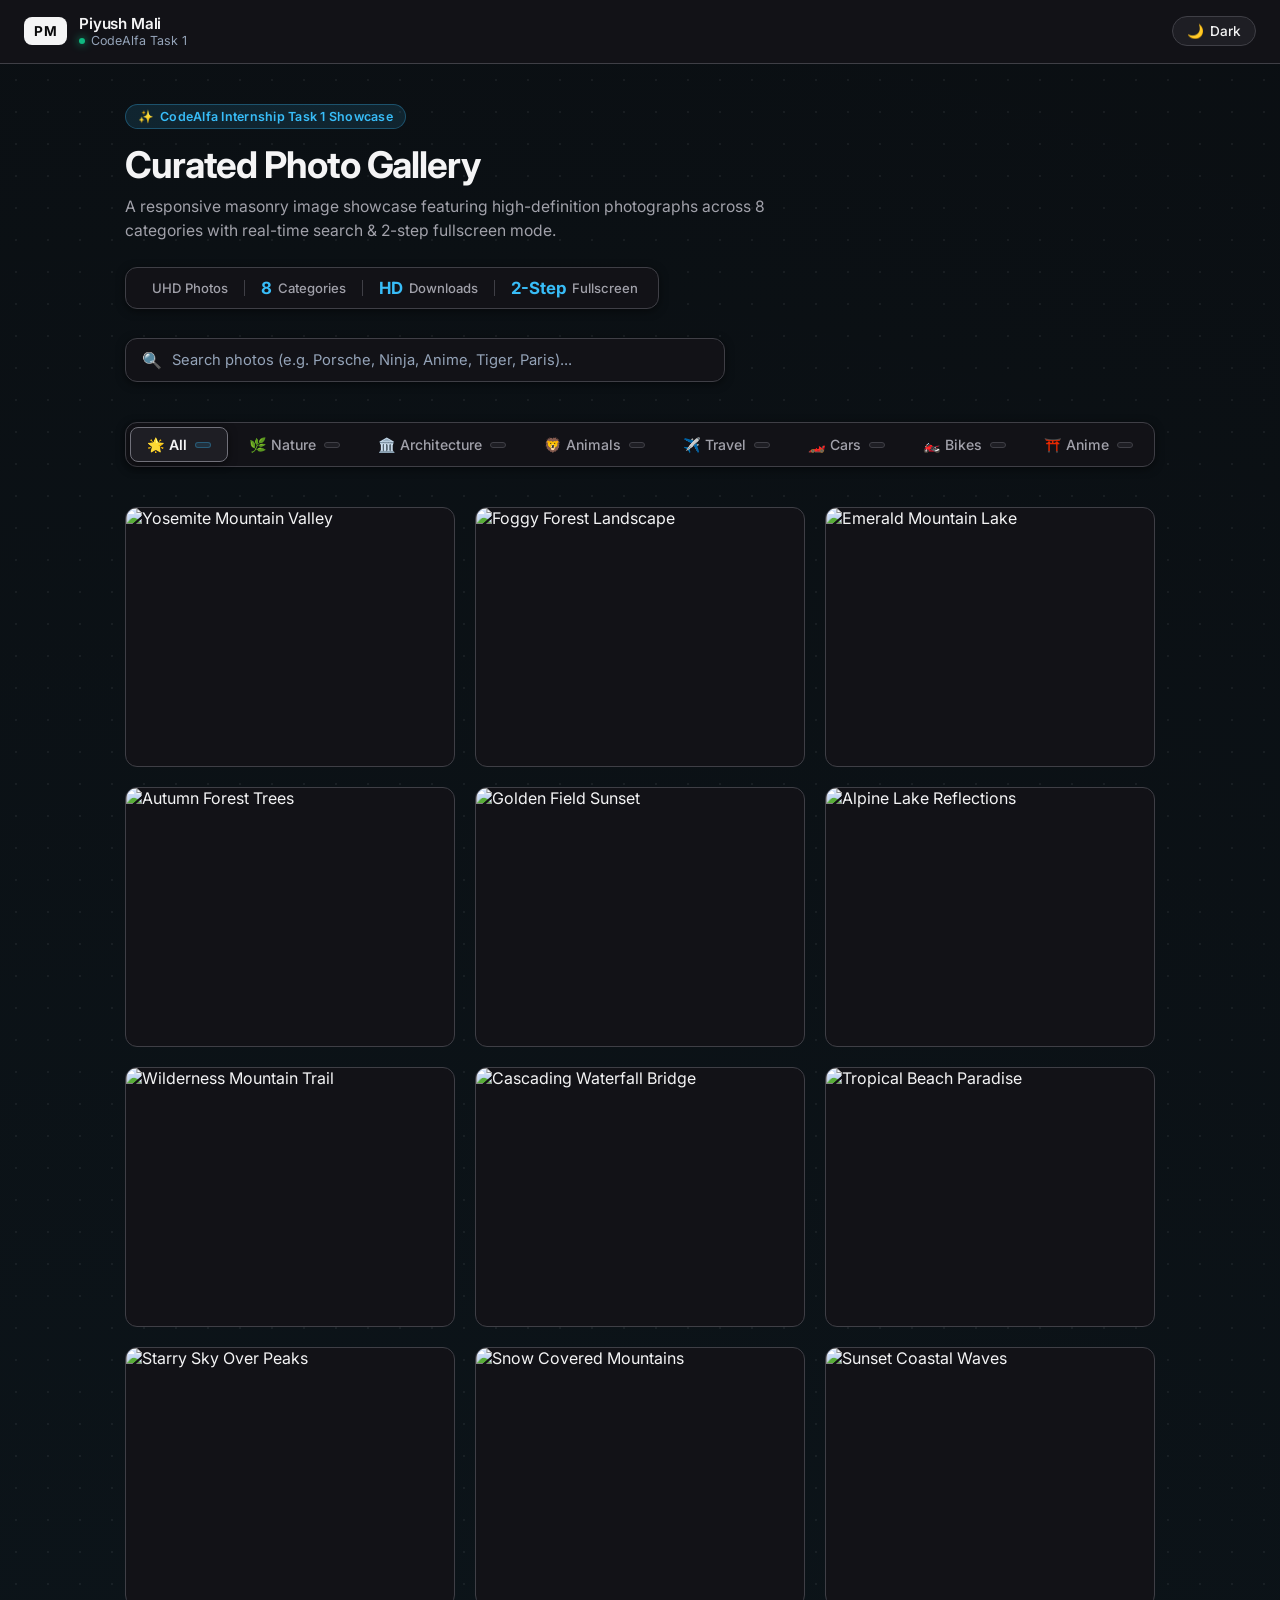
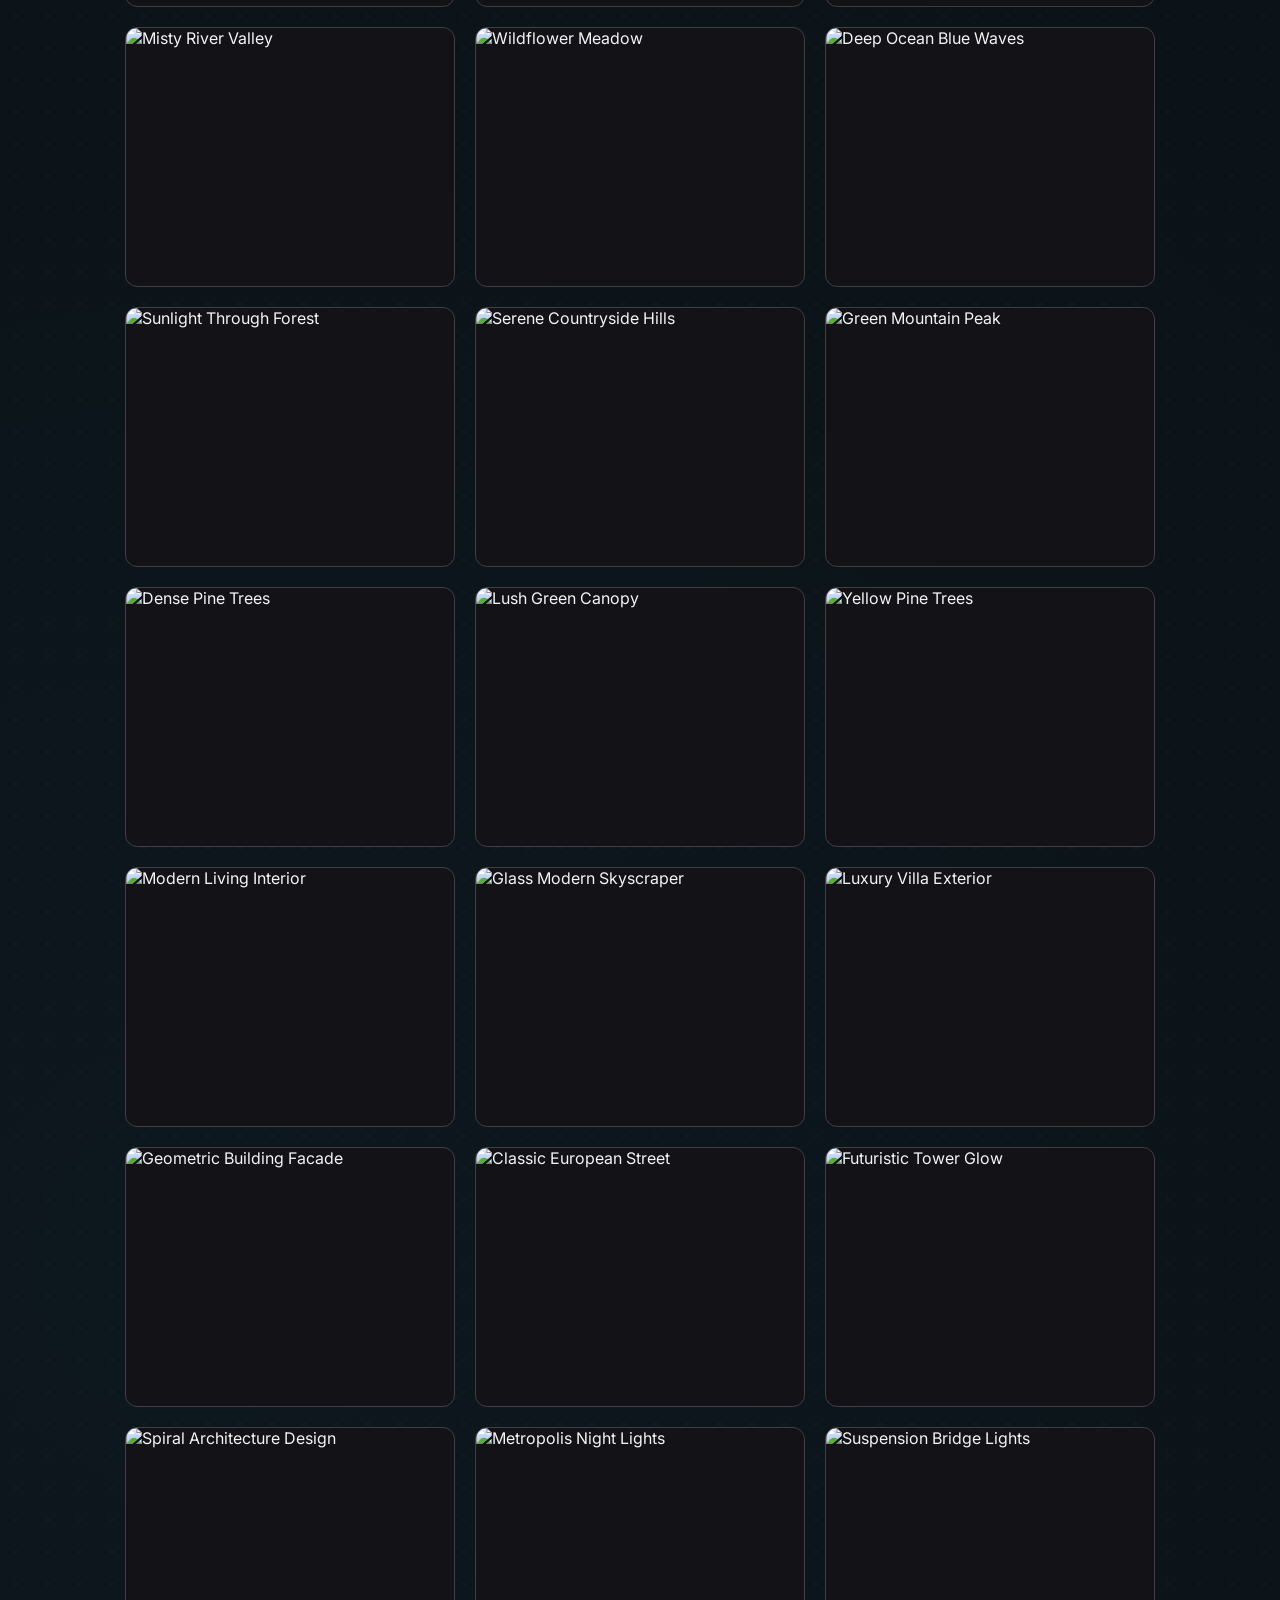
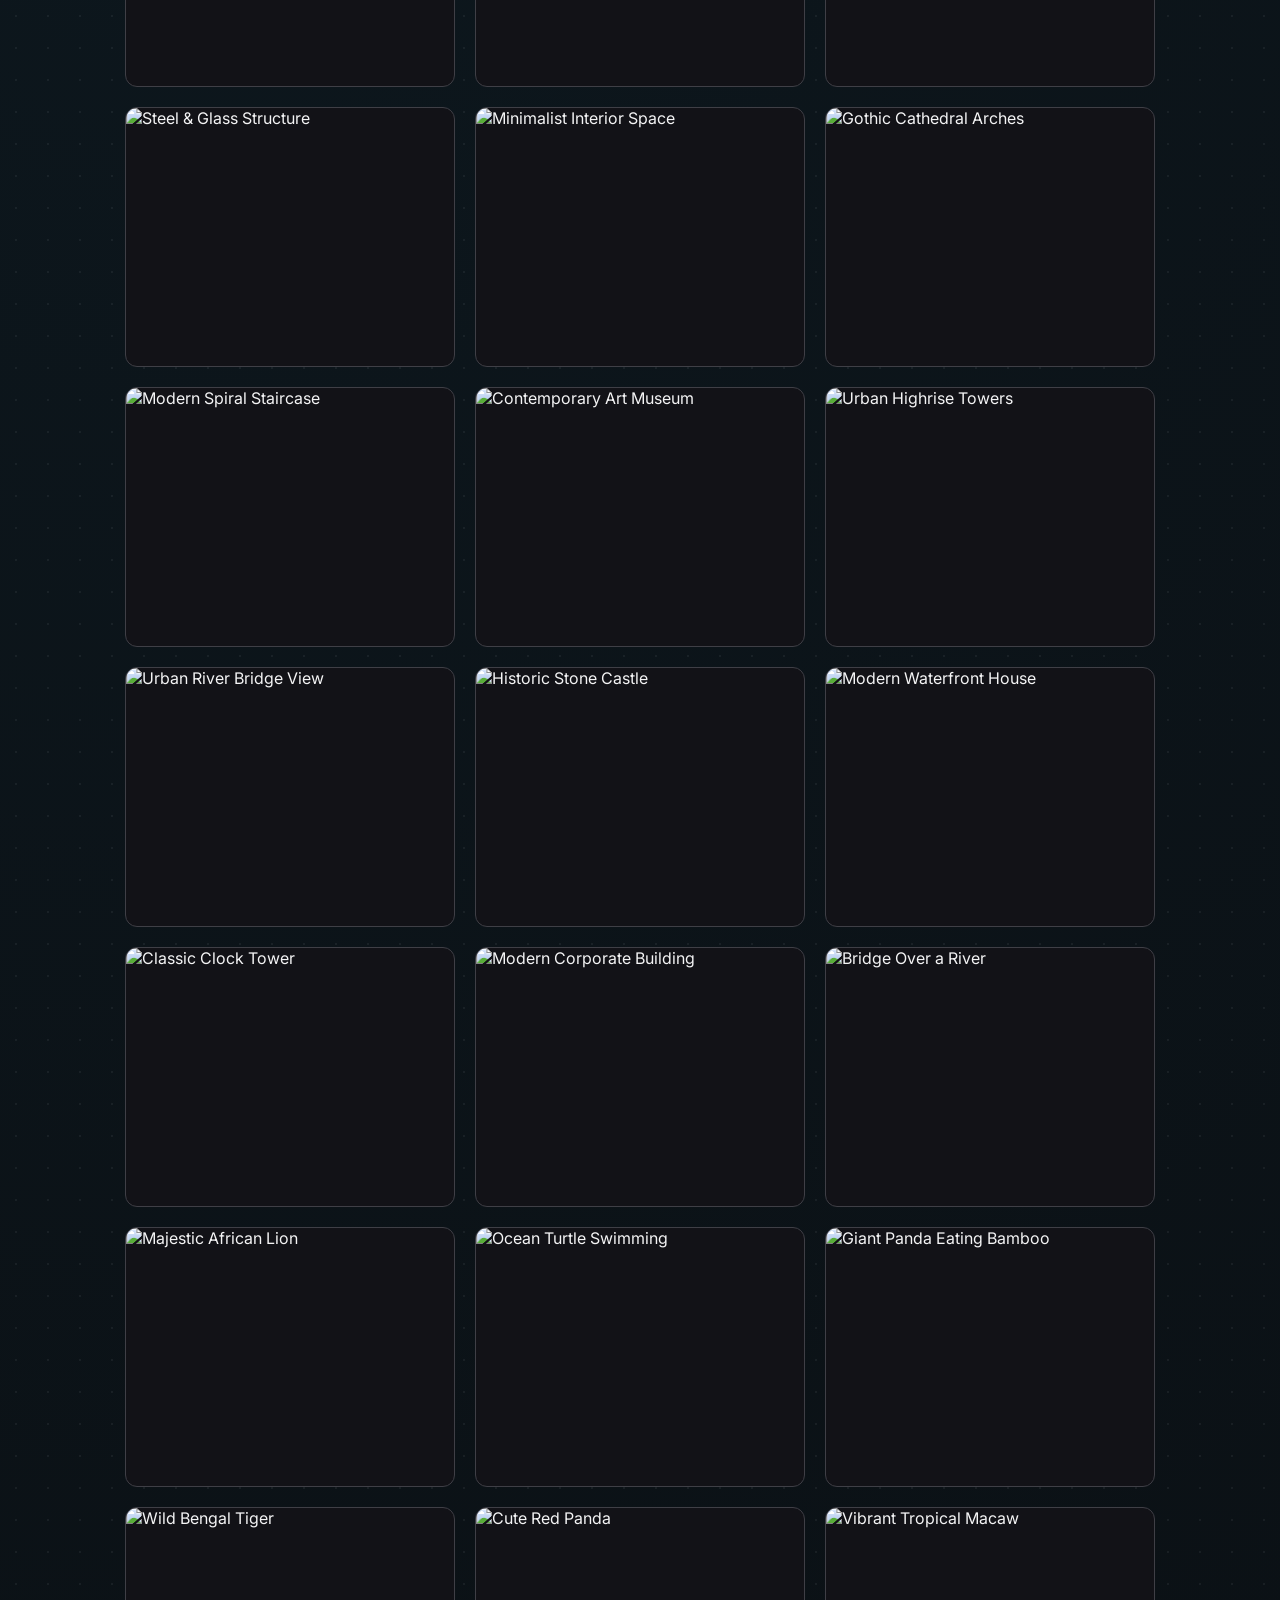
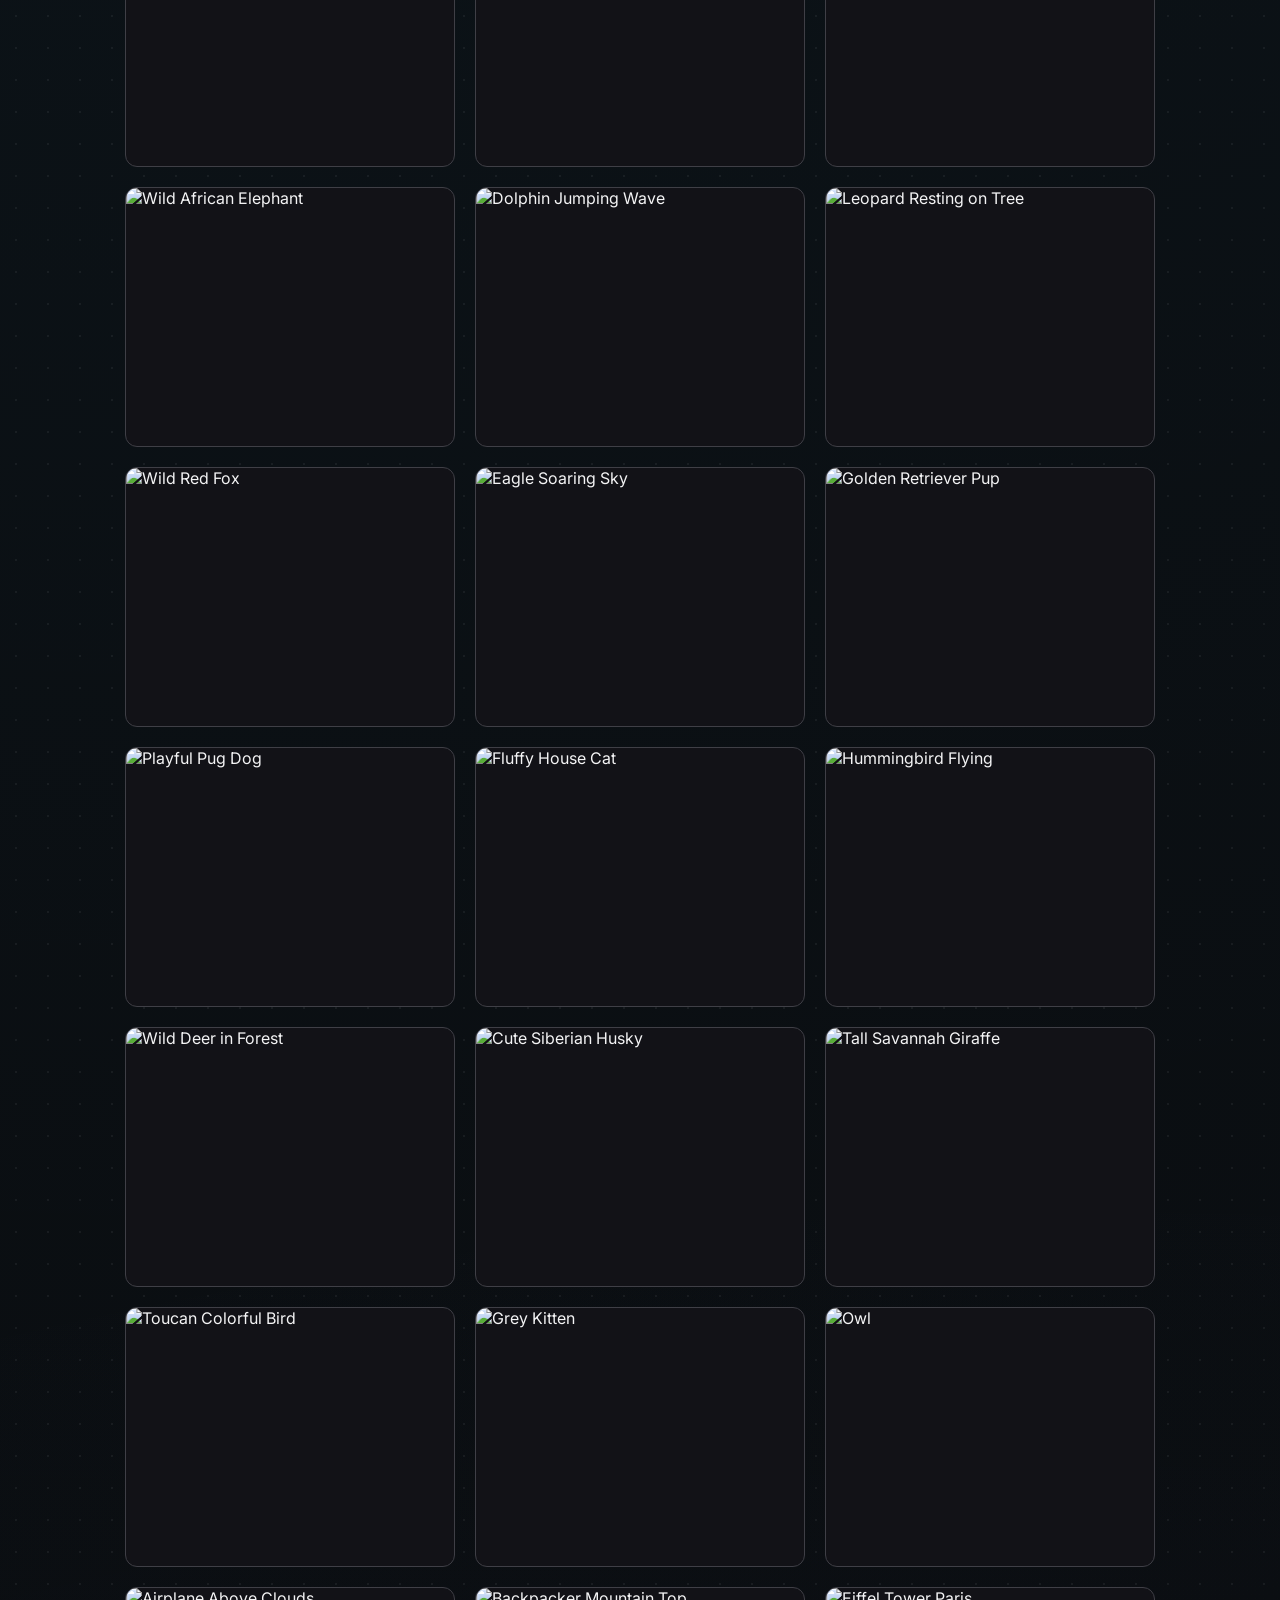
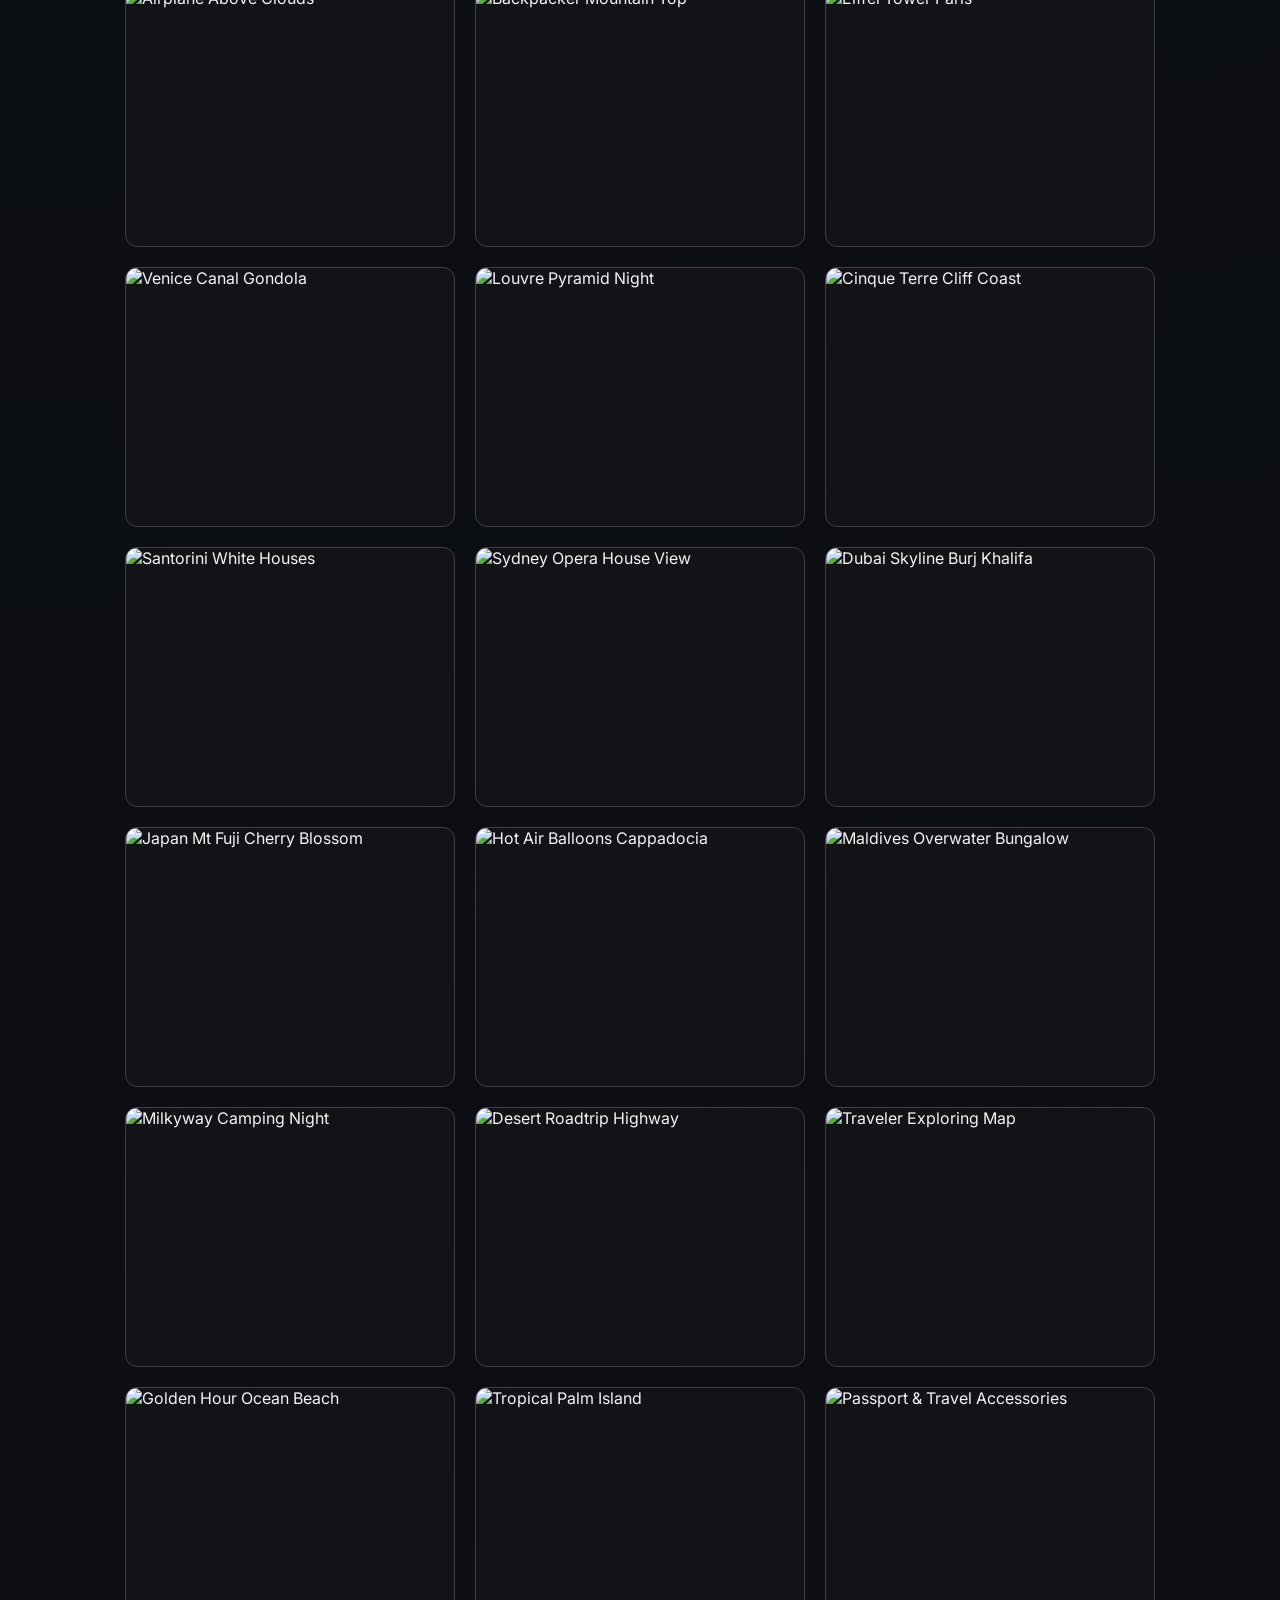
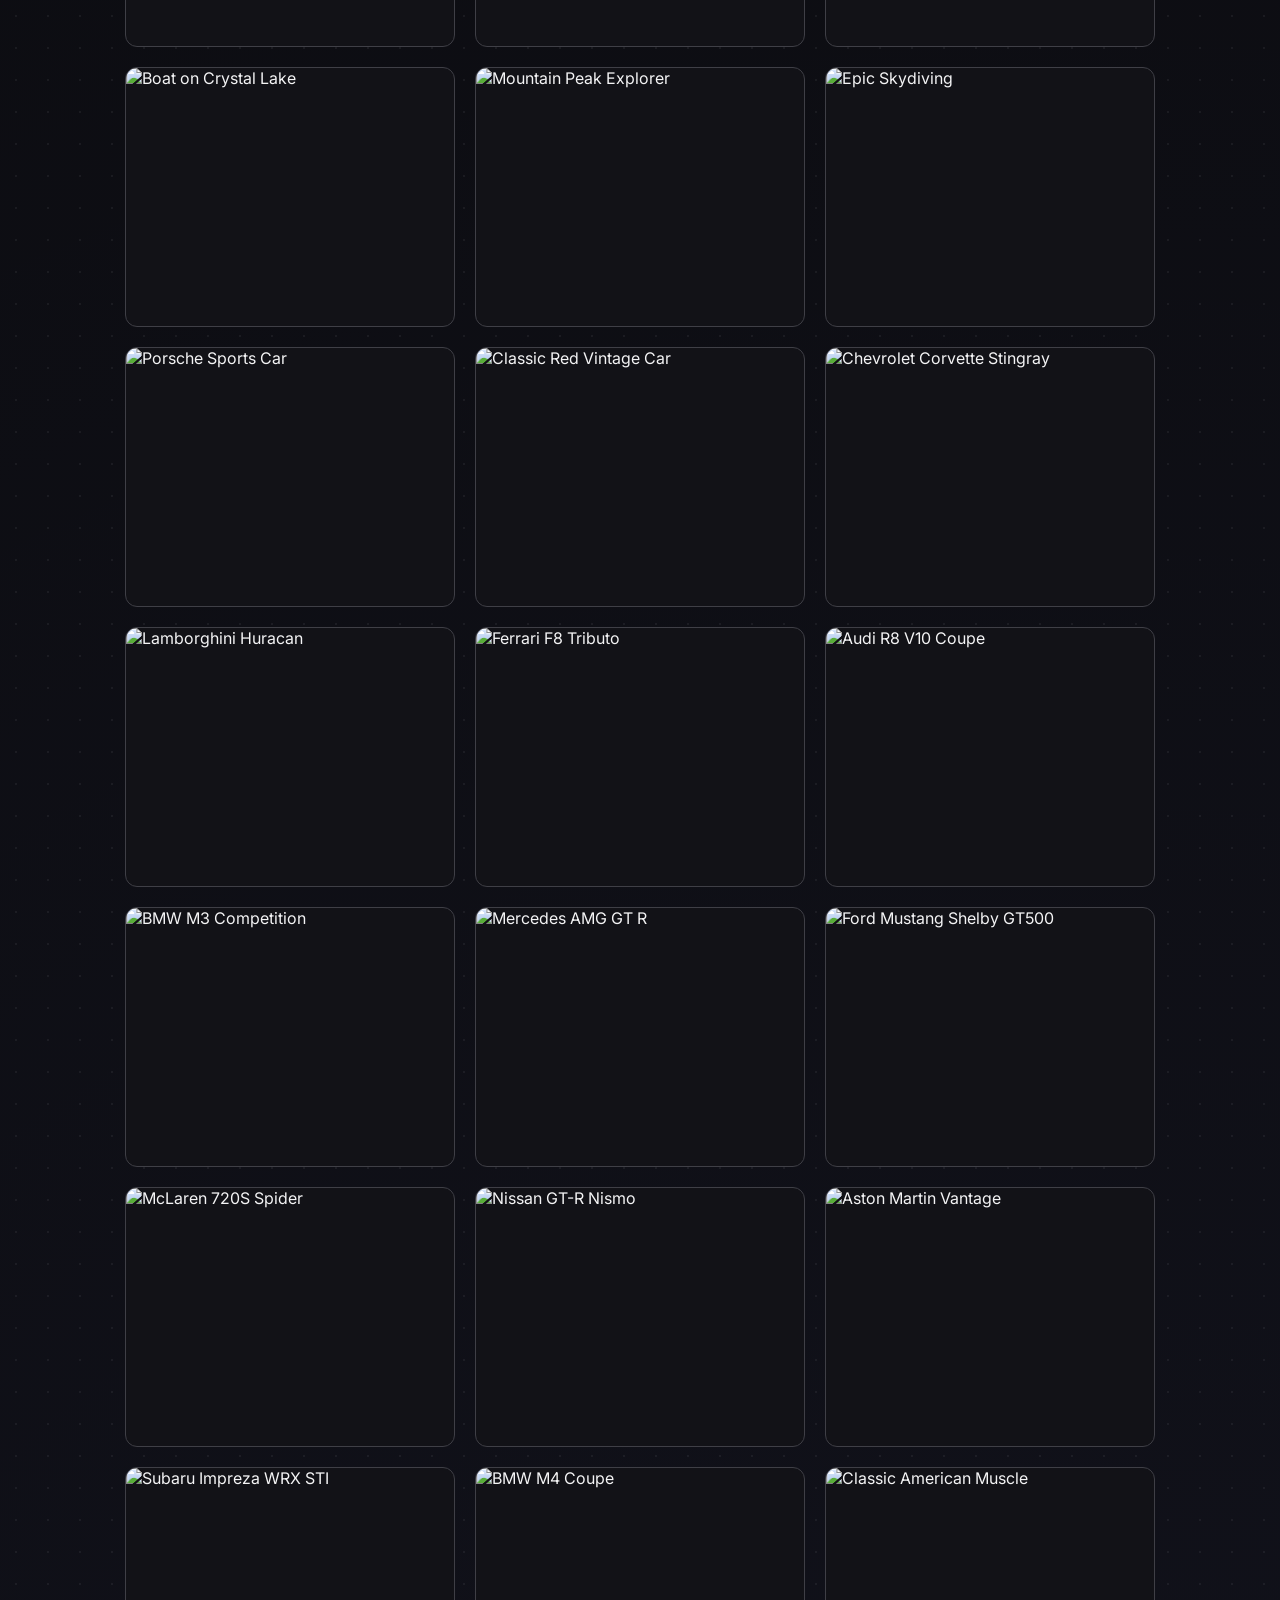
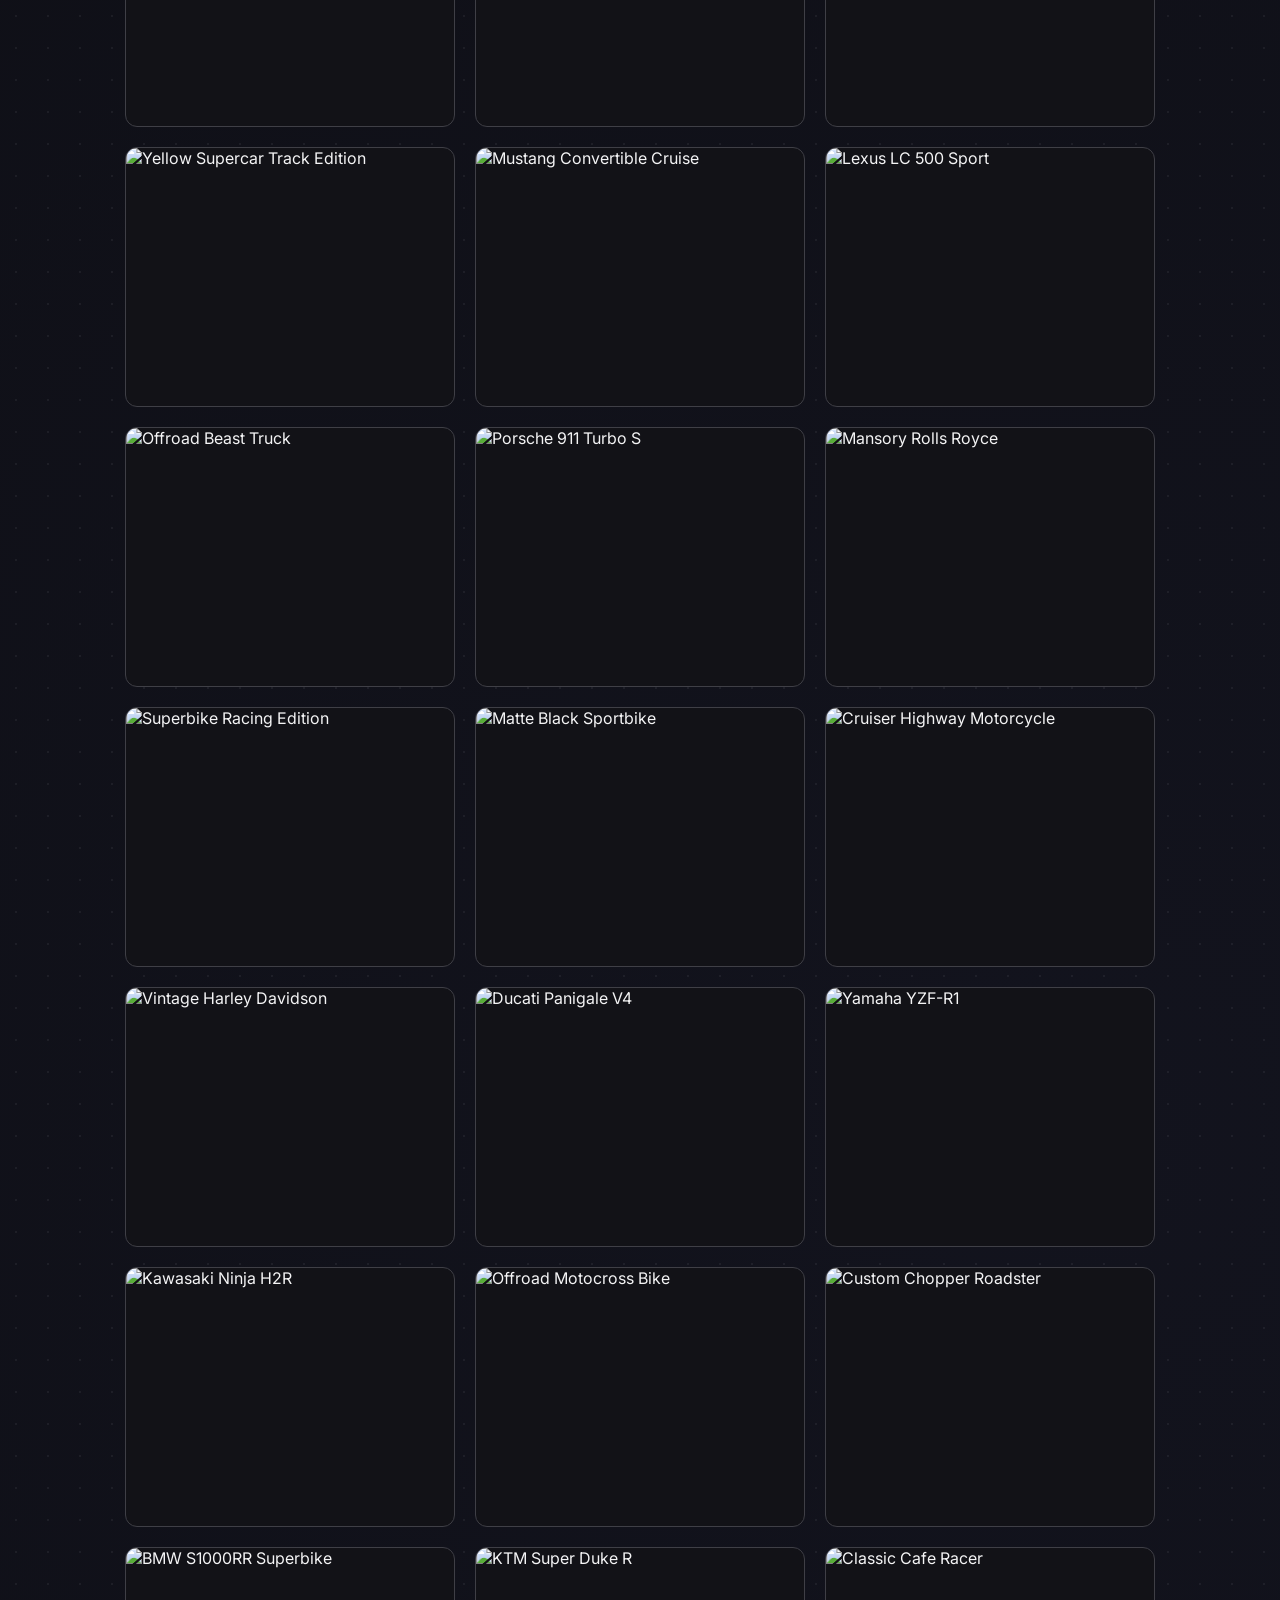
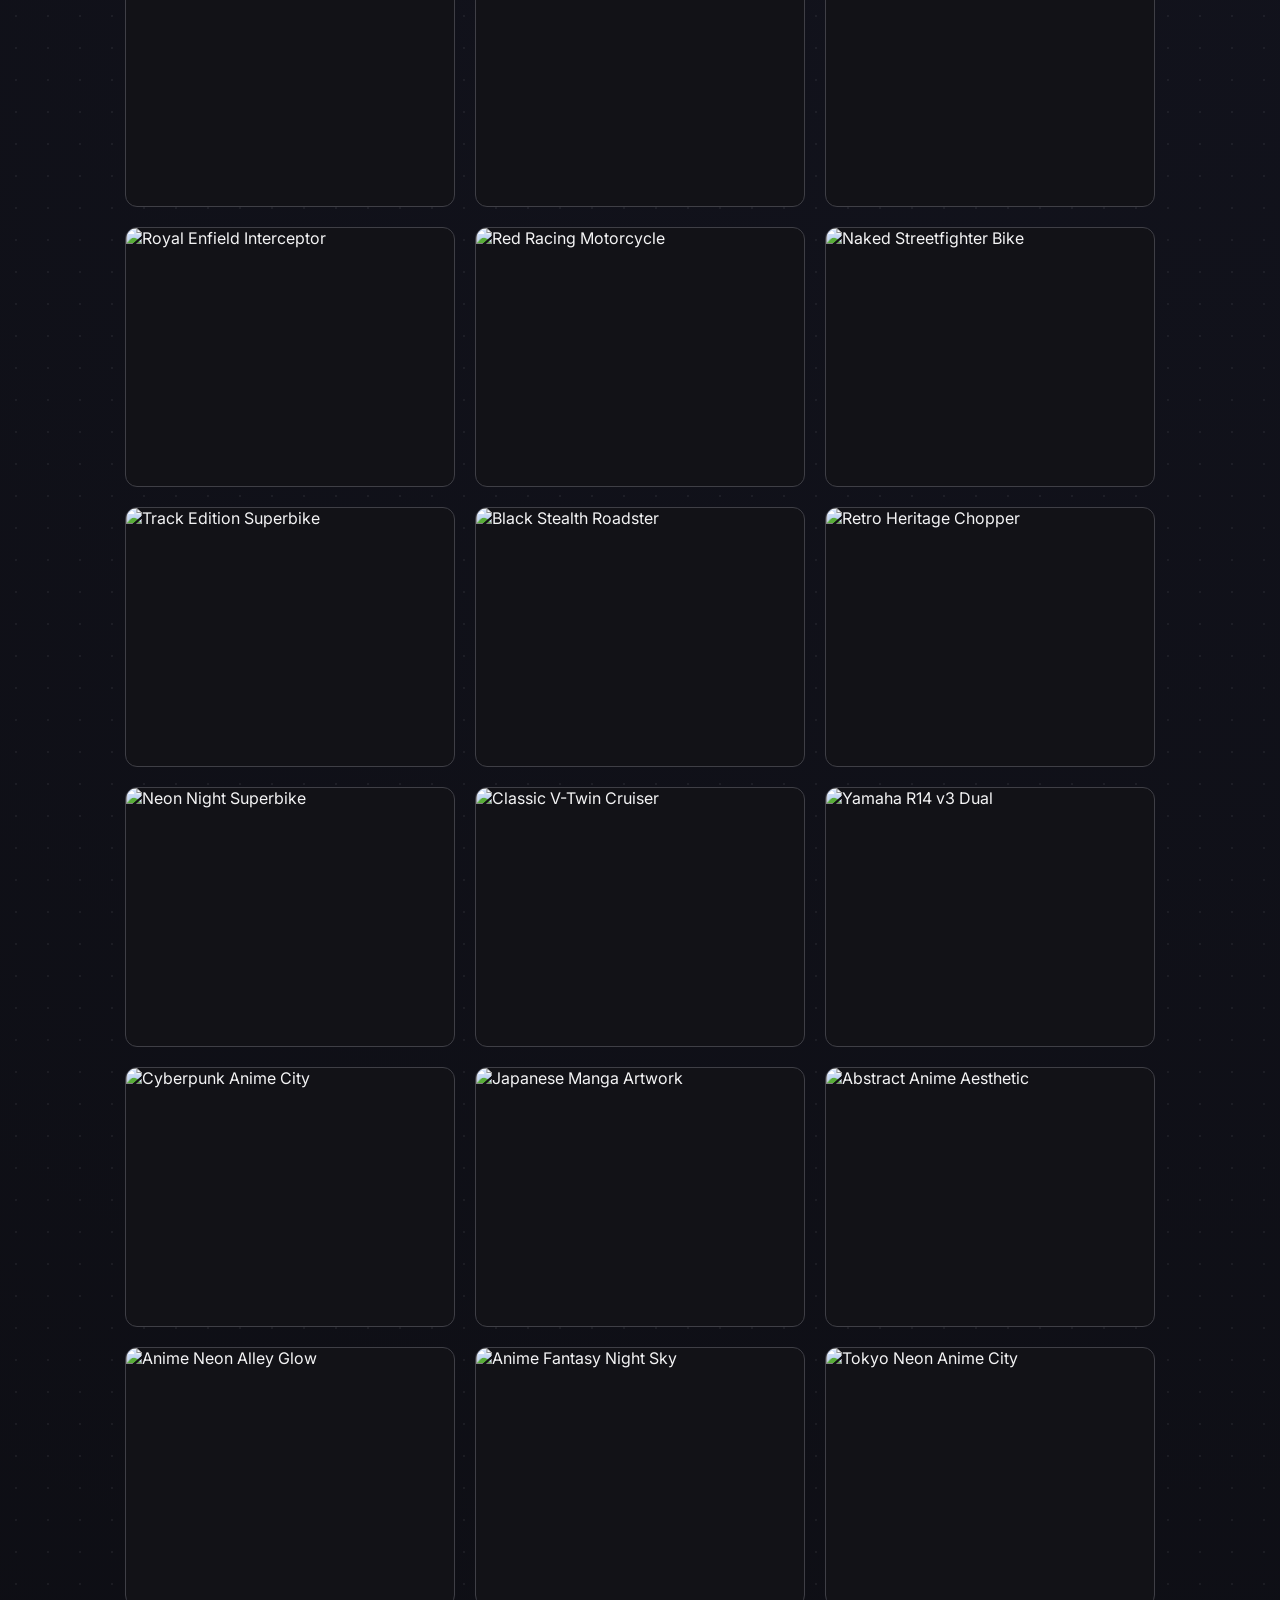
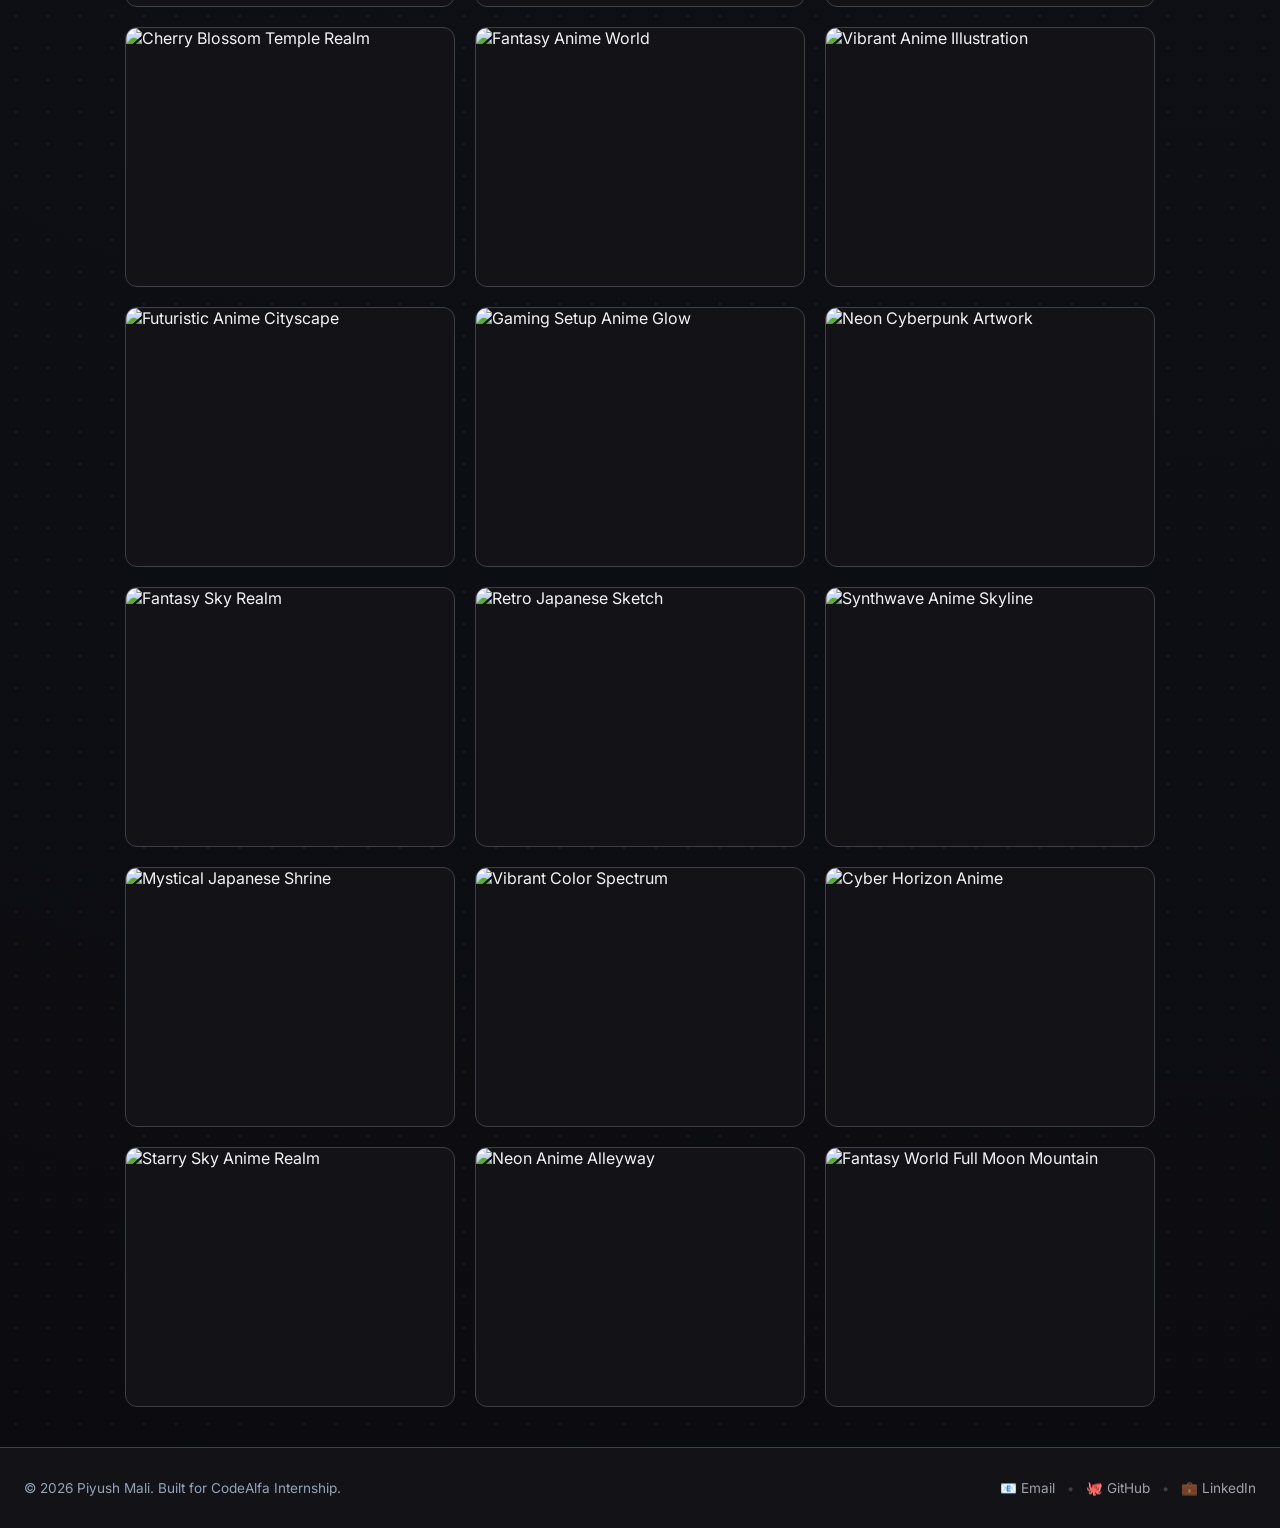
==== index.html @ c7f62473 "Add files via upload" ====
<!DOCTYPE html>
<html lang="en">
<head>
    <meta charset="UTF-8">
    <meta name="viewport" content="width=device-width, initial-scale=1.0">
    <title>Gallery — Piyush Mali</title>
    <!-- Google Fonts: Inter font -->
    <link href="https://fonts.googleapis.com/css2?family=Inter:wght@300;400;500;600;700&display=swap" rel="stylesheet">
    <!-- Version query parameter updated to force browser to reload latest CSS -->
    <link rel="stylesheet" href="style.css?v=5.0">
</head>
<body class="dark-theme">

    <!-- Top Navigation Bar -->
    <nav class="navbar">
        <div class="nav-container">
            <div class="brand">
                <span class="logo-box">PM</span>
                <div class="brand-text">
                    <span class="brand-title">Piyush Mali</span>
                    <span class="brand-subtitle"><span class="status-dot"></span> CodeAlfa Task 1</span>
                </div>
            </div>
            
            <div class="nav-actions">
                <!-- Theme Switcher Button -->
                <button id="themeToggle" class="theme-toggle-btn" aria-label="Toggle Theme">
                    <span id="themeIcon">🌙</span>
                    <span id="themeText">Dark</span>
                </button>
            </div>
        </div>
    </nav>

    <!-- Main Container -->
    <main class="main-container">
        <!-- Hero Header -->
        <header class="hero-header">
            <div class="hero-top-badge">
                <span class="badge-sparkle">✨</span> CodeAlfa Internship Task 1 Showcase
            </div>
            
            <h1 class="page-title">Curated Photo Gallery</h1>
            <p class="page-desc">A responsive masonry image showcase featuring high-definition photographs across 8 categories with real-time search & 2-step fullscreen mode.</p>

            <!-- Header Quick Stats Metrics Section -->
            <div class="stats-row">
                <div class="stat-item">
                    <span class="stat-number"></span>
                    <span class="stat-text">UHD Photos</span>
                </div>
                <div class="stat-divider"></div>
                <div class="stat-item">
                    <span class="stat-number">8</span>
                    <span class="stat-text">Categories</span>
                </div>
                <div class="stat-divider"></div>
                <div class="stat-item">
                    <span class="stat-number">HD</span>
                    <span class="stat-text">Downloads</span>
                </div>
                <div class="stat-divider"></div>
                <div class="stat-item">
                    <span class="stat-number">2-Step</span>
                    <span class="stat-text">Fullscreen</span>
                </div>
            </div>

            <!-- Real-time Search Bar Box -->
            <div class="search-box-wrapper">
                <div class="search-input-box">
                    <span class="search-icon">🔍</span>
                    <input type="text" id="searchInput" placeholder="Search photos (e.g. Porsche, Ninja, Anime, Tiger, Paris)..." aria-label="Search Photos">
                </div>
            </div>
        </header>

        <!-- Segmented Filter Control (7 Categories: Nature, Architecture, Animals, Travel, Cars, Bikes, Anime) -->
        <div class="filter-wrapper">
            <div class="filter-tabs">
                <button class="tab-btn active" data-filter="all">🌟 All <span class="badge"></span></button>
                <button class="tab-btn" data-filter="nature">🌿 Nature <span class="badge"></span></button>
                <button class="tab-btn" data-filter="architecture">🏛️ Architecture <span class="badge"></span></button>
                <button class="tab-btn" data-filter="animals">🦁 Animals <span class="badge"></span></button>
                <button class="tab-btn" data-filter="travel">✈️ Travel <span class="badge"></span></button>
                <button class="tab-btn" data-filter="cars">🏎️ Cars <span class="badge"></span></button>
                <button class="tab-btn" data-filter="bikes">🏍️ Bikes <span class="badge"></span></button>
                <button class="tab-btn" data-filter="anime">⛩️ Anime <span class="badge"></span></button>
            </div>
        </div>

        <!-- Masonry Style Image Gallery Grid -->
        <div class="masonry-grid" id="galleryGrid"></div>
    </main>

    <!-- LIGHTBOX MODAL WITH DOWNLOAD, BACK & 2-STEP FULLSCREEN MODE -->
    <div class="lightbox" id="lightbox">
        <!-- Top Toolbar with Back Button, Fullscreen Exit & Download Action -->
        <div class="lightbox-toolbar">
            <button class="back-btn" id="backBtn">
                <span>&#8592;</span> Back to Gallery
            </button>
            
            <div class="toolbar-actions">
                <button id="fullscreenExitBtn" class="fullscreen-exit-btn" style="display: none;">
                    <span>❌</span> Exit Fullscreen
                </button>
                <button id="downloadBtn" class="download-btn">
                    <span>⬇</span> Download HD
                </button>
                <span class="close-btn" id="closeBtn">&times;</span>
            </div>
        </div>

        <!-- Navigation Arrows -->
        <button class="nav-btn prev-btn" id="prevBtn" aria-label="Previous Image">&#10094;</button>
        <button class="nav-btn next-btn" id="nextBtn" aria-label="Next Image">&#10095;</button>

        <div class="lightbox-dialog" id="lightboxDialog">
            <div class="lightbox-media" id="lightboxMedia">
                <img id="lightboxImg" src="" alt="Gallery Preview" title="Click again to enter Fullscreen Mode">
                <div class="fullscreen-hint">🔍 Click image to enter Fullscreen mode</div>
            </div>
            <div class="lightbox-info">
                <span class="lightbox-category" id="lightboxCategory">NATURE</span>
                <h3 class="lightbox-title" id="lightboxCaption">Image Title</h3>
            </div>
        </div>
    </div>

    <!-- Minimalist Footer with Email, GitHub, and LinkedIn -->
    <footer class="site-footer">
        <div class="footer-container">
            <p class="copyright">&copy; 2026 Piyush Mali. Built for CodeAlfa Internship.</p>
            <div class="social-links">
                <a href="mailto:piyushmali00001@gmail.com" class="footer-link">📧 Email</a>
                <span class="divider">•</span>
                <a href="https://github.com/PIYUSH-MALI07" target="_blank" rel="noopener" class="footer-link">🐙 GitHub</a>
                <span class="divider">•</span>
                <a href="https://linkedin.com/in/piyush-mali-276378396" target="_blank" rel="noopener" class="footer-link">💼 LinkedIn</a>
            </div>
        </div>
    </footer>

    <!-- Version query parameter updated to force browser to reload latest script -->
    <script src="script.js?v=5.0"></script>
</body>
</html>
---- style.css ----
/* ===================================================
   HUMAN-CRAFTED BESPOKE UI DESIGN FOR GALLERY
   =================================================== */

/* Theme Variables setup (High Contrast Border for Dark Mode) */
:root {
    --bg-main: #09090b;
    --bg-surface: #121217;
    --bg-elevated: #1e1e24;
    --border-color: #3f3f46;
    --border-hover: #71717a;
    --text-primary: #f4f4f5;
    --text-secondary: #a1a1aa;
    --text-muted: #94a3b8;
    --accent-color: #38bdf8;
    --accent-bg: rgba(56, 189, 248, 0.12);
    --ambient-glow-1: rgba(56, 189, 248, 0.08);
    --ambient-glow-2: rgba(129, 140, 248, 0.08);
    --grid-dot-color: rgba(255, 255, 255, 0.06);
    --shadow-sm: 0 2px 8px rgba(0, 0, 0, 0.5);
    --shadow-lg: 0 20px 40px rgba(0, 0, 0, 0.7);
    --radius-sm: 8px;
    --radius-md: 12px;
    --radius-lg: 18px;
}

/* Light Mode Overrides */
body.light-theme {
    --bg-main: #f8fafc;
    --bg-surface: #ffffff;
    --bg-elevated: #f1f5f9;
    --border-color: #cbd5e1;
    --border-hover: #94a3b8;
    --text-primary: #0f172a;
    --text-secondary: #475569;
    --text-muted: #64748b;
    --accent-color: #0284c7;
    --accent-bg: rgba(2, 132, 199, 0.08);
    --ambient-glow-1: rgba(56, 189, 248, 0.07);
    --ambient-glow-2: rgba(99, 102, 241, 0.06);
    --grid-dot-color: rgba(15, 23, 42, 0.04);
    --shadow-sm: 0 2px 8px rgba(0, 0, 0, 0.05);
    --shadow-lg: 0 20px 40px rgba(0, 0, 0, 0.12);
}

/* Base Styles */
* {
    margin: 0;
    padding: 0;
    box-sizing: border-box;
    font-family: 'Inter', -apple-system, BlinkMacSystemFont, sans-serif;
}

/* Body with Radial Ambient Glow & Canvas Grid */
body {
    background-color: var(--bg-main);
    background-image: 
        radial-gradient(circle at 15% 20%, var(--ambient-glow-1) 0%, transparent 45%),
        radial-gradient(circle at 85% 75%, var(--ambient-glow-2) 0%, transparent 45%),
        radial-gradient(var(--grid-dot-color) 1px, transparent 1px);
    background-size: 100% 100%, 100% 100%, 32px 32px;
    background-position: 0 0, 0 0, 0 0;
    color: var(--text-primary);
    min-height: 100vh;
    display: flex;
    flex-direction: column;
    transition: background 0.4s ease, color 0.3s ease;
    animation: backgroundAmbientShift 16s ease-in-out infinite alternate;
    -webkit-font-smoothing: antialiased;
}

@keyframes backgroundAmbientShift {
    0% { background-position: 0% 0%, 0% 0%, 0 0; }
    100% { background-position: 6% 12%, -6% -12%, 0 0; }
}

/* Top Navbar Styling with Sharp Border Line */
.navbar {
    border-bottom: 1.5px solid var(--border-color);
    background-color: var(--bg-surface);
    position: sticky;
    top: 0;
    z-index: 100;
    backdrop-filter: blur(14px);
    transition: all 0.3s ease;
}

.nav-container {
    max-width: 1280px;
    margin: 0 auto;
    padding: 0.9rem 1.5rem;
    display: flex;
    justify-content: space-between;
    align-items: center;
}

.brand {
    display: flex;
    align-items: center;
    gap: 12px;
}

.logo-box {
    background: var(--text-primary);
    color: var(--bg-main);
    font-weight: 700;
    font-size: 0.85rem;
    padding: 6px 10px;
    border-radius: var(--radius-sm);
    letter-spacing: 0.5px;
    transition: transform 0.2s ease;
}

.logo-box:hover {
    transform: scale(1.05);
}

.brand-text {
    display: flex;
    flex-direction: column;
}

.brand-title {
    font-weight: 600;
    font-size: 0.95rem;
    letter-spacing: -0.01em;
}

.brand-subtitle {
    font-size: 0.78rem;
    color: var(--text-muted);
    display: flex;
    align-items: center;
    gap: 6px;
}

.status-dot {
    width: 6px;
    height: 6px;
    background-color: #10b981;
    border-radius: 50%;
    display: inline-block;
    box-shadow: 0 0 8px #10b981;
    animation: pulseGlow 2s infinite ease-in-out;
}

@keyframes pulseGlow {
    0%, 100% { transform: scale(1); opacity: 1; }
    50% { transform: scale(1.4); opacity: 0.7; }
}

/* Theme Toggle Button */
.theme-toggle-btn {
    background: var(--bg-elevated);
    color: var(--text-primary);
    border: 1.5px solid var(--border-color);
    padding: 6px 14px;
    border-radius: 20px;
    cursor: pointer;
    font-size: 0.85rem;
    font-weight: 500;
    display: flex;
    align-items: center;
    gap: 6px;
    transition: all 0.2s ease;
}

.theme-toggle-btn:hover {
    border-color: var(--accent-color);
    transform: translateY(-1px);
}

.theme-toggle-btn:active {
    transform: scale(0.96);
}

/* Main Container Layout */
.main-container {
    max-width: 1280px;
    margin: 0 auto;
    padding: 2.5rem 1.5rem;
    flex: 1;
}

/* Hero Header Section Styling */
.hero-header {
    margin-bottom: 2.5rem;
    animation: headerFadeIn 0.6s cubic-bezier(0.16, 1, 0.3, 1) forwards;
}

@keyframes headerFadeIn {
    from { opacity: 0; transform: translateY(-10px); }
    to { opacity: 1; transform: translateY(0); }
}

.hero-top-badge {
    display: inline-flex;
    align-items: center;
    gap: 6px;
    background: var(--accent-bg);
    color: var(--accent-color);
    border: 1px solid rgba(56, 189, 248, 0.3);
    padding: 4px 12px;
    border-radius: 20px;
    font-size: 0.78rem;
    font-weight: 600;
    margin-bottom: 0.8rem;
    letter-spacing: 0.02em;
}

.page-title {
    font-size: 2.3rem;
    font-weight: 700;
    letter-spacing: -0.03em;
    color: var(--text-primary);
    margin-bottom: 0.5rem;
}

.page-desc {
    color: var(--text-secondary);
    font-size: 0.98rem;
    max-width: 650px;
    line-height: 1.55;
    margin-bottom: 1.5rem;
}

/* Stats Metrics Bar */
.stats-row {
    display: inline-flex;
    align-items: center;
    background: var(--bg-surface);
    border: 1.5px solid var(--border-color);
    padding: 10px 20px;
    border-radius: var(--radius-md);
    gap: 16px;
    margin-bottom: 1.8rem;
    box-shadow: var(--shadow-sm);
    flex-wrap: wrap;
}

.stat-item {
    display: flex;
    align-items: center;
    gap: 6px;
}

.stat-number {
    font-weight: 700;
    font-size: 1.05rem;
    color: var(--accent-color);
}

.stat-text {
    font-size: 0.82rem;
    color: var(--text-secondary);
    font-weight: 500;
}

.stat-divider {
    width: 1px;
    height: 16px;
    background-color: var(--border-color);
}

/* Real-time Search Box */
.search-box-wrapper {
    max-width: 600px;
}

.search-input-box {
    position: relative;
    display: flex;
    align-items: center;
    background: var(--bg-surface);
    border: 1.5px solid var(--border-color);
    border-radius: var(--radius-md);
    padding: 0 16px;
    transition: all 0.25s ease;
    box-shadow: var(--shadow-sm);
}

.search-input-box:focus-within {
    border-color: var(--accent-color);
    box-shadow: 0 0 16px rgba(56, 189, 248, 0.25);
}

.search-icon {
    font-size: 1rem;
    color: var(--text-muted);
    margin-right: 10px;
}

#searchInput {
    width: 100%;
    padding: 12px 0;
    background: transparent;
    border: none;
    outline: none;
    color: var(--text-primary);
    font-size: 0.92rem;
    font-weight: 400;
}

#searchInput::placeholder {
    color: var(--text-muted);
}

/* Segmented Tab Filter Bar */
.filter-wrapper {
    margin-bottom: 2.5rem;
}

.filter-tabs {
    display: inline-flex;
    background: var(--bg-surface);
    border: 1.5px solid var(--border-color);
    padding: 4px;
    border-radius: var(--radius-md);
    gap: 4px;
    flex-wrap: wrap;
    box-shadow: var(--shadow-sm);
}

.tab-btn {
    background: transparent;
    color: var(--text-secondary);
    border: 1px solid transparent;
    padding: 8px 16px;
    border-radius: var(--radius-sm);
    font-size: 0.88rem;
    font-weight: 500;
    cursor: pointer;
    display: flex;
    align-items: center;
    gap: 8px;
    transition: all 0.25s cubic-bezier(0.16, 1, 0.3, 1);
}

.tab-btn .badge {
    background: var(--bg-elevated);
    color: var(--text-muted);
    font-size: 0.75rem;
    padding: 2px 7px;
    border-radius: 10px;
    border: 1px solid var(--border-color);
    transition: all 0.25s ease;
}

.tab-btn:hover {
    color: var(--text-primary);
    border-color: var(--border-hover);
}

.tab-btn:active {
    transform: scale(0.97);
}

.tab-btn.active {
    background: var(--bg-elevated);
    color: var(--text-primary);
    font-weight: 600;
    border-color: var(--border-hover);
    box-shadow: var(--shadow-sm);
}

.tab-btn.active .badge {
    background: var(--accent-bg);
    color: var(--accent-color);
    border-color: rgba(56, 189, 248, 0.3);
}

/* FIXED & BALANCED PERFECT GRID (ZERO EMPTY GAPS) */
.masonry-grid {
    display: grid;
    grid-template-columns: repeat(auto-fill, minmax(260px, 1fr));
    grid-auto-flow: dense;
    gap: 1.25rem;
}

@keyframes cardFadeInUp {
    from { opacity: 0; transform: translateY(24px) scale(0.96); }
    to { opacity: 1; transform: translateY(0) scale(1); }
}

.gallery-card {
    position: relative;
    height: 260px;
    border-radius: var(--radius-md);
    overflow: hidden;
    background-color: var(--bg-surface);
    border: 1.5px solid var(--border-color);
    cursor: pointer;
    transition: transform 0.4s cubic-bezier(0.16, 1, 0.3, 1), 
                border-color 0.3s ease, 
                box-shadow 0.4s ease;
}

.gallery-card::after {
    content: '';
    position: absolute;
    top: -50%;
    left: -50%;
    width: 200%;
    height: 200%;
    background: linear-gradient(
        to right,
        rgba(255, 255, 255, 0) 0%,
        rgba(255, 255, 255, 0.08) 50%,
        rgba(255, 255, 255, 0) 100%
    );
    transform: rotate(25deg) translateX(-100%);
    pointer-events: none;
    transition: transform 0.8s ease;
}

.gallery-card:hover::after {
    transform: rotate(25deg) translateX(100%);
}

.gallery-card img {
    width: 100%;
    height: 100%;
    object-fit: cover;
    transition: transform 0.6s cubic-bezier(0.16, 1, 0.3, 1);
}

.gallery-card:hover {
    border-color: var(--border-hover);
    transform: translateY(-5px);
    box-shadow: var(--shadow-lg);
}

.gallery-card:hover img {
    transform: scale(1.08);
}

.card-overlay {
    position: absolute;
    inset: 0;
    background: linear-gradient(to top, rgba(9, 9, 11, 0.92) 0%, rgba(9, 9, 11, 0.2) 60%, transparent 100%);
    padding: 1.25rem;
    display: flex;
    flex-direction: column;
    justify-content: flex-end;
    opacity: 0;
    transition: opacity 0.3s ease, transform 0.3s ease;
    transform: translateY(6px);
}

.gallery-card:hover .card-overlay {
    opacity: 1;
    transform: translateY(0);
}

.card-tag {
    font-size: 0.72rem;
    font-weight: 600;
    text-transform: uppercase;
    letter-spacing: 0.05em;
    color: var(--accent-color);
    margin-bottom: 4px;
}

.card-title {
    font-size: 1rem;
    font-weight: 600;
    color: #ffffff;
    line-height: 1.3;
}

/* Lightbox Modal */
.lightbox {
    position: fixed;
    inset: 0;
    background: rgba(9, 9, 11, 0.94);
    backdrop-filter: blur(16px);
    display: flex;
    flex-direction: column;
    justify-content: center;
    align-items: center;
    opacity: 0;
    pointer-events: none;
    transition: opacity 0.3s cubic-bezier(0.16, 1, 0.3, 1);
    z-index: 1000;
    padding: 1.5rem;
}

.lightbox.active {
    opacity: 1;
    pointer-events: auto;
}

.lightbox.active .lightbox-dialog {
    animation: modalScaleUp 0.35s cubic-bezier(0.16, 1, 0.3, 1) forwards;
}

@keyframes modalScaleUp {
    from { opacity: 0; transform: scale(0.93) translateY(12px); }
    to { opacity: 1; transform: scale(1) translateY(0); }
}

.lightbox-toolbar {
    position: absolute;
    top: 0;
    left: 0;
    right: 0;
    padding: 1.25rem 2rem;
    display: flex;
    justify-content: space-between;
    align-items: center;
    z-index: 1010;
}

.back-btn {
    background: var(--bg-surface);
    color: var(--text-primary);
    border: 1.5px solid var(--border-color);
    padding: 8px 18px;
    border-radius: 20px;
    font-size: 0.88rem;
    font-weight: 500;
    cursor: pointer;
    display: flex;
    align-items: center;
    gap: 8px;
    transition: all 0.25s ease;
}

.back-btn:hover {
    border-color: var(--accent-color);
    color: var(--accent-color);
    transform: translateX(-3px);
}

.toolbar-actions {
    display: flex;
    align-items: center;
    gap: 12px;
}

.fullscreen-exit-btn {
    background: #ef4444;
    color: #ffffff;
    border: none;
    padding: 8px 18px;
    border-radius: 20px;
    font-size: 0.88rem;
    font-weight: 600;
    cursor: pointer;
    display: flex;
    align-items: center;
    gap: 6px;
    transition: all 0.25s ease;
    box-shadow: 0 0 12px rgba(239, 68, 68, 0.4);
}

.fullscreen-exit-btn:hover {
    background: #dc2626;
    transform: translateY(-1px);
}

.download-btn {
    background: var(--accent-color);
    color: #ffffff;
    border: none;
    padding: 8px 20px;
    border-radius: 20px;
    font-size: 0.88rem;
    font-weight: 600;
    cursor: pointer;
    display: flex;
    align-items: center;
    gap: 6px;
    transition: all 0.25s ease;
    box-shadow: 0 0 12px rgba(56, 189, 248, 0.3);
}

.download-btn:hover {
    transform: translateY(-2px);
    box-shadow: 0 0 20px rgba(56, 189, 248, 0.5);
}

.close-btn {
    font-size: 2.2rem;
    color: var(--text-primary);
    cursor: pointer;
    line-height: 1;
    transition: transform 0.2s ease, color 0.2s ease;
}

.close-btn:hover {
    color: var(--accent-color);
    transform: rotate(90deg);
}

/* Lightbox Dialog Box - Dynamically sizing to photo without black side bars! */
.lightbox-dialog {
    max-width: 90vw;
    width: auto;
    background: var(--bg-surface);
    border: 1.5px solid var(--border-color);
    border-radius: var(--radius-lg);
    overflow: hidden;
    box-shadow: var(--shadow-lg);
    display: flex;
    flex-direction: column;
    margin-top: 2rem;
    transition: all 0.35s cubic-bezier(0.16, 1, 0.3, 1);
}

/* FULLSCREEN MODE STATE (Step 2 Click) */
.lightbox-dialog.is-fullscreen {
    position: fixed;
    inset: 0;
    max-width: 100vw;
    height: 100vh;
    margin: 0;
    border-radius: 0;
    border: none;
    z-index: 1005;
    background: #000000;
}

.lightbox-dialog.is-fullscreen .lightbox-media {
    max-height: 100vh;
    height: 100vh;
    background: #000000;
}

.lightbox-dialog.is-fullscreen .lightbox-media img {
    max-height: 100vh;
    max-width: 100vw;
    width: auto;
    height: auto;
    object-fit: contain;
    cursor: zoom-out;
}

.lightbox-dialog.is-fullscreen .lightbox-info {
    display: none;
}

/* Lightbox Media Container - Seamless theme surface background (No Pitch Black Side Bars!) */
.lightbox-media {
    position: relative;
    max-height: 68vh;
    background: var(--bg-surface); /* Matches modal theme surface seamlessly! */
    display: flex;
    justify-content: center;
    align-items: center;
    overflow: hidden;
}

.lightbox-media img {
    display: block;
    max-width: 85vw;
    max-height: 68vh;
    width: 100%;
    height: auto;
    object-fit: cover; /* Fills modal card width seamlessly from edge to edge */
    cursor: zoom-in;
    transition: transform 0.3s ease;
}

.fullscreen-hint {
    position: absolute;
    bottom: 12px;
    background: rgba(0, 0, 0, 0.7);
    color: #f4f4f5;
    border: 1px solid rgba(255, 255, 255, 0.2);
    padding: 4px 12px;
    border-radius: 12px;
    font-size: 0.76rem;
    pointer-events: none;
    opacity: 0;
    transition: opacity 0.3s ease;
}

.lightbox-media:hover .fullscreen-hint {
    opacity: 1;
}

.lightbox-info {
    padding: 1.25rem 1.5rem;
    background: var(--bg-surface);
    border-top: 1.5px solid var(--border-color);
}

.lightbox-category {
    font-size: 0.75rem;
    font-weight: 600;
    letter-spacing: 0.06em;
    color: var(--accent-color);
}

.lightbox-title {
    font-size: 1.15rem;
    font-weight: 600;
    color: var(--text-primary);
    margin-top: 2px;
}

.nav-btn {
    position: absolute;
    top: 50%;
    transform: translateY(-50%);
    background: var(--bg-surface);
    color: var(--text-primary);
    border: 1.5px solid var(--border-color);
    width: 48px;
    height: 48px;
    border-radius: 50%;
    font-size: 1.2rem;
    cursor: pointer;
    display: flex;
    align-items: center;
    justify-content: center;
    transition: all 0.25s ease;
    z-index: 1008;
}

.nav-btn:hover {
    border-color: var(--accent-color);
    color: var(--accent-color);
    transform: translateY(-50%) scale(1.1);
}

.prev-btn { left: 24px; }
.next-btn { right: 24px; }

/* Site Footer */
.site-footer {
    border-top: 1.5px solid var(--border-color);
    background-color: var(--bg-surface);
    padding: 2rem 1.5rem;
    margin-top: auto;
}

.footer-container {
    max-width: 1280px;
    margin: 0 auto;
    display: flex;
    justify-content: space-between;
    align-items: center;
    flex-wrap: wrap;
    gap: 12px;
}

.copyright {
    font-size: 0.85rem;
    color: var(--text-muted);
}

.social-links {
    display: flex;
    align-items: center;
    gap: 12px;
}

.footer-link {
    color: var(--text-secondary);
    text-decoration: none;
    font-size: 0.85rem;
    transition: color 0.2s ease, transform 0.2s ease;
}

.footer-link:hover {
    color: var(--accent-color);
    transform: translateY(-1px);
}

.divider {
    color: var(--border-color);
    font-size: 0.8rem;
}

@media (max-width: 768px) {
    .stats-row { gap: 10px; padding: 8px 14px; }
    .stat-divider { display: none; }
    .lightbox-toolbar { padding: 1rem 1.2rem; }
    .download-btn { padding: 6px 14px; font-size: 0.8rem; }
    .back-btn { padding: 6px 12px; font-size: 0.8rem; }
    .masonry-grid { grid-auto-rows: auto; grid-template-columns: repeat(auto-fill, minmax(200px, 1fr)); }
    .gallery-card { height: 220px; }
    .footer-container { flex-direction: column; text-align: center; }
}
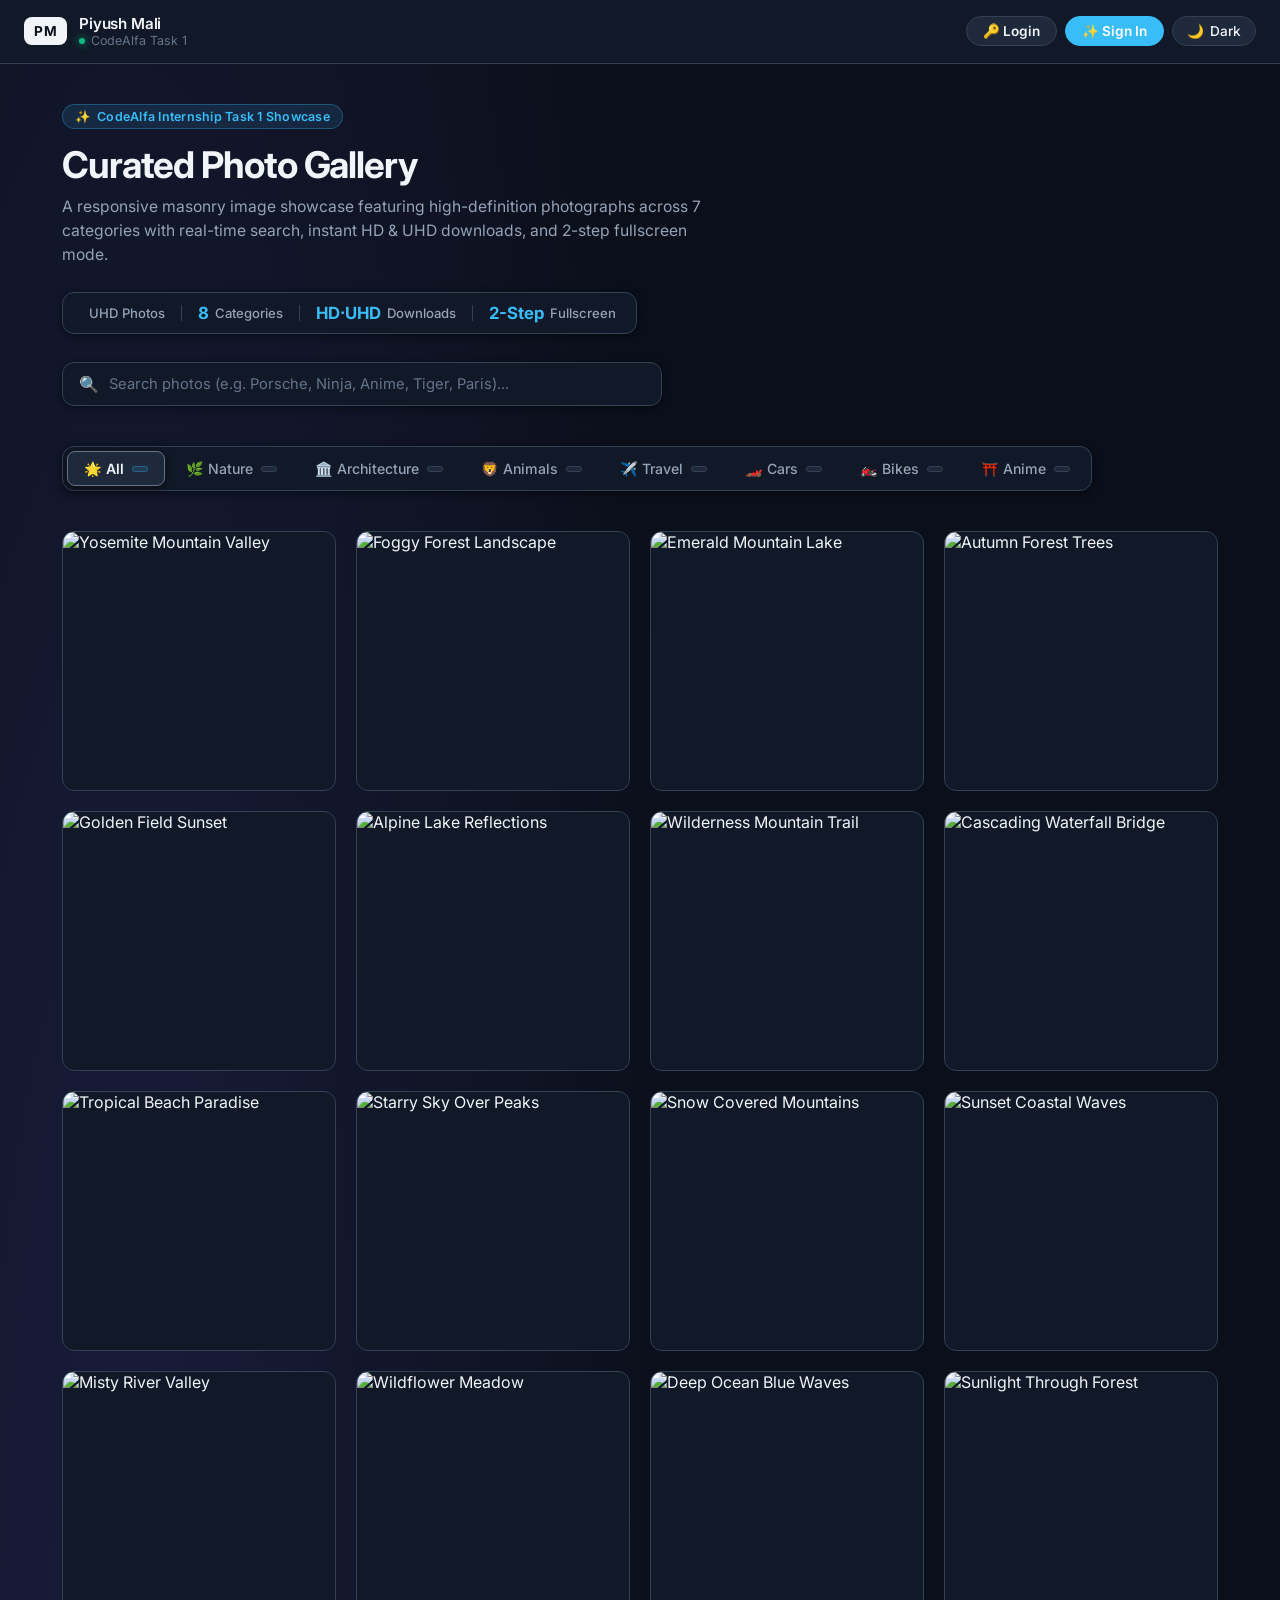
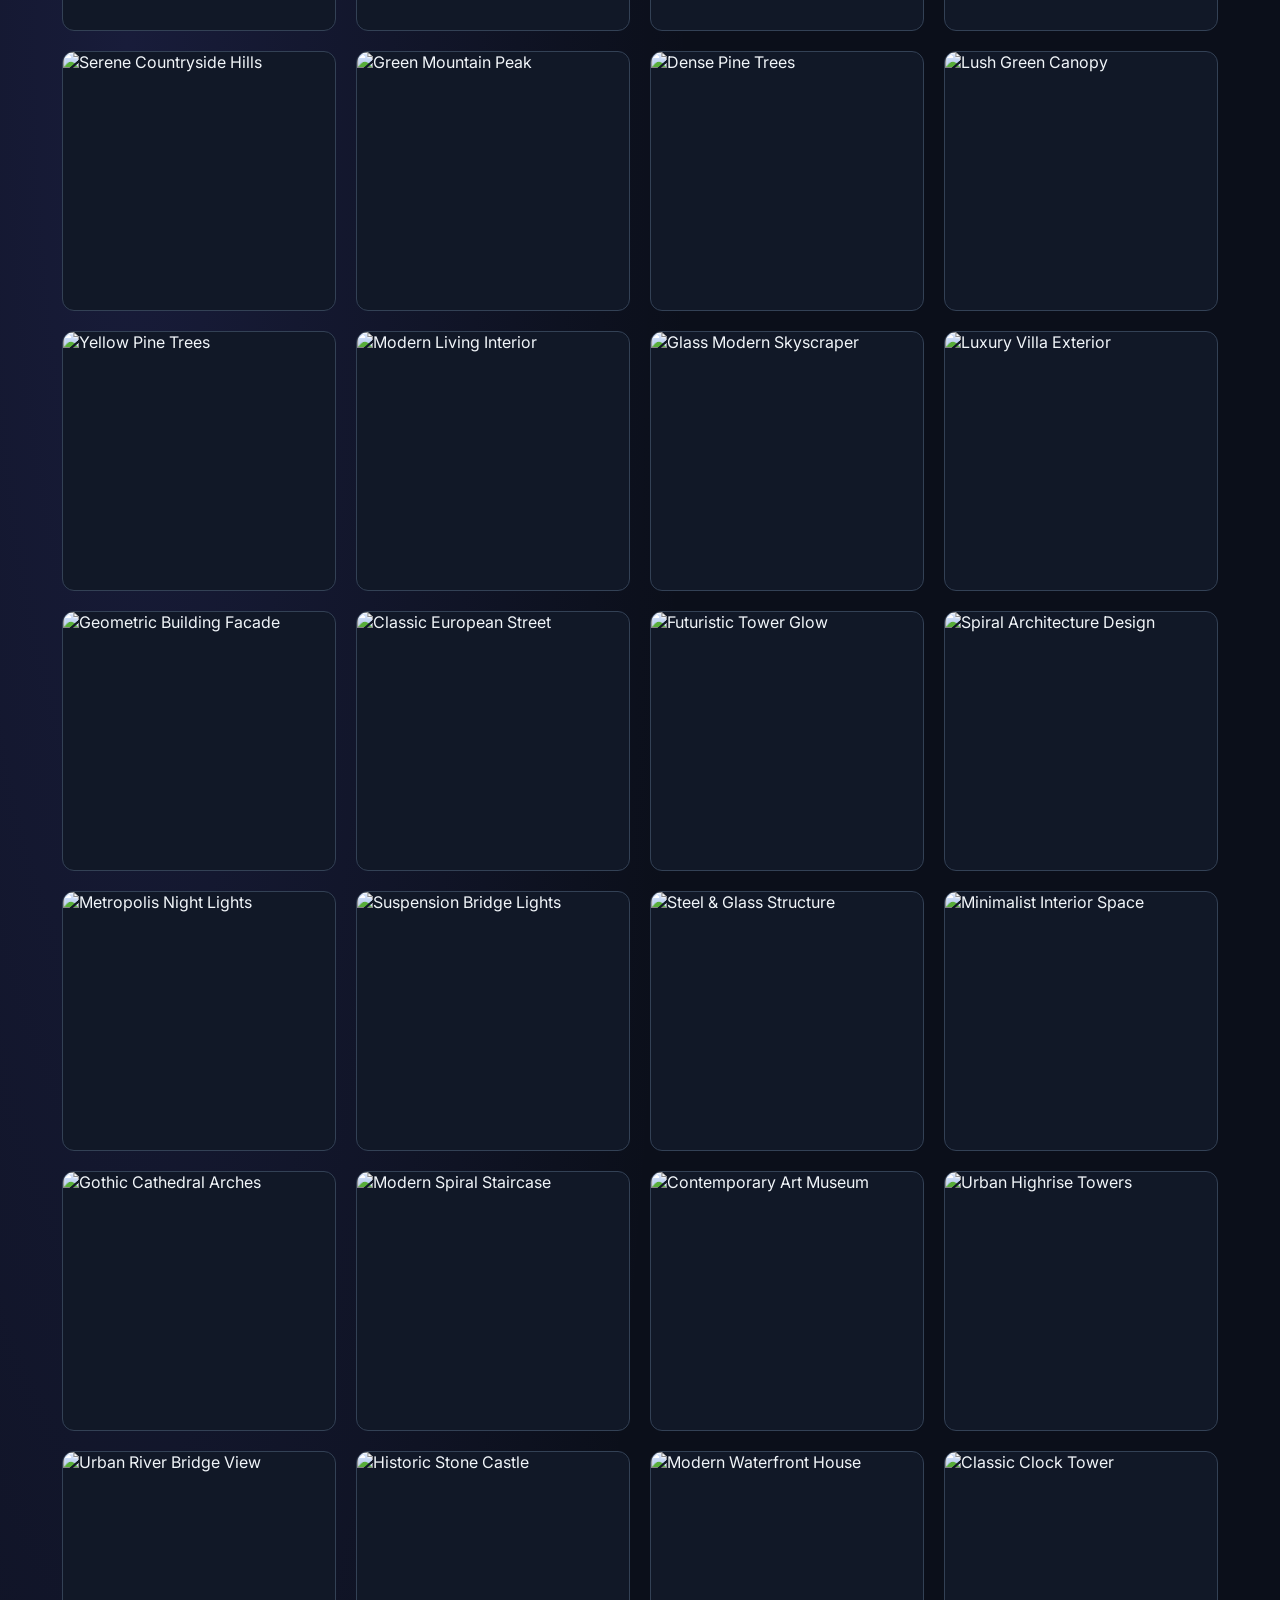
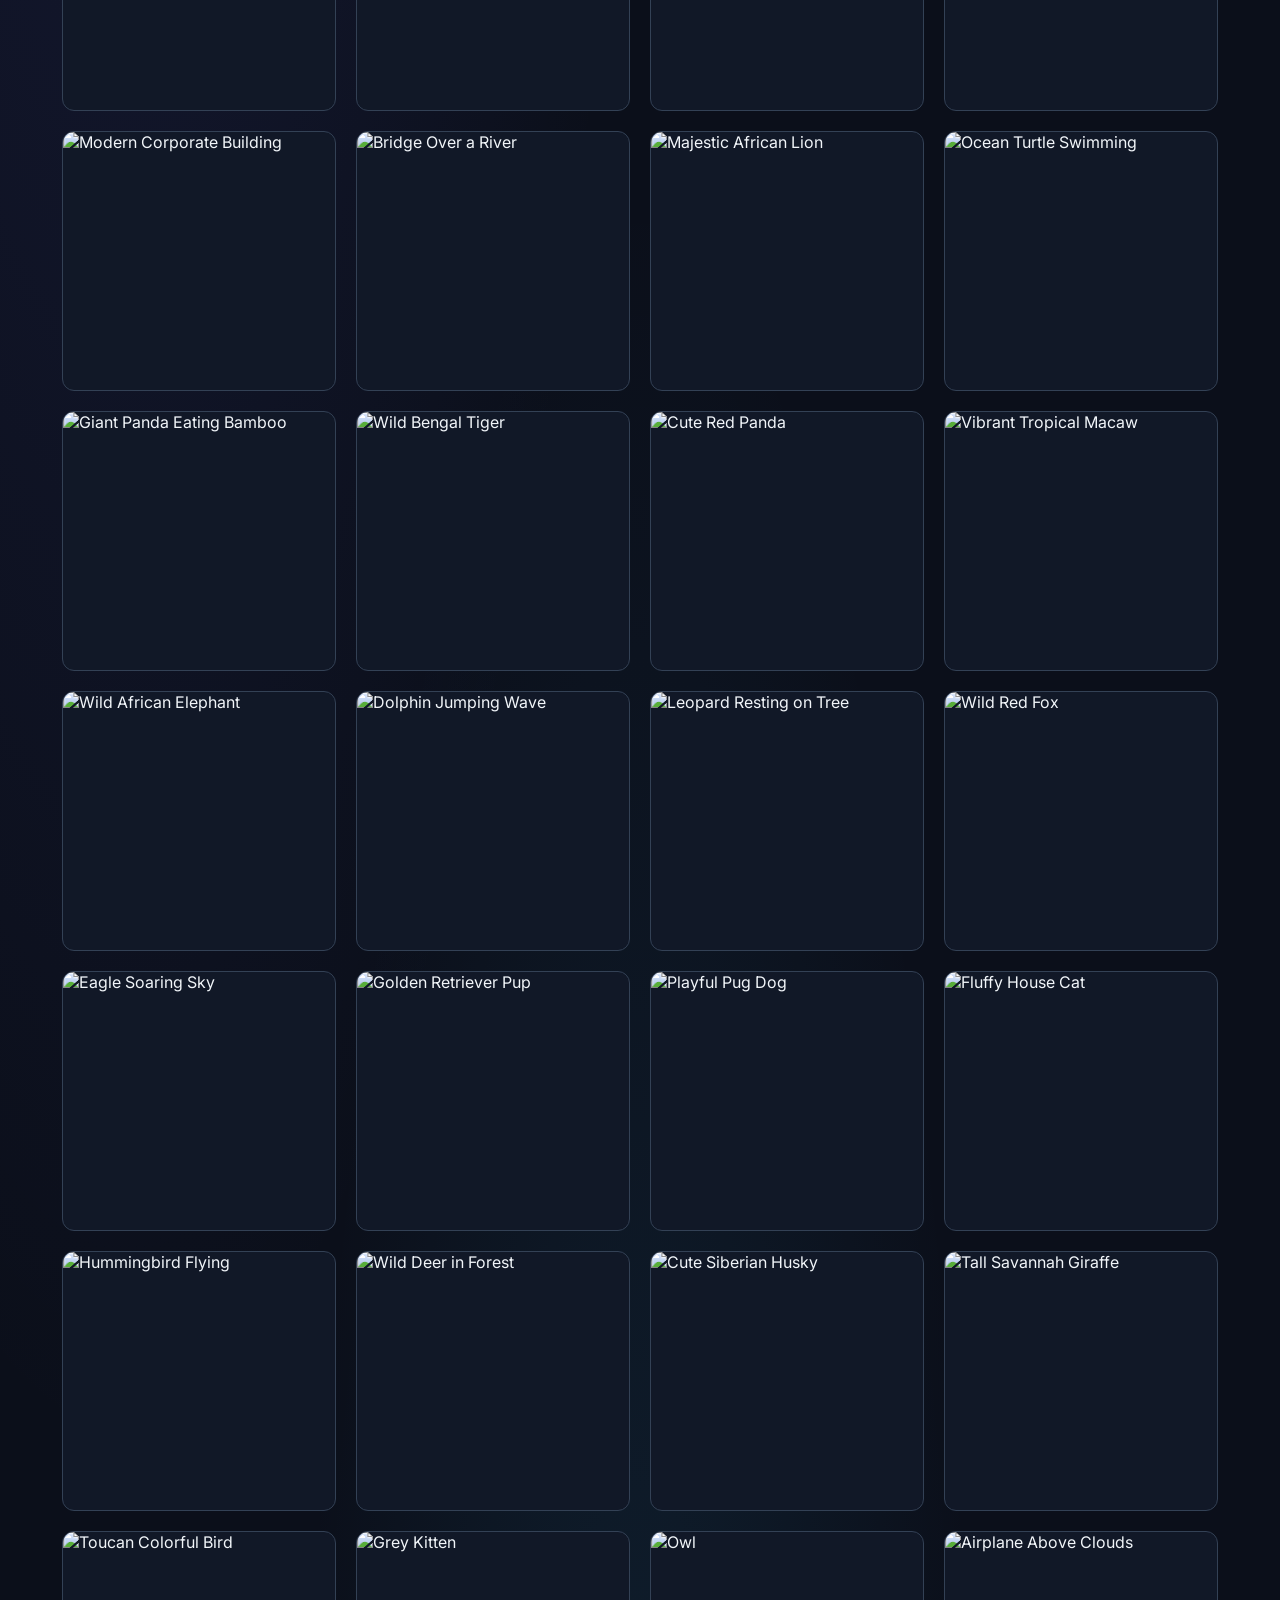
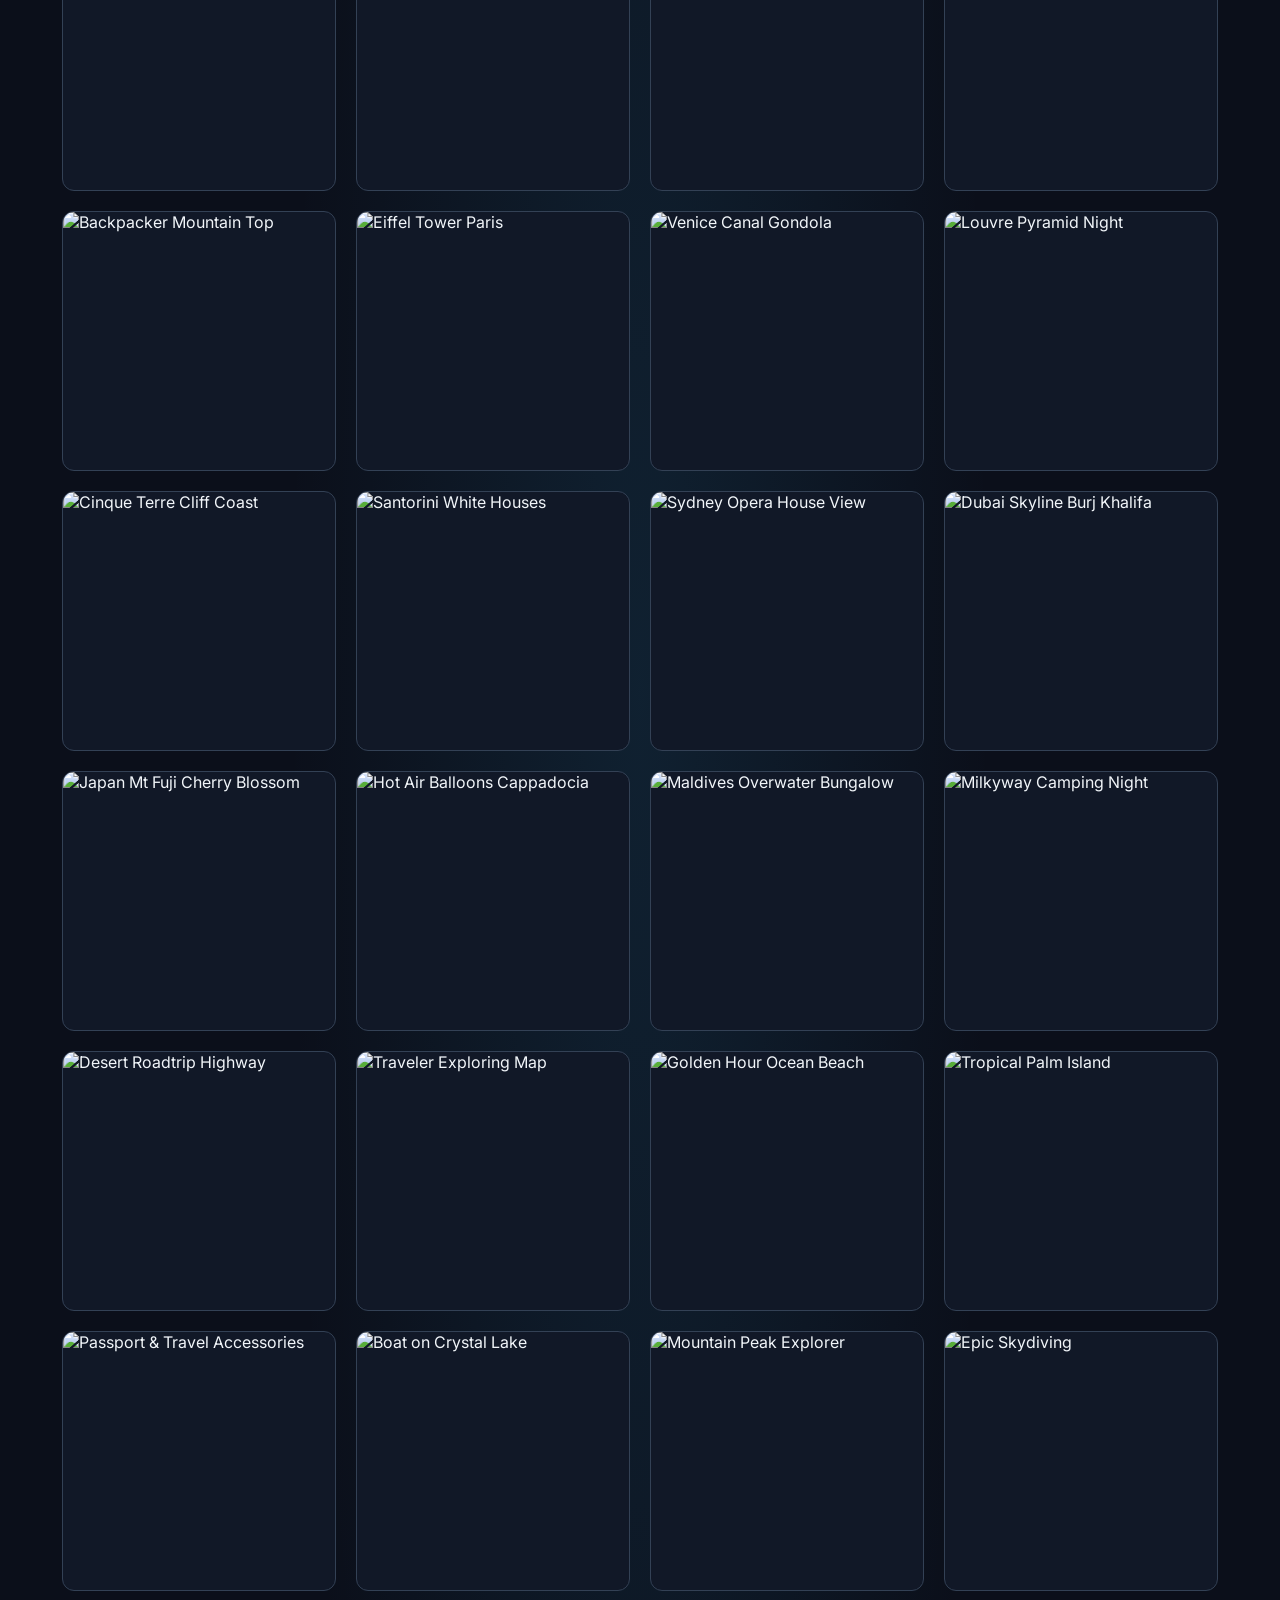
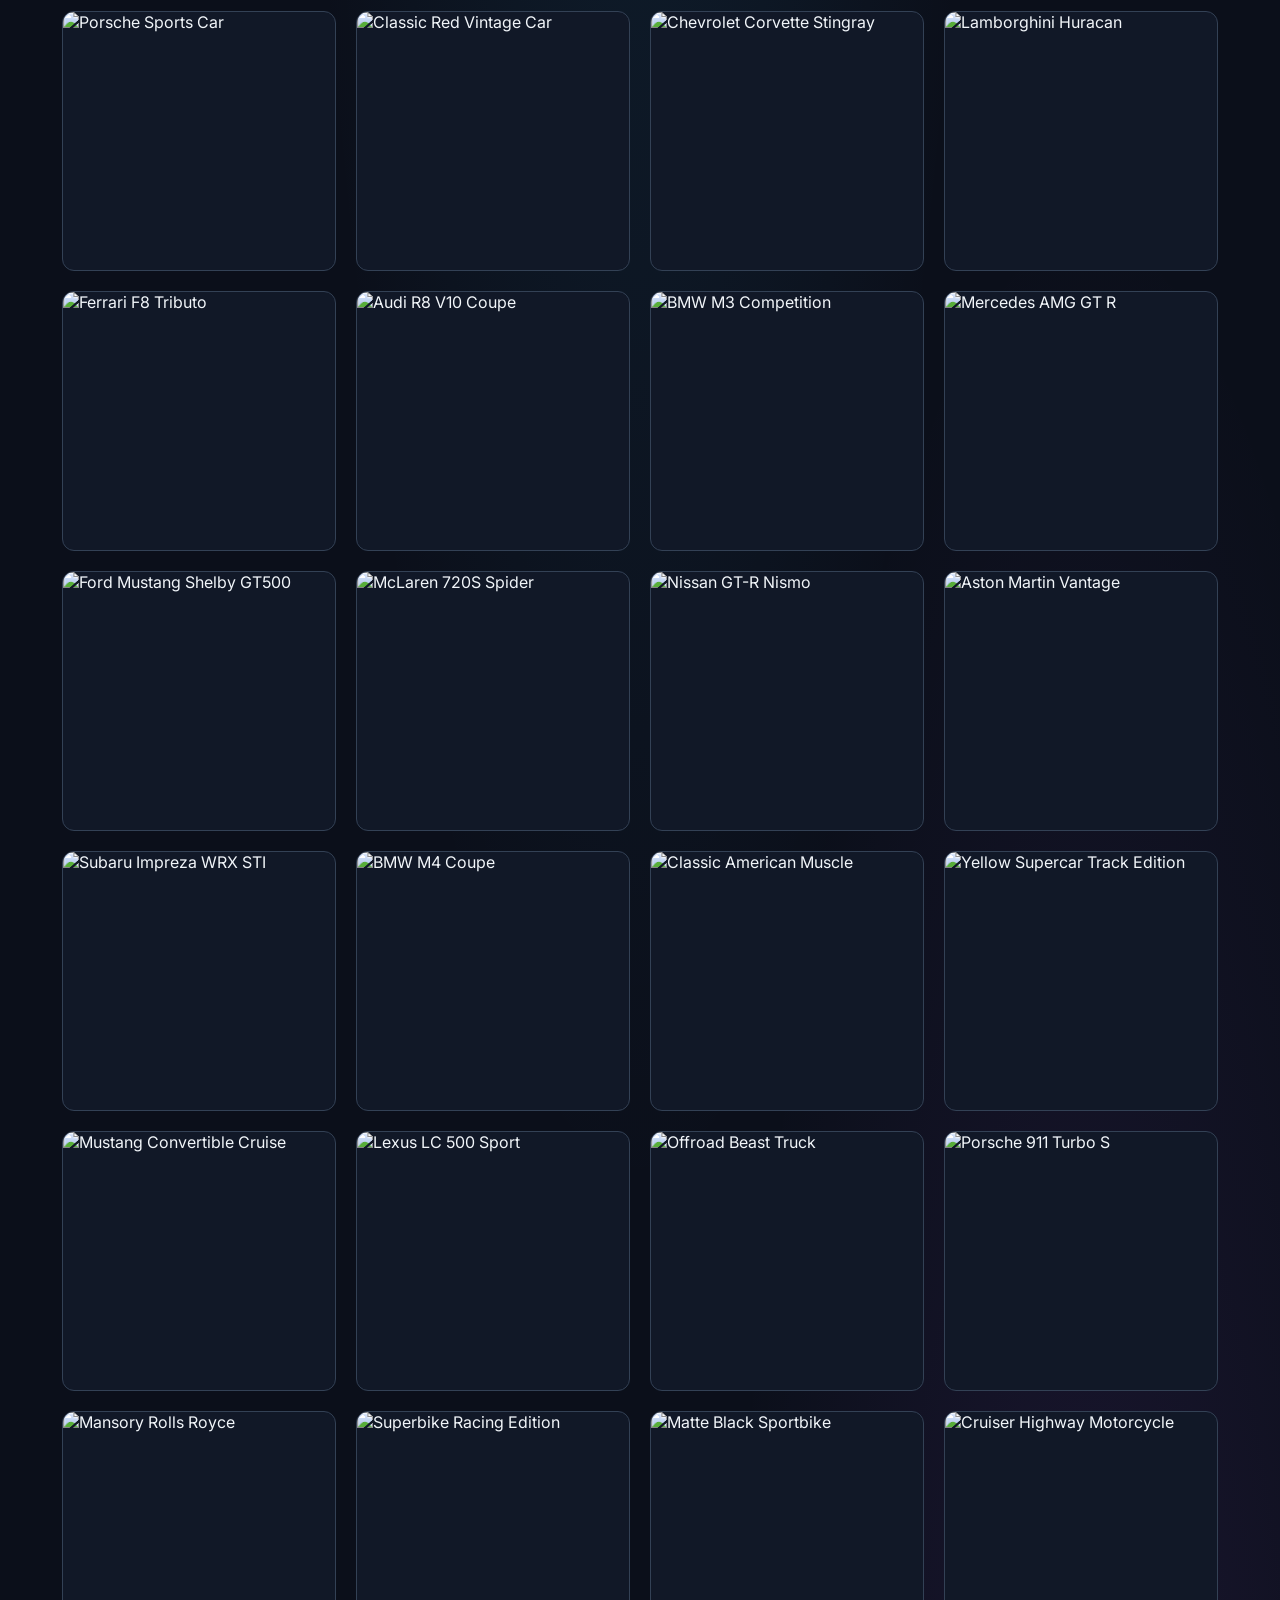
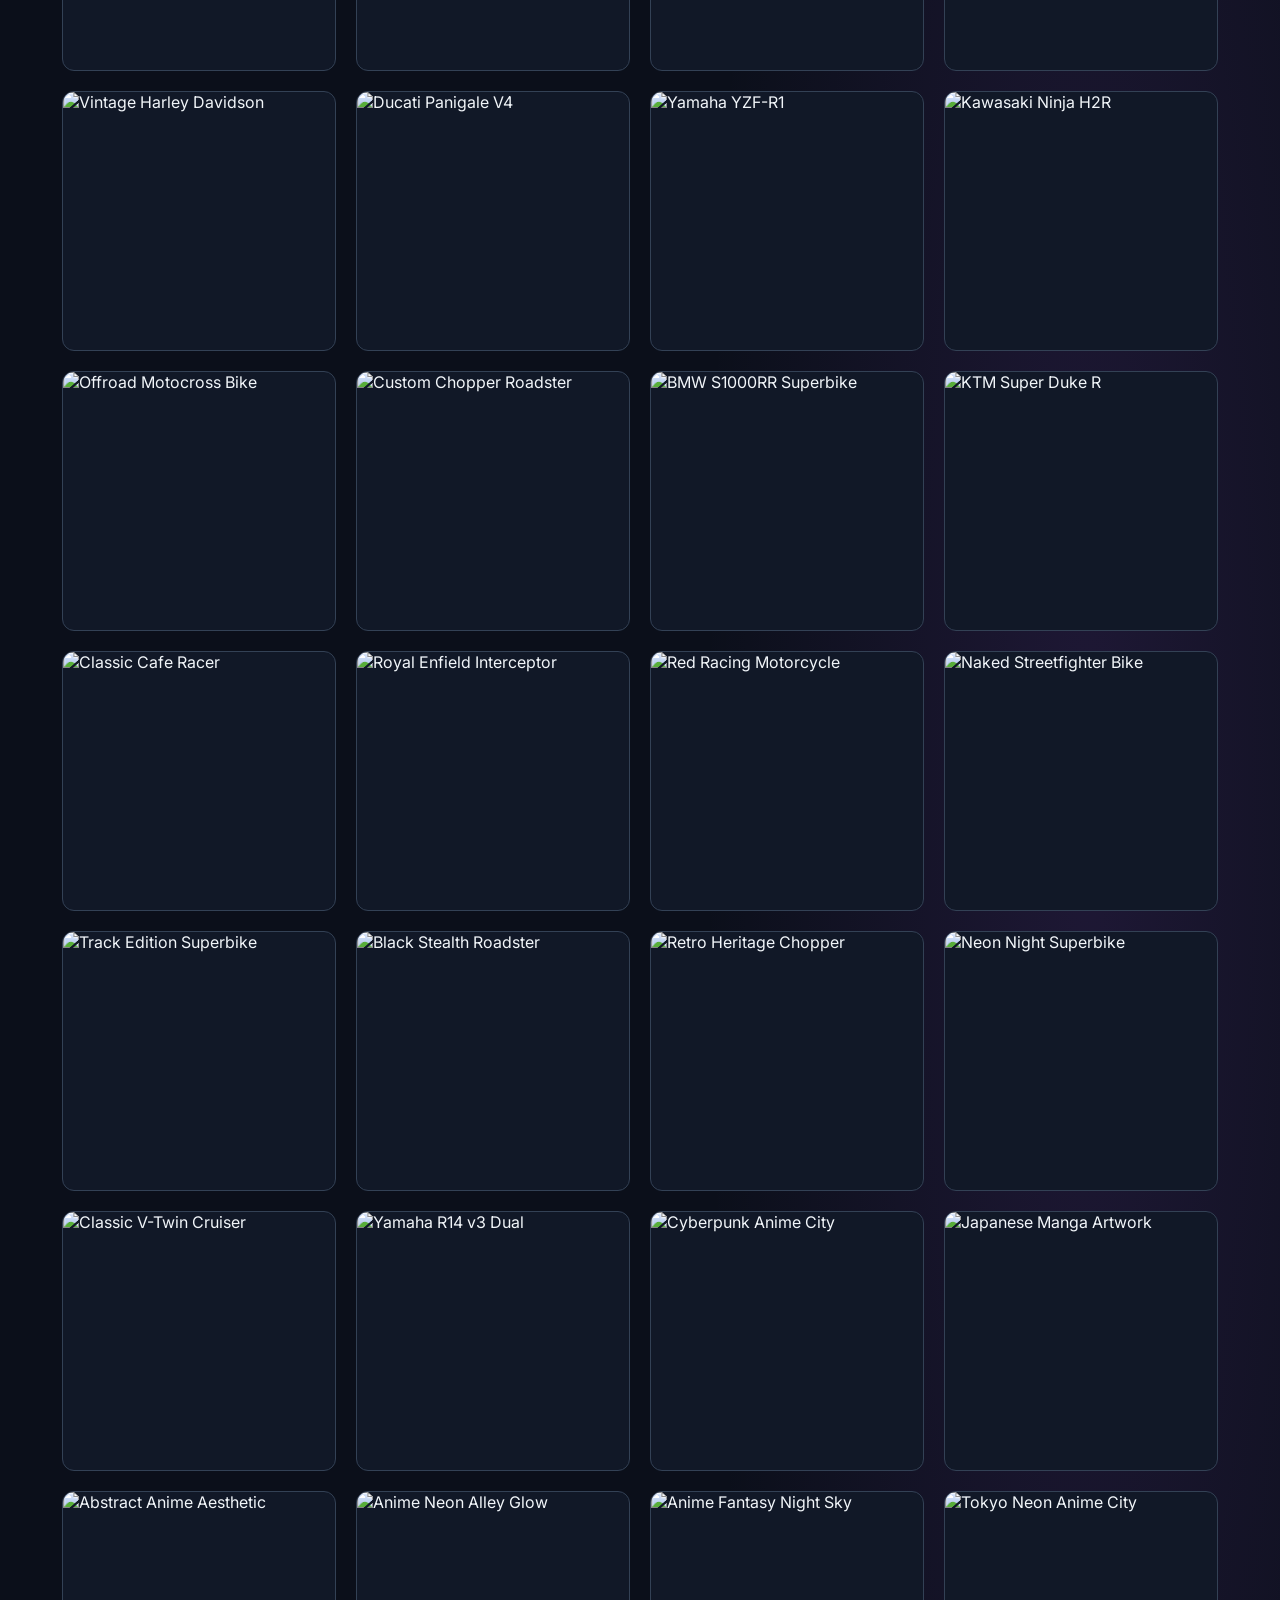
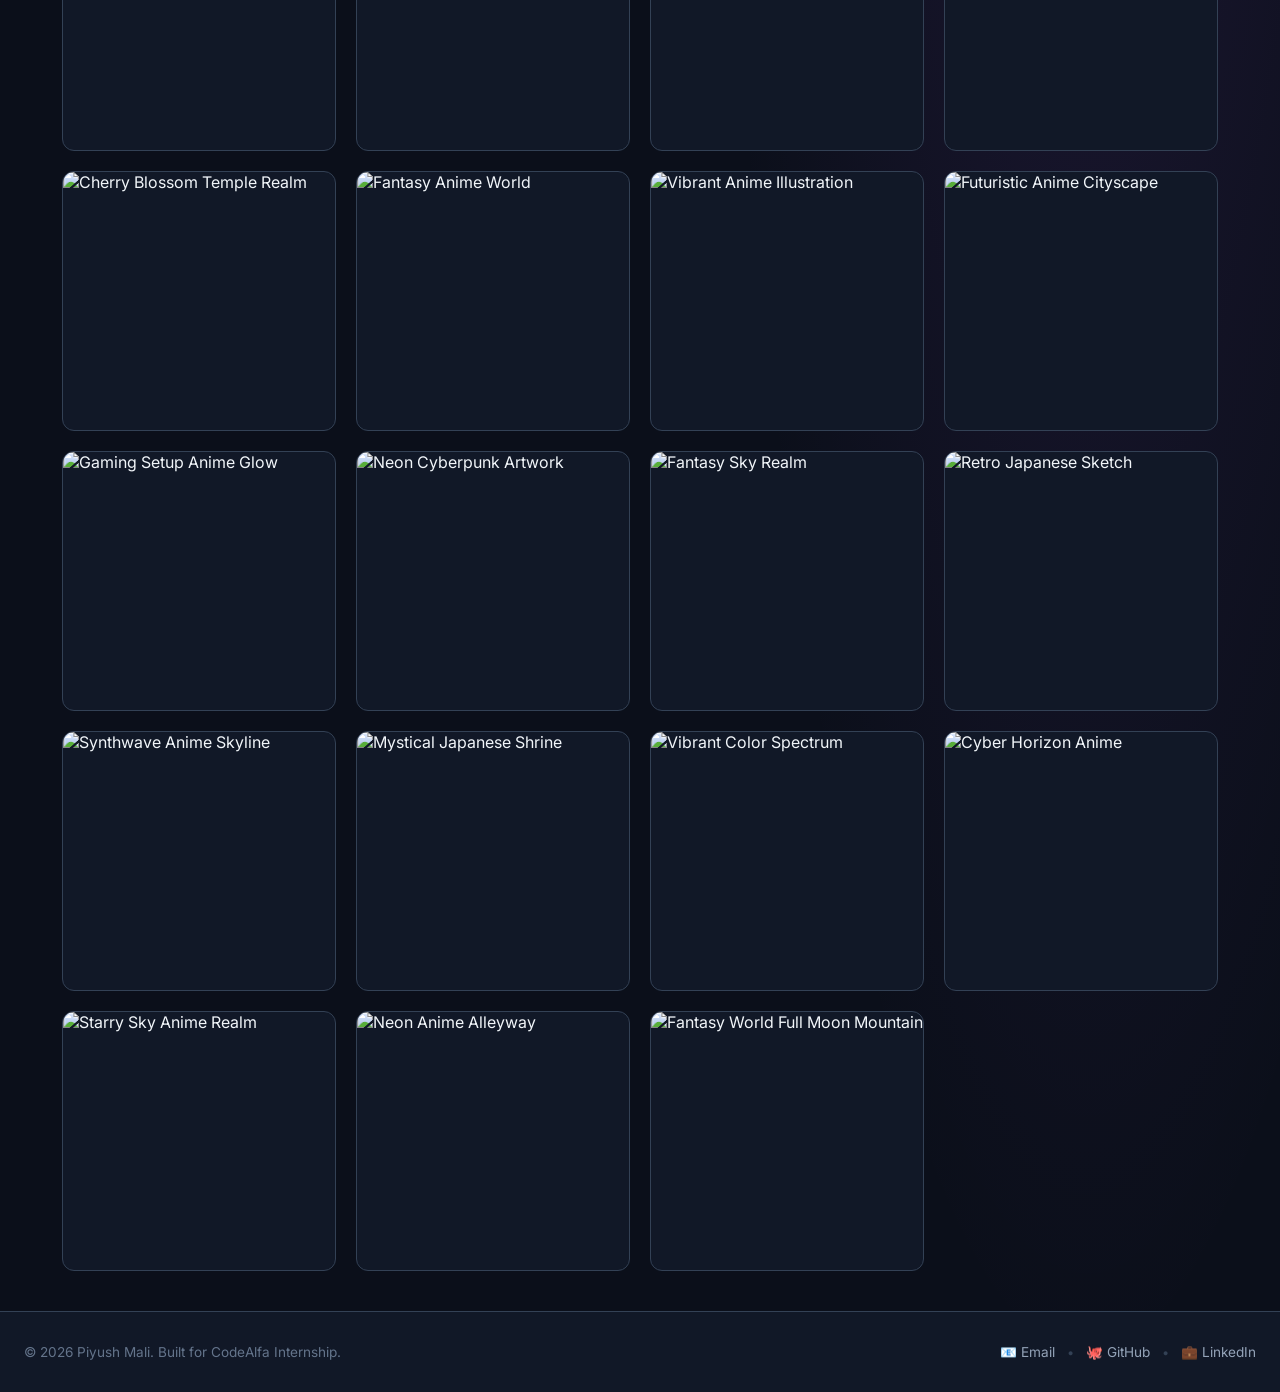
==== commit ac924c26: "Add files via upload" ====
--- a/index.html
+++ b/index.html
@@ -7,7 +7,7 @@
     <!-- Google Fonts: Inter font -->
     <link href="https://fonts.googleapis.com/css2?family=Inter:wght@300;400;500;600;700&display=swap" rel="stylesheet">
     <!-- Version query parameter updated to force browser to reload latest CSS -->
-    <link rel="stylesheet" href="style.css?v=5.0">
+    <link rel="stylesheet" href="style.css?v=9.0">
 </head>
 <body class="dark-theme">
 
@@ -23,6 +23,14 @@
             </div>
             
             <div class="nav-actions">
+                <!-- Login Button -->
+                <button id="loginOpenBtn" class="auth-btn login-btn" aria-label="Login">
+                    🔑 Login
+                </button>
+                <!-- Sign In Button -->
+                <button id="signinOpenBtn" class="auth-btn signin-btn" aria-label="Sign In">
+                    ✨ Sign In
+                </button>
                 <!-- Theme Switcher Button -->
                 <button id="themeToggle" class="theme-toggle-btn" aria-label="Toggle Theme">
                     <span id="themeIcon">🌙</span>
@@ -41,7 +49,7 @@
             </div>
             
             <h1 class="page-title">Curated Photo Gallery</h1>
-            <p class="page-desc">A responsive masonry image showcase featuring high-definition photographs across 8 categories with real-time search & 2-step fullscreen mode.</p>
+            <p class="page-desc">A responsive masonry image showcase featuring high-definition photographs across 7 categories with real-time search, instant HD & UHD downloads, and 2-step fullscreen mode.</p>
 
             <!-- Header Quick Stats Metrics Section -->
             <div class="stats-row">
@@ -56,7 +64,7 @@
                 </div>
                 <div class="stat-divider"></div>
                 <div class="stat-item">
-                    <span class="stat-number">HD</span>
+                    <span class="stat-number">HD·UHD</span>
                     <span class="stat-text">Downloads</span>
                 </div>
                 <div class="stat-divider"></div>
@@ -105,9 +113,14 @@
                 <button id="fullscreenExitBtn" class="fullscreen-exit-btn" style="display: none;">
                     <span>❌</span> Exit Fullscreen
                 </button>
-                <button id="downloadBtn" class="download-btn">
-                    <span>⬇</span> Download HD
-                </button>
+                <div class="download-group">
+                    <button id="downloadHdBtn" class="download-btn" aria-label="Download HD">
+                        <span>⬇</span> Download HD
+                    </button>
+                    <button id="downloadUhdBtn" class="download-btn uhd-btn" aria-label="Download UHD">
+                        <span>⬇</span> Download UHD
+                    </button>
+                </div>
                 <span class="close-btn" id="closeBtn">&times;</span>
             </div>
         </div>
@@ -142,7 +155,55 @@
         </div>
     </footer>
 
+    <!-- Back to Top Button -->
+    <button id="backToTopBtn" class="back-to-top" aria-label="Back to top" title="Back to top">↑</button>
+
+    <!-- LOGIN / SIGN IN MODAL -->
+    <div class="auth-overlay" id="authOverlay">
+        <div class="auth-modal">
+            <div class="auth-modal-header">
+                <span class="auth-modal-title" id="authModalTitle">🔑 Welcome</span>
+                <span class="auth-close-btn" id="authCloseBtn">&times;</span>
+            </div>
+
+            <div class="auth-form-body">
+                <!-- Login Form -->
+                <form class="auth-form" id="loginForm" data-form="login" novalidate>
+                    <div class="form-group">
+                        <label class="form-label">EMAIL ADDRESS</label>
+                        <input type="email" class="form-input" placeholder="you@example.com" id="loginEmail" required>
+                    </div>
+                    <div class="form-group">
+                        <label class="form-label">PASSWORD</label>
+                        <input type="password" class="form-input" placeholder="Enter your password" id="loginPassword" required>
+                    </div>
+                    <button type="submit" class="auth-submit-btn">Login →</button>
+                </form>
+
+                <!-- Sign In (Register) Form -->
+                <form class="auth-form" id="signinForm" data-form="signin" novalidate>
+                    <div class="form-group">
+                        <label class="form-label">FULL NAME</label>
+                        <input type="text" class="form-input" placeholder="Your Name" id="signinName" required>
+                    </div>
+                    <div class="form-group">
+                        <label class="form-label">EMAIL ADDRESS</label>
+                        <input type="email" class="form-input" placeholder="you@example.com" id="signinEmail" required>
+                    </div>
+                    <div class="form-group">
+                        <label class="form-label">PASSWORD</label>
+                        <input type="password" class="form-input" placeholder="Create a password" id="signinPassword" required>
+                    </div>
+                    <button type="submit" class="auth-submit-btn">Create Account →</button>
+                </form>
+            </div>
+        </div>
+    </div>
+
+    <!-- Success Toast Notification -->
+    <div class="auth-toast" id="authToast"></div>
+
     <!-- Version query parameter updated to force browser to reload latest script -->
-    <script src="script.js?v=5.0"></script>
+    <script src="script.js?v=11.0"></script>
 </body>
 </html>
--- a/style.css
+++ b/style.css
@@ -4,19 +4,19 @@
 
 /* Theme Variables setup (High Contrast Border for Dark Mode) */
 :root {
-    --bg-main: #09090b;
-    --bg-surface: #121217;
-    --bg-elevated: #1e1e24;
-    --border-color: #3f3f46;
-    --border-hover: #71717a;
-    --text-primary: #f4f4f5;
-    --text-secondary: #a1a1aa;
-    --text-muted: #94a3b8;
+    --bg-main: #0b0f1a;
+    --bg-surface: #111827;
+    --bg-elevated: #1e293b;
+    --border-color: #334155;
+    --border-hover: #64748b;
+    --text-primary: #f1f5f9;
+    --text-secondary: #94a3b8;
+    --text-muted: #64748b;
     --accent-color: #38bdf8;
     --accent-bg: rgba(56, 189, 248, 0.12);
-    --ambient-glow-1: rgba(56, 189, 248, 0.08);
-    --ambient-glow-2: rgba(129, 140, 248, 0.08);
-    --grid-dot-color: rgba(255, 255, 255, 0.06);
+    --ambient-glow-1: rgba(99, 102, 241, 0.15);
+    --ambient-glow-2: rgba(168, 85, 247, 0.12);
+    --ambient-glow-3: rgba(56, 189, 248, 0.10);
     --shadow-sm: 0 2px 8px rgba(0, 0, 0, 0.5);
     --shadow-lg: 0 20px 40px rgba(0, 0, 0, 0.7);
     --radius-sm: 8px;
@@ -26,19 +26,19 @@
 
 /* Light Mode Overrides */
 body.light-theme {
-    --bg-main: #f8fafc;
+    --bg-main: #f0f4ff;
     --bg-surface: #ffffff;
-    --bg-elevated: #f1f5f9;
-    --border-color: #cbd5e1;
+    --bg-elevated: #e8edf5;
+    --border-color: #c7d2de;
     --border-hover: #94a3b8;
     --text-primary: #0f172a;
     --text-secondary: #475569;
     --text-muted: #64748b;
     --accent-color: #0284c7;
     --accent-bg: rgba(2, 132, 199, 0.08);
-    --ambient-glow-1: rgba(56, 189, 248, 0.07);
-    --ambient-glow-2: rgba(99, 102, 241, 0.06);
-    --grid-dot-color: rgba(15, 23, 42, 0.04);
+    --ambient-glow-1: rgba(99, 102, 241, 0.12);
+    --ambient-glow-2: rgba(168, 85, 247, 0.10);
+    --ambient-glow-3: rgba(56, 189, 248, 0.08);
     --shadow-sm: 0 2px 8px rgba(0, 0, 0, 0.05);
     --shadow-lg: 0 20px 40px rgba(0, 0, 0, 0.12);
 }
@@ -51,27 +51,20 @@
     font-family: 'Inter', -apple-system, BlinkMacSystemFont, sans-serif;
 }
 
-/* Body with Radial Ambient Glow & Canvas Grid */
+/* Body with Smooth Ambient Glow */
 body {
     background-color: var(--bg-main);
     background-image: 
-        radial-gradient(circle at 15% 20%, var(--ambient-glow-1) 0%, transparent 45%),
-        radial-gradient(circle at 85% 75%, var(--ambient-glow-2) 0%, transparent 45%),
-        radial-gradient(var(--grid-dot-color) 1px, transparent 1px);
-    background-size: 100% 100%, 100% 100%, 32px 32px;
-    background-position: 0 0, 0 0, 0 0;
+        radial-gradient(ellipse 80% 50% at 10% 15%, var(--ambient-glow-1) 0%, transparent 55%),
+        radial-gradient(ellipse 60% 40% at 85% 80%, var(--ambient-glow-2) 0%, transparent 50%),
+        radial-gradient(ellipse 50% 35% at 50% 50%, var(--ambient-glow-3) 0%, transparent 55%);
+    background-size: 100% 100%, 100% 100%, 100% 100%;
     color: var(--text-primary);
     min-height: 100vh;
     display: flex;
     flex-direction: column;
-    transition: background 0.4s ease, color 0.3s ease;
-    animation: backgroundAmbientShift 16s ease-in-out infinite alternate;
+    transition: background 0.5s ease, color 0.3s ease;
     -webkit-font-smoothing: antialiased;
-}
-
-@keyframes backgroundAmbientShift {
-    0% { background-position: 0% 0%, 0% 0%, 0 0; }
-    100% { background-position: 6% 12%, -6% -12%, 0 0; }
 }
 
 /* Top Navbar Styling with Sharp Border Line */
@@ -109,6 +102,8 @@
     border-radius: var(--radius-sm);
     letter-spacing: 0.5px;
     transition: transform 0.2s ease;
+    animation: neonPulse 2.5s ease-in-out infinite;
+    position: relative;
 }
 
 .logo-box:hover {
@@ -369,12 +364,17 @@
     border-color: rgba(56, 189, 248, 0.3);
 }
 
-/* FIXED & BALANCED PERFECT GRID (ZERO EMPTY GAPS) */
+/* FIXED & BALANCED PERFECT GRID — 4 COLUMNS (All), 3 COLUMNS (Categories) */
 .masonry-grid {
     display: grid;
-    grid-template-columns: repeat(auto-fill, minmax(260px, 1fr));
+    grid-template-columns: repeat(4, 1fr);
     grid-auto-flow: dense;
     gap: 1.25rem;
+    transition: all 0.35s cubic-bezier(0.16, 1, 0.3, 1);
+}
+
+.masonry-grid.three-col {
+    grid-template-columns: repeat(3, 1fr);
 }
 
 @keyframes cardFadeInUp {
@@ -472,7 +472,7 @@
 .lightbox {
     position: fixed;
     inset: 0;
-    background: rgba(9, 9, 11, 0.94);
+    background: rgba(11, 15, 26, 0.94);
     backdrop-filter: blur(16px);
     display: flex;
     flex-direction: column;
@@ -578,6 +578,22 @@
 .download-btn:hover {
     transform: translateY(-2px);
     box-shadow: 0 0 20px rgba(56, 189, 248, 0.5);
+}
+
+.download-group {
+    display: flex;
+    align-items: center;
+    gap: 6px;
+}
+
+.uhd-btn {
+    background: linear-gradient(135deg, #a855f7, #6366f1);
+    box-shadow: 0 0 12px rgba(168, 85, 247, 0.4);
+}
+
+.uhd-btn:hover {
+    background: linear-gradient(135deg, #9333ea, #4f46e5);
+    box-shadow: 0 0 20px rgba(168, 85, 247, 0.6);
 }
 
 .close-btn {
@@ -778,9 +794,395 @@
     .stats-row { gap: 10px; padding: 8px 14px; }
     .stat-divider { display: none; }
     .lightbox-toolbar { padding: 1rem 1.2rem; }
-    .download-btn { padding: 6px 14px; font-size: 0.8rem; }
-    .back-btn { padding: 6px 12px; font-size: 0.8rem; }
-    .masonry-grid { grid-auto-rows: auto; grid-template-columns: repeat(auto-fill, minmax(200px, 1fr)); }
-    .gallery-card { height: 220px; }
+    .toolbar-actions { gap: 6px; }
+    .download-btn { padding: 5px 10px; font-size: 0.75rem; }
+    .back-btn { padding: 5px 10px; font-size: 0.75rem; }
+    .masonry-grid { grid-template-columns: repeat(2, 1fr); }
+    .gallery-card { height: 200px; }
     .footer-container { flex-direction: column; text-align: center; }
-}
+    .back-to-top { bottom: 5rem; right: 1rem; width: 42px; height: 42px; font-size: 1rem; }
+}
+
+/* ========================================
+   LOGIN / REGISTER MODAL STYLES
+   ======================================== */
+
+/* Auth Buttons in Navbar */
+.auth-btn {
+    background: var(--accent-bg);
+    color: var(--accent-color);
+    border: 1.5px solid rgba(56, 189, 248, 0.35);
+    padding: 6px 16px;
+    border-radius: 20px;
+    cursor: pointer;
+    font-size: 0.85rem;
+    font-weight: 600;
+    display: flex;
+    align-items: center;
+    gap: 6px;
+    transition: all 0.2s ease;
+}
+
+.auth-btn:hover {
+    background: var(--accent-color);
+    color: #ffffff;
+    transform: translateY(-1px);
+    box-shadow: 0 0 14px rgba(56, 189, 248, 0.35);
+}
+
+.login-btn {
+    background: var(--bg-elevated);
+    border-color: var(--border-color);
+    color: var(--text-primary);
+}
+
+.login-btn:hover {
+    border-color: var(--accent-color);
+    color: var(--accent-color);
+    background: var(--accent-bg);
+}
+
+.signin-btn {
+    background: var(--accent-color);
+    color: #ffffff;
+    border-color: var(--accent-color);
+}
+
+.signin-btn:hover {
+    background: #0ea5e9;
+    box-shadow: 0 0 18px rgba(56, 189, 248, 0.5);
+}
+
+.auth-logged-in {
+    background: #10b981 !important;
+    color: #ffffff !important;
+    border-color: #10b981 !important;
+}
+
+.nav-actions {
+    display: flex;
+    align-items: center;
+    gap: 8px;
+}
+
+/* Auth Modal Overlay */
+.auth-overlay {
+    position: fixed;
+    inset: 0;
+    background: rgba(11, 15, 26, 0.88);
+    backdrop-filter: blur(16px);
+    display: flex;
+    justify-content: center;
+    align-items: center;
+    z-index: 2000;
+    opacity: 0;
+    pointer-events: none;
+    transition: opacity 0.3s ease;
+    padding: 1rem;
+}
+
+.auth-overlay.active {
+    opacity: 1;
+    pointer-events: auto;
+}
+
+/* Auth Modal Card */
+.auth-modal {
+    background: var(--bg-surface);
+    border: 1.5px solid var(--border-color);
+    border-radius: var(--radius-lg);
+    width: 100%;
+    max-width: 420px;
+    box-shadow: var(--shadow-lg);
+    overflow: hidden;
+    animation: modalScaleUp 0.35s cubic-bezier(0.16, 1, 0.3, 1) forwards;
+}
+
+/* Auth Modal Header */
+.auth-modal-header {
+    padding: 1.5rem 1.75rem 0;
+    display: flex;
+    justify-content: space-between;
+    align-items: center;
+}
+
+.auth-modal-title {
+    font-size: 1.25rem;
+    font-weight: 700;
+    color: var(--text-primary);
+    letter-spacing: -0.02em;
+}
+
+.auth-close-btn {
+    font-size: 1.8rem;
+    color: var(--text-muted);
+    cursor: pointer;
+    line-height: 1;
+    transition: transform 0.2s ease, color 0.2s ease;
+}
+
+.auth-close-btn:hover {
+    color: var(--accent-color);
+    transform: rotate(90deg);
+}
+
+/* Auth Form Body */
+.auth-form-body {
+    padding: 1.5rem 1.75rem 1.75rem;
+}
+
+.auth-form {
+    display: none;
+    flex-direction: column;
+    gap: 1rem;
+}
+
+.auth-form.active {
+    display: flex;
+}
+
+.form-group {
+    display: flex;
+    flex-direction: column;
+    gap: 6px;
+}
+
+.form-label {
+    font-size: 0.82rem;
+    font-weight: 600;
+    color: var(--text-secondary);
+    letter-spacing: 0.02em;
+}
+
+.form-input {
+    background: var(--bg-elevated);
+    border: 1.5px solid var(--border-color);
+    color: var(--text-primary);
+    padding: 10px 14px;
+    border-radius: var(--radius-sm);
+    font-size: 0.92rem;
+    outline: none;
+    transition: border-color 0.25s ease, box-shadow 0.25s ease;
+    width: 100%;
+}
+
+.form-input:focus {
+    border-color: var(--accent-color);
+    box-shadow: 0 0 12px rgba(56, 189, 248, 0.2);
+}
+
+.form-input::placeholder {
+    color: var(--text-muted);
+}
+
+/* Submit Button */
+.auth-submit-btn {
+    width: 100%;
+    padding: 12px;
+    background: var(--accent-color);
+    color: #ffffff;
+    border: none;
+    border-radius: var(--radius-sm);
+    font-size: 0.95rem;
+    font-weight: 600;
+    cursor: pointer;
+    margin-top: 0.5rem;
+    transition: all 0.25s ease;
+    box-shadow: 0 0 14px rgba(56, 189, 248, 0.3);
+}
+
+.auth-submit-btn:hover {
+    transform: translateY(-2px);
+    box-shadow: 0 0 24px rgba(56, 189, 248, 0.5);
+}
+
+.auth-submit-btn:active {
+    transform: scale(0.98);
+}
+
+/* Auth Divider */
+.auth-divider {
+    text-align: center;
+    color: var(--text-muted);
+    font-size: 0.8rem;
+    margin: 0.75rem 0;
+    position: relative;
+}
+
+.auth-divider::before,
+.auth-divider::after {
+    content: '';
+    position: absolute;
+    top: 50%;
+    width: 38%;
+    height: 1px;
+    background: var(--border-color);
+}
+
+.auth-divider::before { left: 0; }
+.auth-divider::after { right: 0; }
+
+/* Success Toast */
+.auth-toast {
+    position: fixed;
+    bottom: 2rem;
+    right: 2rem;
+    background: #10b981;
+    color: #ffffff;
+    padding: 12px 20px;
+    border-radius: var(--radius-sm);
+    font-size: 0.9rem;
+    font-weight: 600;
+    z-index: 3000;
+    box-shadow: 0 0 20px rgba(16, 185, 129, 0.4);
+    transform: translateY(80px);
+    opacity: 0;
+    transition: all 0.4s cubic-bezier(0.16, 1, 0.3, 1);
+}
+
+.auth-toast.show {
+    transform: translateY(0);
+    opacity: 1;
+}
+
+/* ========================================
+   NEON PULSE ANIMATION
+   ======================================== */
+@keyframes neonPulse {
+    0%, 100% {
+        box-shadow: 0 0 4px rgba(56, 189, 248, 0.2), 0 0 8px rgba(56, 189, 248, 0.1);
+    }
+    50% {
+        box-shadow: 0 0 12px rgba(56, 189, 248, 0.6), 0 0 24px rgba(56, 189, 248, 0.3), 0 0 36px rgba(56, 189, 248, 0.15);
+    }
+}
+
+.neon-pulse-btn {
+    animation: neonPulseBtn 2s ease-in-out infinite;
+}
+
+@keyframes neonPulseBtn {
+    0%, 100% {
+        box-shadow: 0 0 6px rgba(56, 189, 248, 0.2);
+    }
+    50% {
+        box-shadow: 0 0 14px rgba(56, 189, 248, 0.5), 0 0 28px rgba(56, 189, 248, 0.2);
+    }
+}
+
+.neon-pulse-green {
+    animation: neonPulseGreen 2s ease-in-out infinite;
+}
+
+@keyframes neonPulseGreen {
+    0%, 100% {
+        box-shadow: 0 0 6px rgba(16, 185, 129, 0.2);
+    }
+    50% {
+        box-shadow: 0 0 14px rgba(16, 185, 129, 0.5), 0 0 28px rgba(16, 185, 129, 0.2);
+    }
+}
+
+/* ========================================
+   RIPPLE CLICK EFFECT
+   ======================================== */
+.ripple-container {
+    position: relative;
+    overflow: hidden;
+}
+
+.ripple-effect {
+    position: absolute;
+    border-radius: 50%;
+    background: rgba(56, 189, 248, 0.35);
+    transform: scale(0);
+    animation: rippleExpand 0.6s ease-out forwards;
+    pointer-events: none;
+    z-index: 50;
+}
+
+@keyframes rippleExpand {
+    to {
+        transform: scale(4);
+        opacity: 0;
+    }
+}
+
+.auth-btn .ripple-effect {
+    background: rgba(255, 255, 255, 0.4);
+}
+
+.tab-btn .ripple-effect {
+    background: rgba(56, 189, 248, 0.3);
+}
+
+.gallery-card .ripple-effect {
+    background: rgba(255, 255, 255, 0.25);
+}
+
+/* ========================================
+   STAGGERED CARD CASCADE
+   ======================================== */
+@keyframes cardCascadeIn {
+    0% {
+        opacity: 0;
+        transform: translateY(60px) rotateX(12deg) scale(0.9);
+        filter: blur(4px);
+    }
+    60% {
+        filter: blur(0);
+    }
+    100% {
+        opacity: 1;
+        transform: translateY(0) rotateX(0deg) scale(1);
+        filter: blur(0);
+    }
+}
+
+.gallery-card {
+    perspective: 800px;
+    transform-style: preserve-3d;
+}
+
+/* ========================================
+   BACK TO TOP BUTTON
+   ======================================== */
+.back-to-top {
+    position: fixed;
+    bottom: 5.5rem;
+    right: 1.5rem;
+    width: 48px;
+    height: 48px;
+    border-radius: 50%;
+    background: var(--accent-color);
+    color: #ffffff;
+    border: 1.5px solid rgba(255, 255, 255, 0.25);
+    font-size: 1.2rem;
+    line-height: 1;
+    cursor: pointer;
+    display: flex;
+    align-items: center;
+    justify-content: center;
+    box-shadow: 0 0 16px rgba(56, 189, 248, 0.45);
+    opacity: 0;
+    transform: translateY(16px);
+    pointer-events: none;
+    transition: all 0.35s cubic-bezier(0.16, 1, 0.3, 1);
+    z-index: 900;
+}
+
+.back-to-top.show {
+    opacity: 1;
+    transform: translateY(0);
+    pointer-events: auto;
+}
+
+.back-to-top:hover {
+    transform: translateY(-4px);
+    box-shadow: 0 0 24px rgba(56, 189, 248, 0.65);
+}
+
+.back-to-top:active {
+    transform: scale(0.94);
+}
+
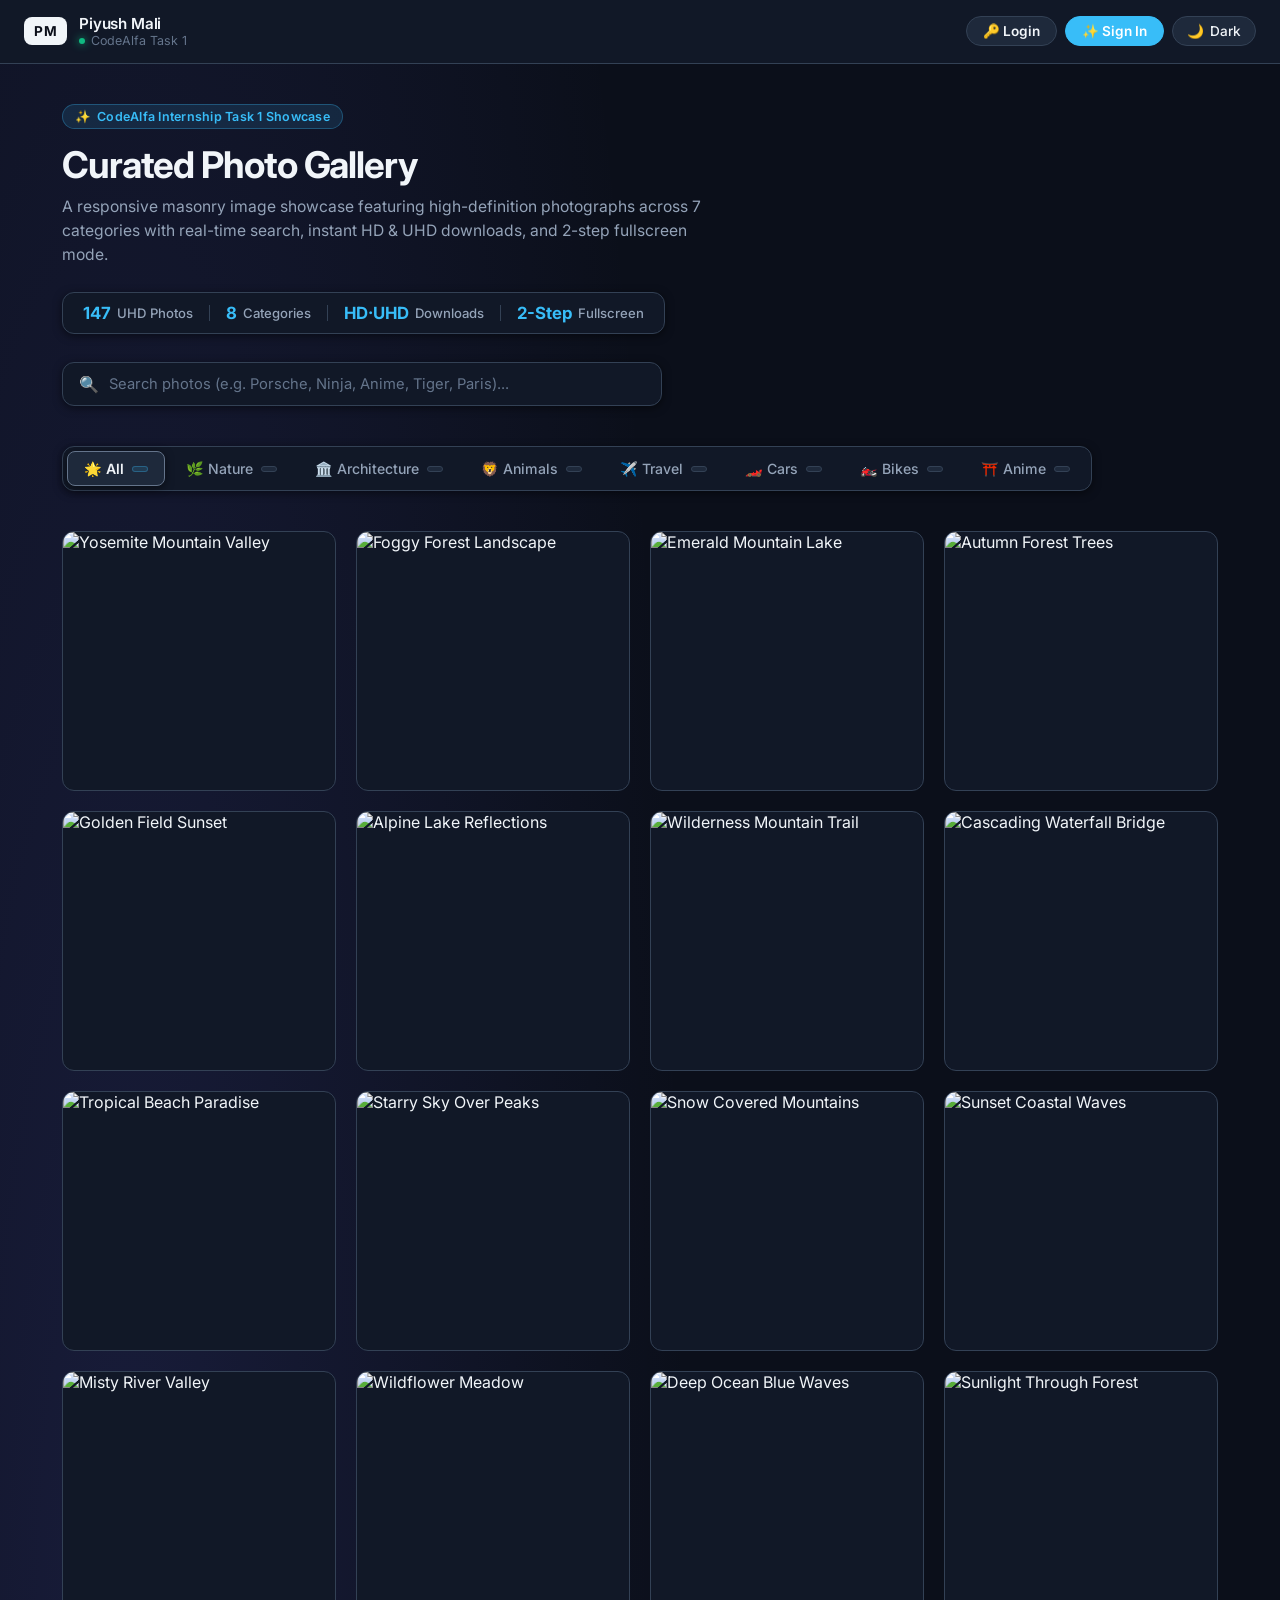
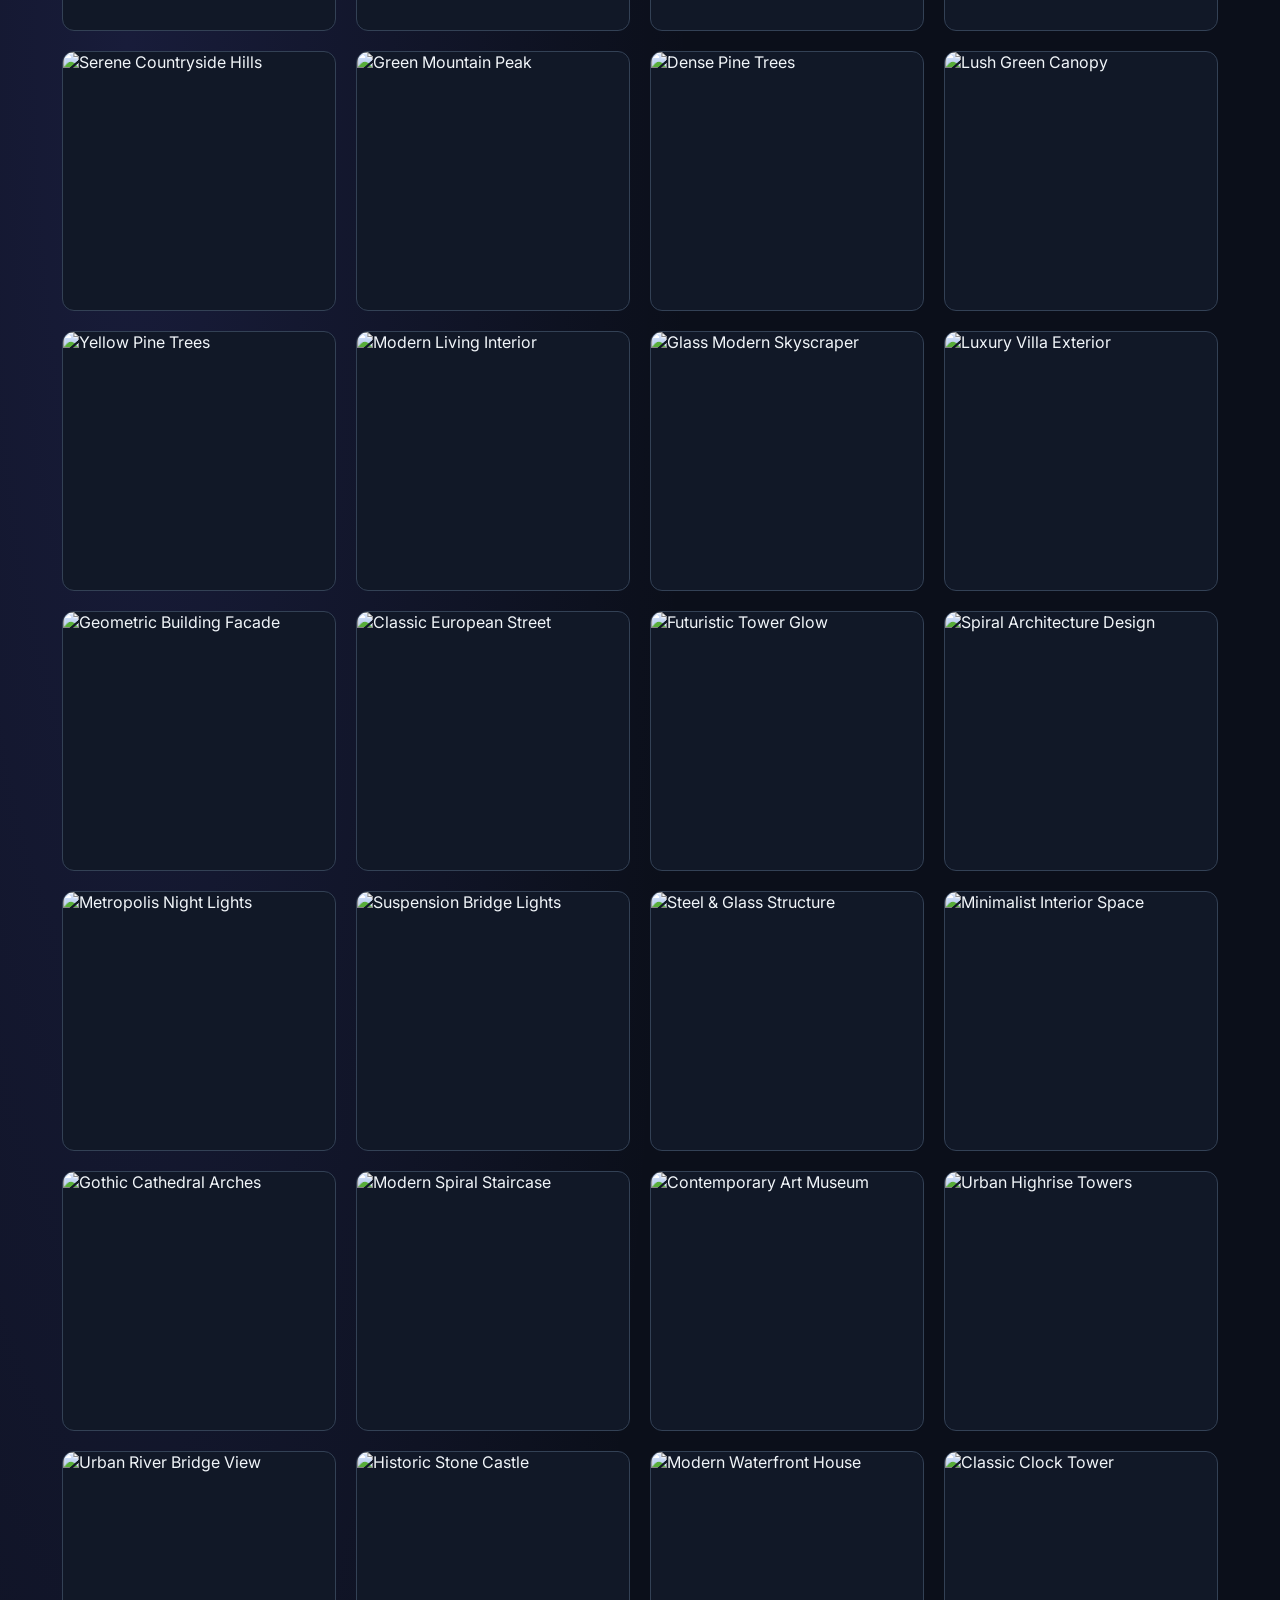
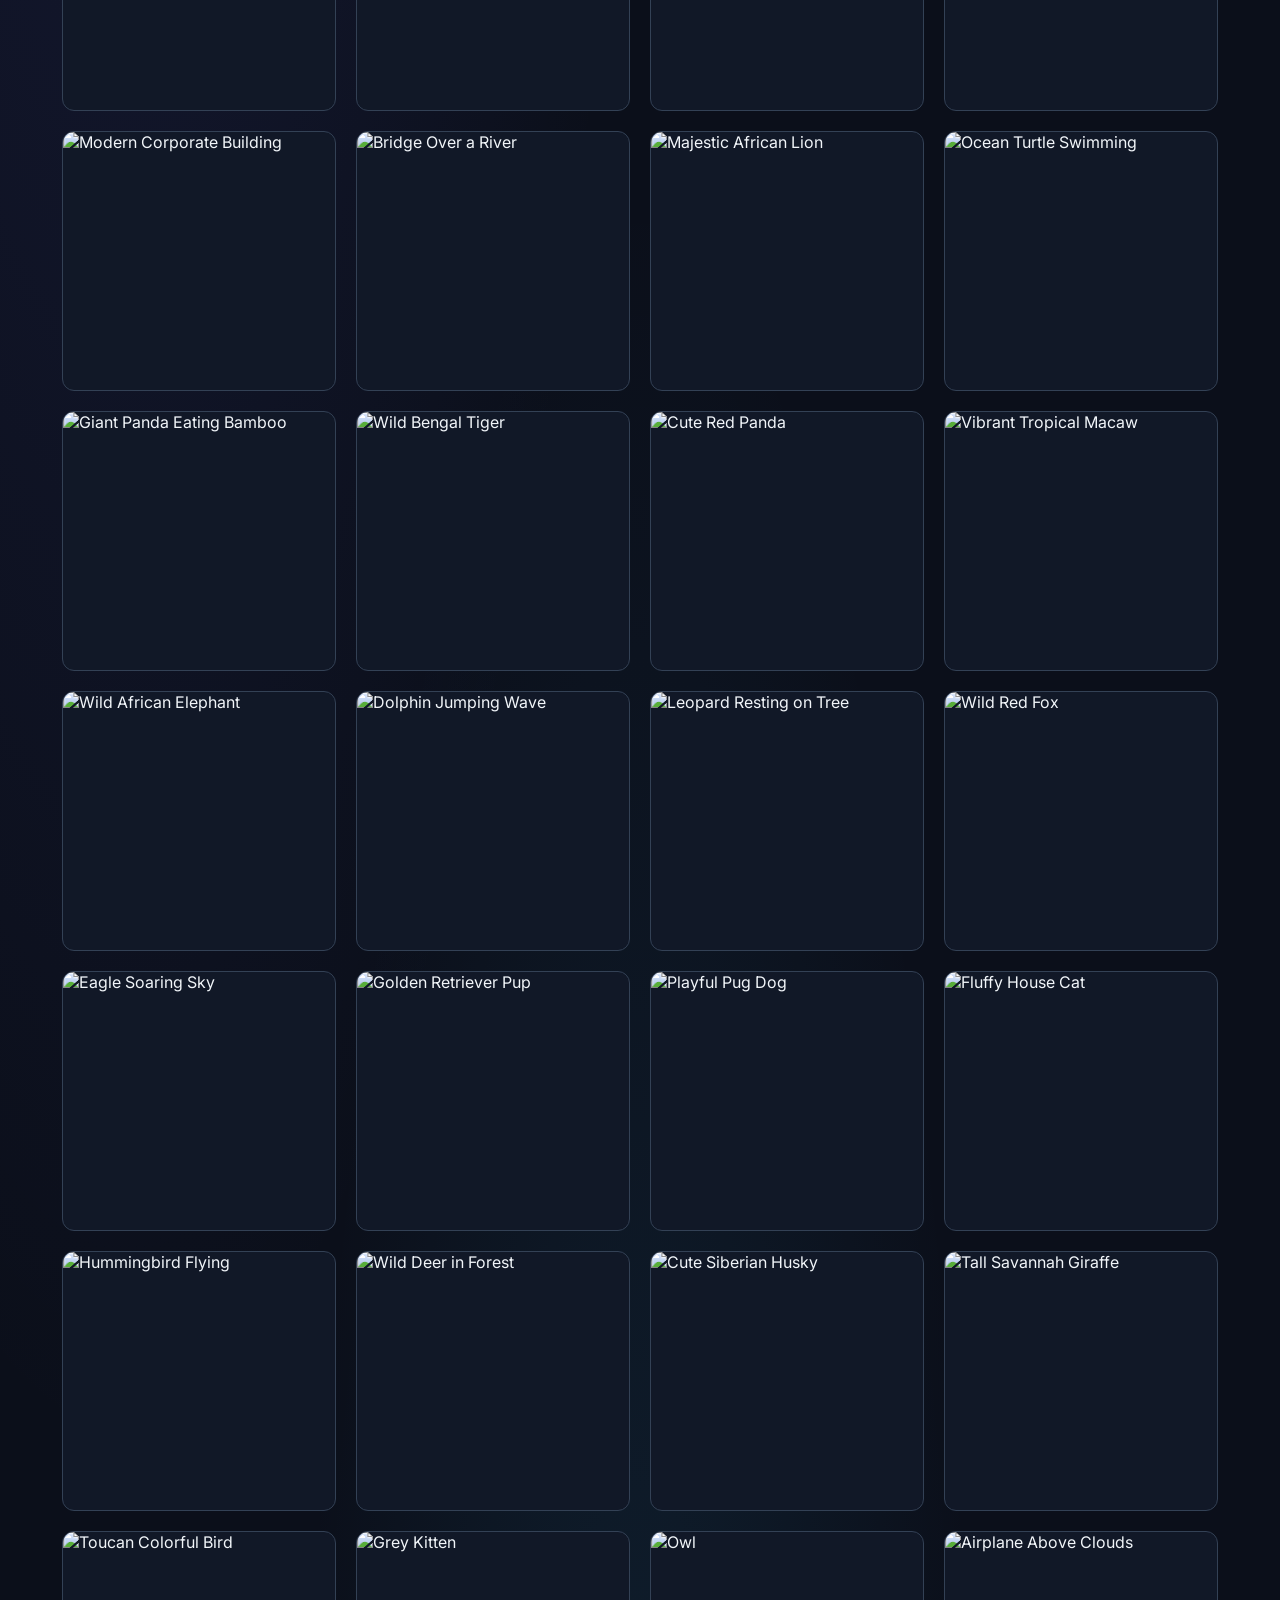
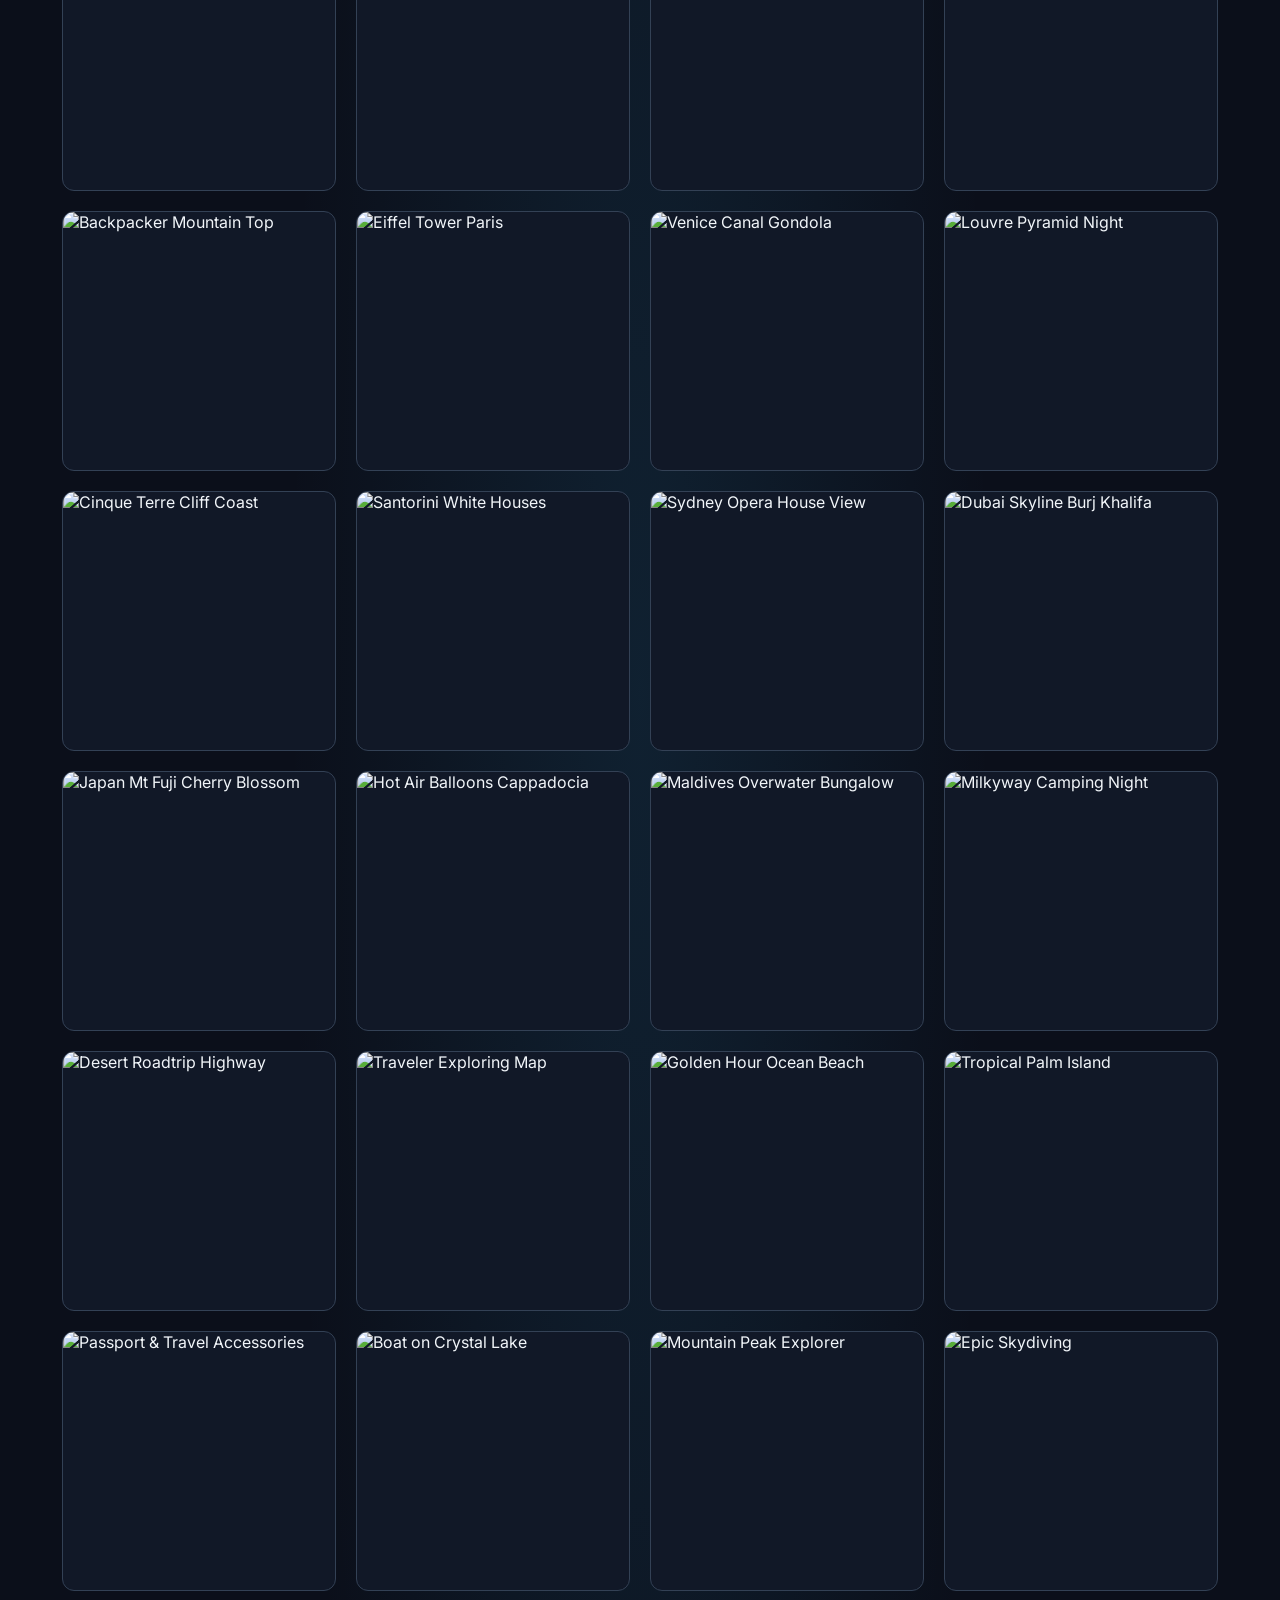
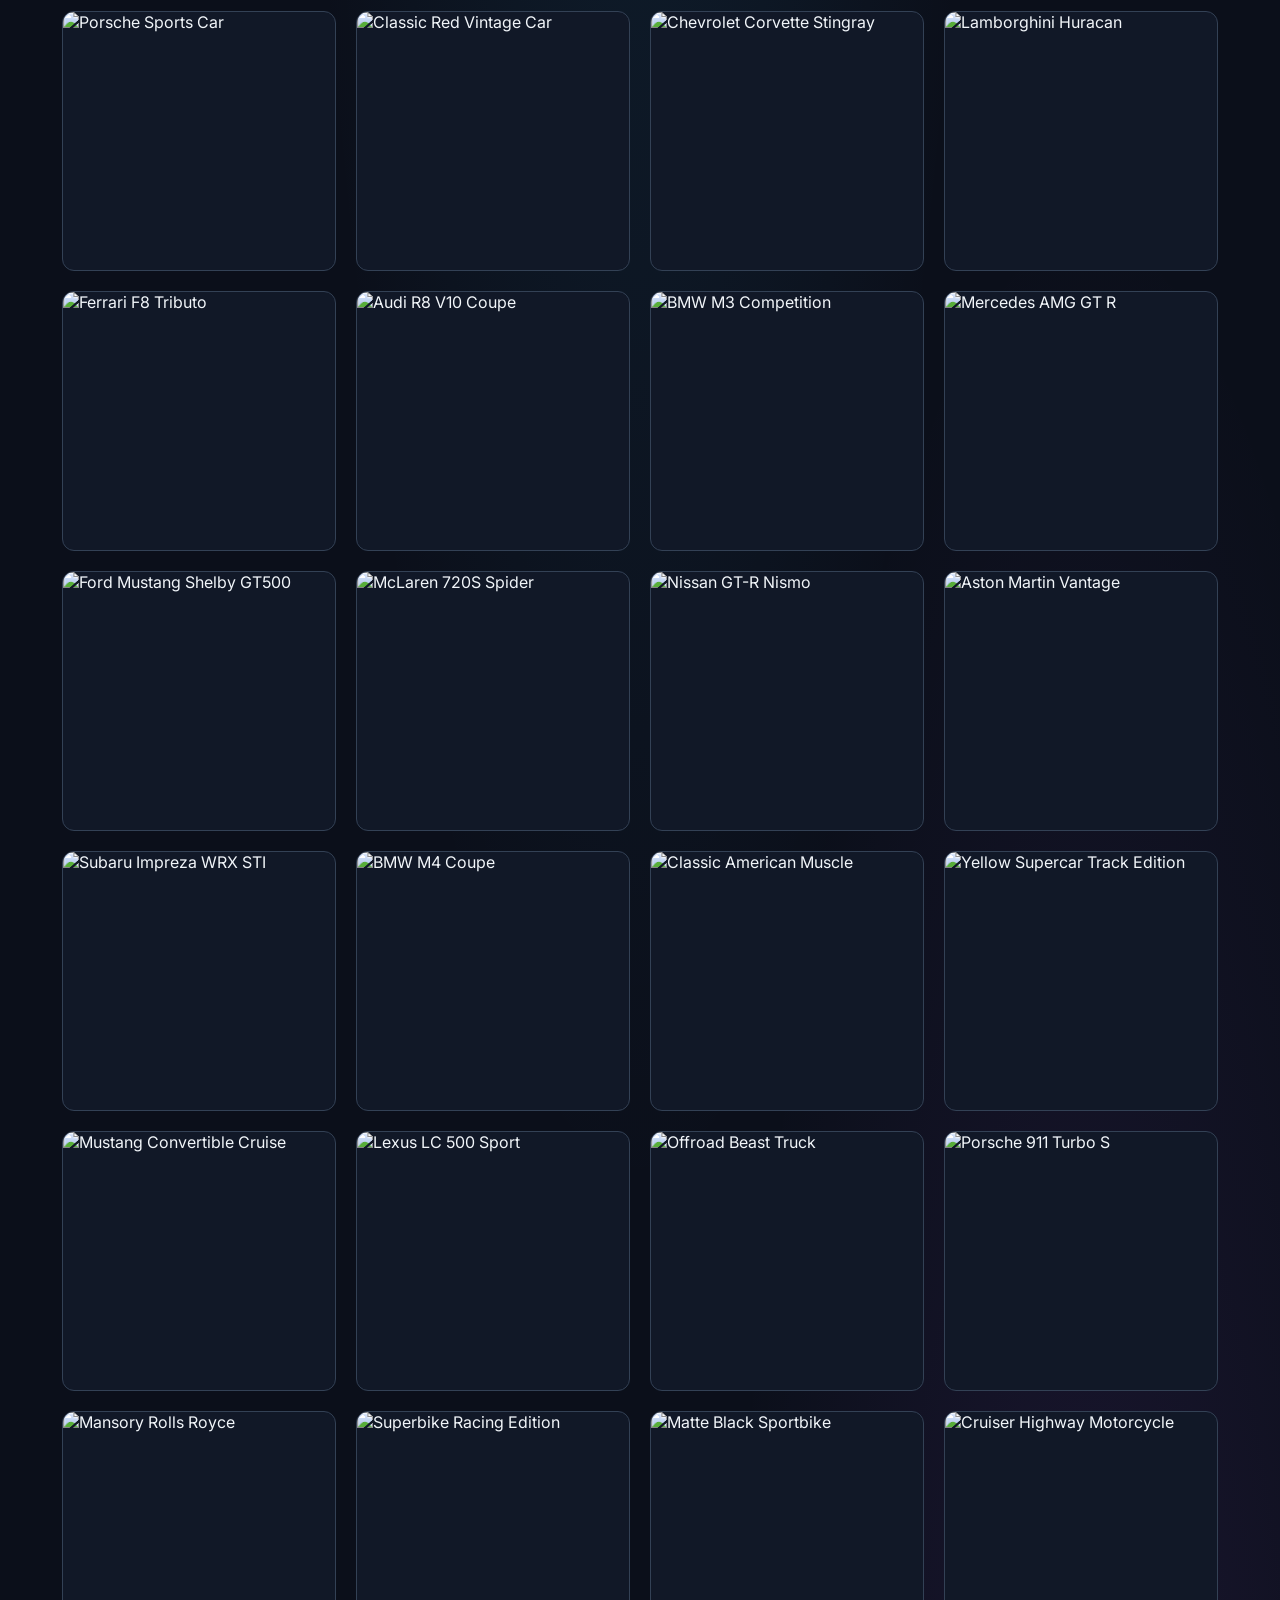
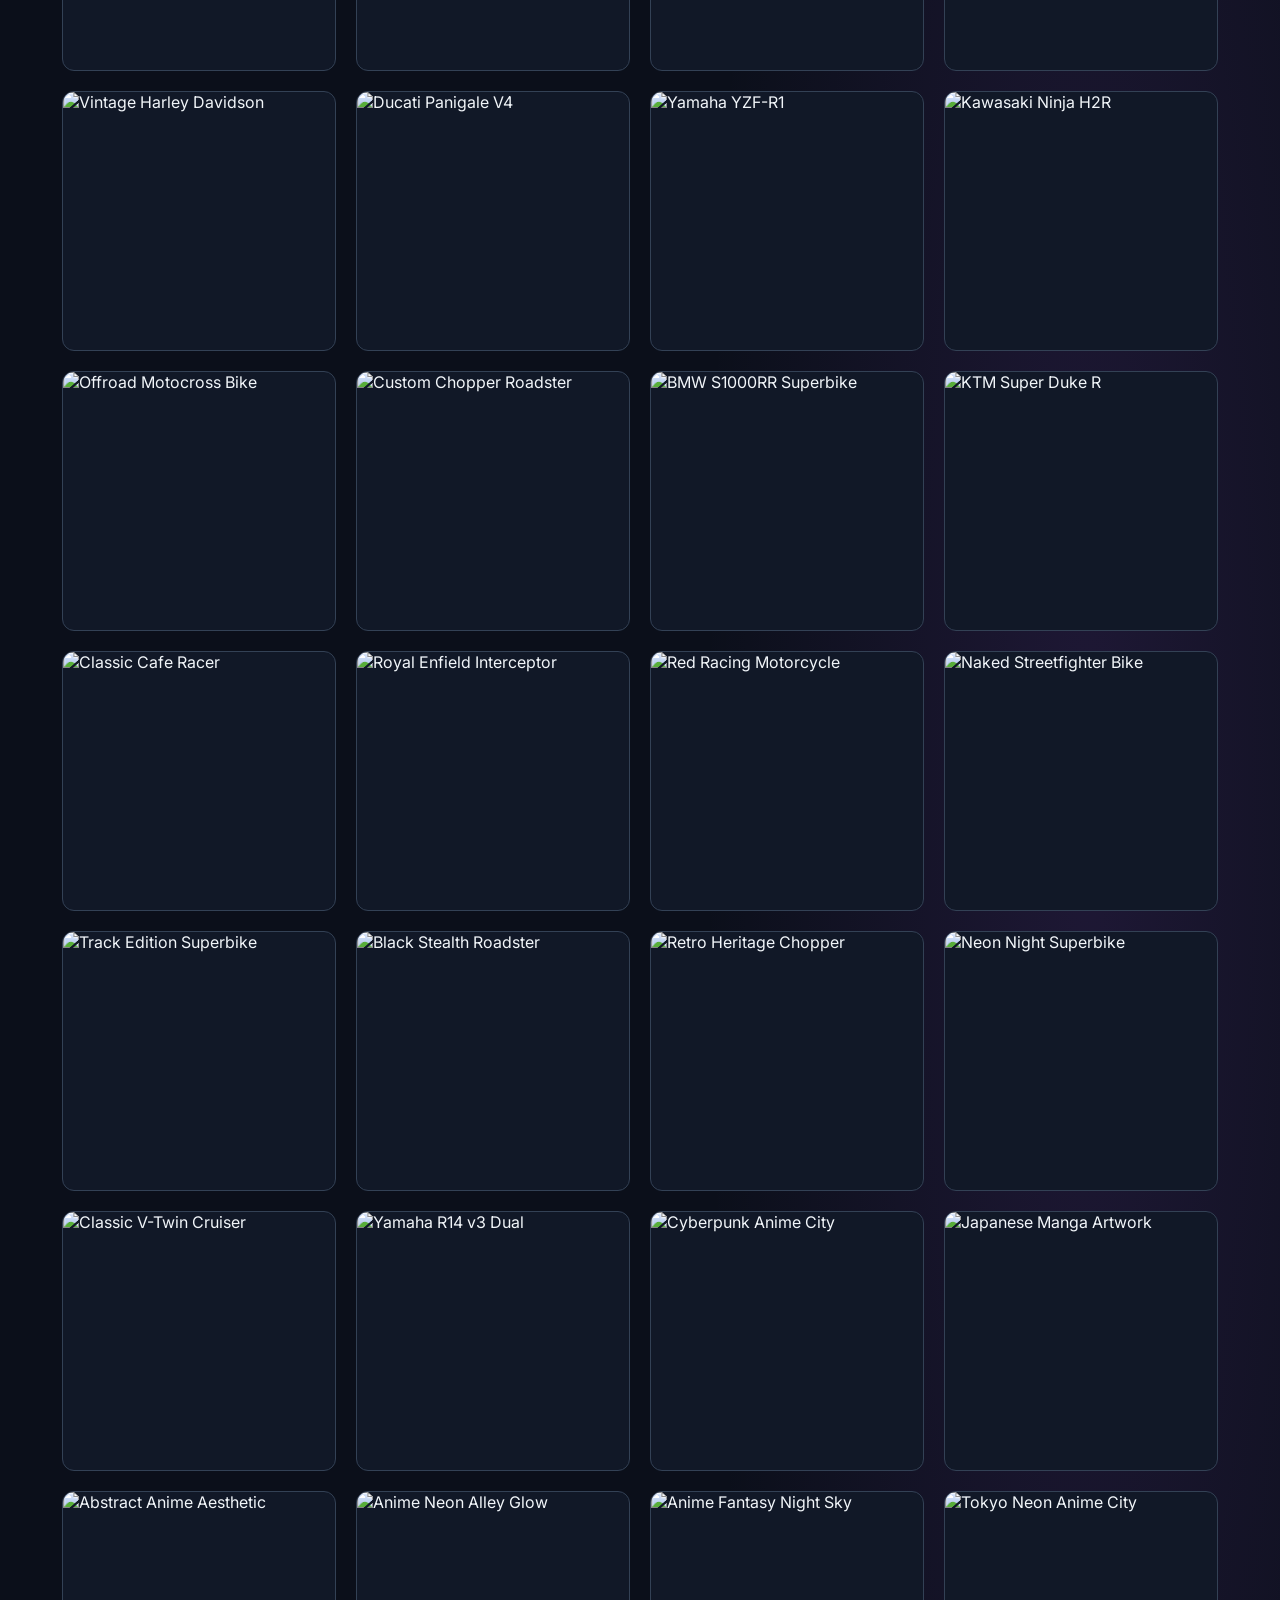
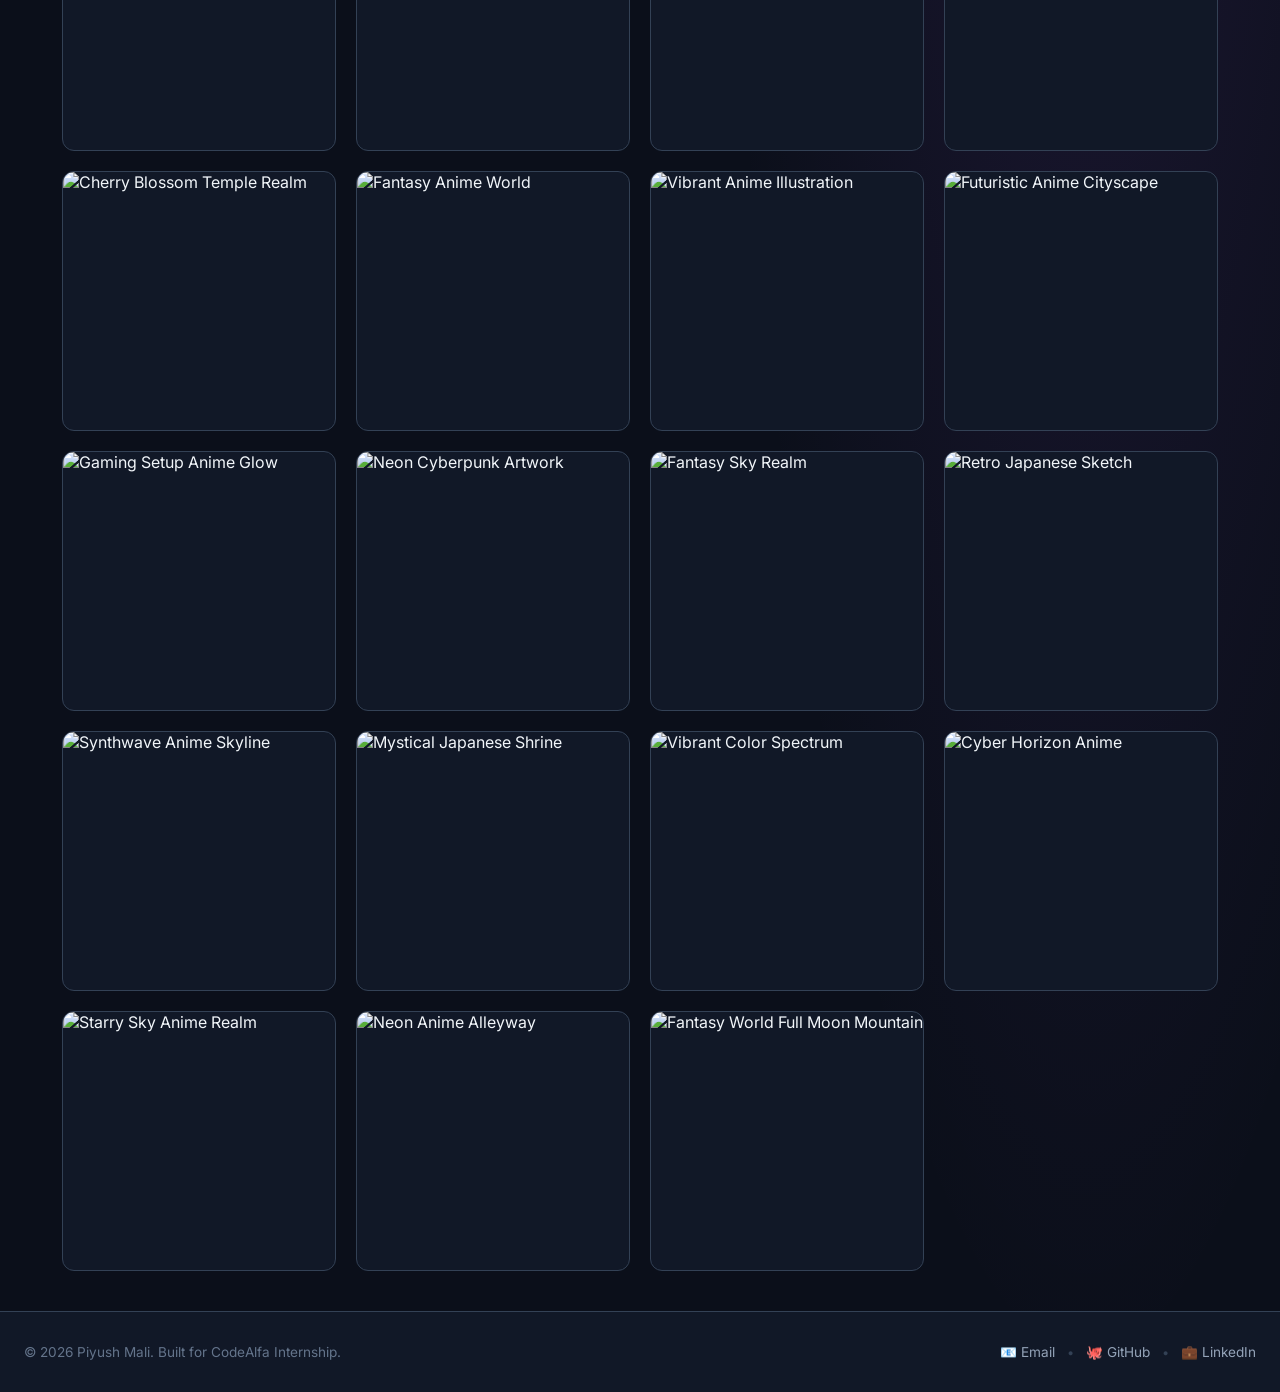
==== commit be9d1a01: "Add files via upload" ====
--- a/index.html
+++ b/index.html
@@ -7,7 +7,7 @@
     <!-- Google Fonts: Inter font -->
     <link href="https://fonts.googleapis.com/css2?family=Inter:wght@300;400;500;600;700&display=swap" rel="stylesheet">
     <!-- Version query parameter updated to force browser to reload latest CSS -->
-    <link rel="stylesheet" href="style.css?v=9.0">
+    <link rel="stylesheet" href="style.css?v=11.0">
 </head>
 <body class="dark-theme">
 
@@ -103,25 +103,39 @@
 
     <!-- LIGHTBOX MODAL WITH DOWNLOAD, BACK & 2-STEP FULLSCREEN MODE -->
     <div class="lightbox" id="lightbox">
-        <!-- Top Toolbar with Back Button, Fullscreen Exit & Download Action -->
-        <div class="lightbox-toolbar">
+        <!-- Desktop Toolbar -->
+        <div class="lightbox-toolbar desktop-toolbar">
             <button class="back-btn" id="backBtn">
                 <span>&#8592;</span> Back to Gallery
             </button>
-            
             <div class="toolbar-actions">
                 <button id="fullscreenExitBtn" class="fullscreen-exit-btn" style="display: none;">
                     <span>❌</span> Exit Fullscreen
                 </button>
                 <div class="download-group">
                     <button id="downloadHdBtn" class="download-btn" aria-label="Download HD">
-                        <span>⬇</span> Download HD
+                        <span>⬇</span> HD
                     </button>
                     <button id="downloadUhdBtn" class="download-btn uhd-btn" aria-label="Download UHD">
-                        <span>⬇</span> Download UHD
+                        <span>⬇</span> UHD
                     </button>
                 </div>
                 <span class="close-btn" id="closeBtn">&times;</span>
+            </div>
+        </div>
+
+        <!-- Mobile Toolbar (simplified for small screens) -->
+        <div class="lightbox-toolbar mobile-toolbar">
+            <button class="back-btn mobile-back" id="backBtnMobile">
+                <span>&#8592;</span>
+            </button>
+            <div class="mobile-toolbar-center">
+                <span class="lightbox-category" id="lightboxCategoryMobile">NATURE</span>
+                <span class="lightbox-title-mobile" id="lightboxCaptionMobile">Title</span>
+            </div>
+            <div class="mobile-toolbar-right">
+                <button id="downloadHdBtnMobile" class="download-btn mobile-dl" aria-label="Download HD">⬇ HD</button>
+                <span class="close-btn mobile-close" id="closeBtnMobile">&times;</span>
             </div>
         </div>
 
@@ -132,7 +146,7 @@
         <div class="lightbox-dialog" id="lightboxDialog">
             <div class="lightbox-media" id="lightboxMedia">
                 <img id="lightboxImg" src="" alt="Gallery Preview" title="Click again to enter Fullscreen Mode">
-                <div class="fullscreen-hint">🔍 Click image to enter Fullscreen mode</div>
+                <div class="fullscreen-hint">🔍 Tap image for Fullscreen</div>
             </div>
             <div class="lightbox-info">
                 <span class="lightbox-category" id="lightboxCategory">NATURE</span>
@@ -204,6 +218,6 @@
     <div class="auth-toast" id="authToast"></div>
 
     <!-- Version query parameter updated to force browser to reload latest script -->
-    <script src="script.js?v=11.0"></script>
+    <script src="script.js?v=12.0"></script>
 </body>
 </html>
--- a/style.css
+++ b/style.css
@@ -790,17 +790,364 @@
     font-size: 0.8rem;
 }
 
+/* ========== MOBILE TOOLBAR (hidden on desktop) ========== */
+.mobile-toolbar {
+    display: none;
+}
+
+/* ========== TABLET (max-width: 1024px) ========== */
+@media (max-width: 1024px) {
+    .masonry-grid {
+        grid-template-columns: repeat(3, 1fr);
+    }
+    .masonry-grid.three-col {
+        grid-template-columns: repeat(2, 1fr);
+    }
+    .page-title { font-size: 2rem; }
+}
+
+/* ========== MOBILE (max-width: 768px) ========== */
 @media (max-width: 768px) {
-    .stats-row { gap: 10px; padding: 8px 14px; }
+
+    /* --- SAFE AREA (notch phones) --- */
+    .nav-container {
+        padding: calc(0.6rem + env(safe-area-inset-top, 0px)) 0.9rem 0.6rem 0.9rem;
+        gap: 6px;
+    }
+    .brand { gap: 8px; }
+    .brand-subtitle { display: none; }
+    .brand-title { font-size: 0.85rem; font-weight: 600; }
+    .logo-box { padding: 4px 8px; font-size: 0.75rem; }
+    .nav-actions { gap: 5px; }
+    .auth-btn {
+        padding: 5px 10px;
+        font-size: 0.76rem;
+        border-radius: 16px;
+    }
+    .theme-toggle-btn {
+        padding: 5px 10px;
+        font-size: 0.76rem;
+        border-radius: 16px;
+    }
+    #themeText { display: none; }
+
+    /* --- MAIN CONTAINER --- */
+    .main-container {
+        padding: 1.2rem 0.9rem;
+    }
+
+    /* --- HERO HEADER --- */
+    .hero-header { margin-bottom: 1.2rem; }
+    .hero-top-badge {
+        font-size: 0.7rem;
+        padding: 3px 10px;
+        margin-bottom: 0.6rem;
+    }
+    .page-title {
+        font-size: 1.35rem;
+        line-height: 1.25;
+        margin-bottom: 0.4rem;
+    }
+    .page-desc {
+        font-size: 0.82rem;
+        line-height: 1.5;
+        margin-bottom: 1rem;
+        max-width: 100%;
+    }
+
+    /* --- STATS ROW --- */
+    .stats-row {
+        gap: 8px;
+        padding: 8px 12px;
+        width: 100%;
+        justify-content: center;
+        border-radius: var(--radius-sm);
+        margin-bottom: 1.2rem;
+    }
     .stat-divider { display: none; }
-    .lightbox-toolbar { padding: 1rem 1.2rem; }
-    .toolbar-actions { gap: 6px; }
-    .download-btn { padding: 5px 10px; font-size: 0.75rem; }
-    .back-btn { padding: 5px 10px; font-size: 0.75rem; }
-    .masonry-grid { grid-template-columns: repeat(2, 1fr); }
-    .gallery-card { height: 200px; }
-    .footer-container { flex-direction: column; text-align: center; }
-    .back-to-top { bottom: 5rem; right: 1rem; width: 42px; height: 42px; font-size: 1rem; }
+    .stat-item { gap: 3px; }
+    .stat-number { font-size: 0.85rem; }
+    .stat-text { font-size: 0.72rem; }
+
+    /* --- SEARCH BOX --- */
+    .search-box-wrapper { max-width: 100%; width: 100%; }
+    .search-input-box { padding: 0 12px; border-radius: var(--radius-sm); }
+    #searchInput {
+        padding: 10px 0;
+        font-size: 0.85rem;
+    }
+    .search-icon { font-size: 0.9rem; margin-right: 8px; }
+
+    /* --- FILTER TABS (Horizontal Scroll) --- */
+    .filter-wrapper { margin-bottom: 1.2rem; }
+    .filter-tabs {
+        display: flex;
+        flex-wrap: nowrap;
+        overflow-x: auto;
+        -webkit-overflow-scrolling: touch;
+        scrollbar-width: none;
+        padding: 3px;
+        gap: 3px;
+        width: 100%;
+        border-radius: var(--radius-sm);
+    }
+    .filter-tabs::-webkit-scrollbar { display: none; }
+    .tab-btn {
+        padding: 6px 11px;
+        font-size: 0.78rem;
+        white-space: nowrap;
+        flex-shrink: 0;
+        border-radius: 6px;
+    }
+    .tab-btn .badge { display: none; }
+
+    /* --- GALLERY GRID --- */
+    .masonry-grid {
+        grid-template-columns: repeat(2, 1fr);
+        gap: 0.6rem;
+    }
+    .masonry-grid.three-col {
+        grid-template-columns: repeat(2, 1fr);
+    }
+
+    /* --- GALLERY CARDS (aspect-ratio + always visible overlay) --- */
+    .gallery-card {
+        height: auto;
+        aspect-ratio: 3 / 4;
+        border-radius: 10px;
+    }
+    .gallery-card img {
+        object-fit: cover;
+    }
+    .card-overlay {
+        opacity: 1;
+        transform: translateY(0);
+        padding: 0.7rem;
+        background: linear-gradient(
+            to top,
+            rgba(0, 0, 0, 0.85) 0%,
+            rgba(0, 0, 0, 0.25) 50%,
+            transparent 100%
+        );
+    }
+    .card-tag {
+        font-size: 0.6rem;
+        margin-bottom: 2px;
+    }
+    .card-title {
+        font-size: 0.78rem;
+        line-height: 1.2;
+    }
+
+    /* --- LIGHTBOX (Desktop toolbar hidden, Mobile toolbar shown) --- */
+    .lightbox {
+        padding: 0;
+        background: rgba(0, 0, 0, 0.96);
+        justify-content: flex-start;
+    }
+    .desktop-toolbar { display: none !important; }
+    .mobile-toolbar {
+        display: flex;
+        align-items: center;
+        justify-content: space-between;
+        padding: calc(0.6rem + env(safe-area-inset-top, 0px)) 0.8rem 0.6rem 0.8rem;
+        background: var(--bg-surface);
+        border-bottom: 1px solid var(--border-color);
+        width: 100%;
+        position: relative;
+        z-index: 1010;
+        gap: 6px;
+    }
+    .mobile-back {
+        padding: 6px 10px;
+        font-size: 0.9rem;
+        gap: 2px;
+        flex-shrink: 0;
+    }
+    .mobile-toolbar-center {
+        flex: 1;
+        min-width: 0;
+        text-align: center;
+        overflow: hidden;
+    }
+    .mobile-toolbar-center .lightbox-category {
+        display: block;
+        font-size: 0.6rem;
+        margin-bottom: 1px;
+    }
+    .lightbox-title-mobile {
+        display: block;
+        font-size: 0.78rem;
+        font-weight: 600;
+        color: var(--text-primary);
+        white-space: nowrap;
+        overflow: hidden;
+        text-overflow: ellipsis;
+    }
+    .mobile-toolbar-right {
+        display: flex;
+        align-items: center;
+        gap: 5px;
+        flex-shrink: 0;
+    }
+    .mobile-dl {
+        padding: 5px 10px;
+        font-size: 0.72rem;
+        border-radius: 14px;
+    }
+    .mobile-close {
+        font-size: 1.4rem;
+        padding: 0 4px;
+        line-height: 1;
+    }
+
+    /* --- LIGHTBOX DIALOG & IMAGE --- */
+    .lightbox-dialog {
+        max-width: 100vw;
+        width: 100%;
+        border-radius: 0;
+        border: none;
+        margin-top: 0;
+        flex: 1;
+        display: flex;
+        flex-direction: column;
+        min-height: 0;
+    }
+    .lightbox-media {
+        flex: 1;
+        max-height: none;
+        background: #000;
+        display: flex;
+        justify-content: center;
+        align-items: center;
+        min-height: 0;
+    }
+    .lightbox-media img {
+        max-width: 100vw;
+        max-height: 100%;
+        width: 100%;
+        height: 100%;
+        object-fit: contain;
+        cursor: zoom-in;
+    }
+    .fullscreen-hint { display: none; }
+    .lightbox-info { display: none; }
+
+    /* --- NAV ARROWS --- */
+    .nav-btn {
+        width: 38px;
+        height: 38px;
+        font-size: 1rem;
+        background: rgba(0, 0, 0, 0.6);
+        border: 1px solid rgba(255, 255, 255, 0.2);
+        color: #fff;
+        backdrop-filter: blur(8px);
+    }
+    .nav-btn:hover {
+        background: rgba(56, 189, 248, 0.3);
+        border-color: var(--accent-color);
+    }
+    .prev-btn { left: 6px; }
+    .next-btn { right: 6px; }
+
+    /* --- FOOTER --- */
+    .site-footer { padding: 1.2rem 0.9rem; }
+    .footer-container {
+        flex-direction: column;
+        text-align: center;
+        gap: 6px;
+    }
+    .copyright { font-size: 0.75rem; }
+    .social-links { gap: 8px; }
+    .footer-link { font-size: 0.75rem; }
+    .divider { display: none; }
+
+    /* --- BACK TO TOP --- */
+    .back-to-top {
+        bottom: 3.5rem;
+        right: 0.8rem;
+        width: 40px;
+        height: 40px;
+        font-size: 1rem;
+    }
+
+    /* --- AUTH MODAL --- */
+    .auth-modal { max-width: 92vw; border-radius: var(--radius-md); }
+    .auth-modal-header { padding: 1rem 1.2rem 0; }
+    .auth-modal-title { font-size: 1.05rem; }
+    .auth-close-btn { font-size: 1.4rem; }
+    .auth-form-body { padding: 1rem 1.2rem 1.4rem; }
+    .form-group { gap: 4px; }
+    .form-label { font-size: 0.78rem; }
+    .form-input { padding: 9px 12px; font-size: 0.85rem; border-radius: 8px; }
+    .auth-submit-btn { padding: 10px; font-size: 0.88rem; border-radius: 8px; }
+
+    /* --- TOAST --- */
+    .auth-toast {
+        bottom: 1rem;
+        right: 0.8rem;
+        left: 0.8rem;
+        text-align: center;
+        font-size: 0.8rem;
+        padding: 10px 14px;
+        border-radius: 10px;
+    }
+}
+
+/* ========== SMALL MOBILE (max-width: 480px) ========== */
+@media (max-width: 480px) {
+    .nav-container { padding: calc(0.5rem + env(safe-area-inset-top, 0px)) 0.7rem 0.5rem 0.7rem; }
+    .brand { gap: 6px; }
+    .brand-title { font-size: 0.8rem; }
+    .logo-box { padding: 3px 6px; font-size: 0.7rem; }
+    .auth-btn { padding: 4px 8px; font-size: 0.7rem; }
+    .theme-toggle-btn { padding: 4px 8px; font-size: 0.7rem; }
+
+    .main-container { padding: 0.9rem 0.7rem; }
+    .page-title { font-size: 1.2rem; }
+    .page-desc { font-size: 0.78rem; margin-bottom: 0.8rem; }
+
+    .stats-row { padding: 6px 8px; gap: 6px; }
+    .stat-number { font-size: 0.78rem; }
+    .stat-text { font-size: 0.65rem; }
+
+    .search-input-box { padding: 0 10px; }
+    #searchInput { padding: 9px 0; font-size: 0.82rem; }
+
+    .tab-btn { padding: 5px 9px; font-size: 0.73rem; }
+
+    .masonry-grid { gap: 0.45rem; }
+    .gallery-card { border-radius: 8px; }
+    .card-overlay { padding: 0.55rem; }
+    .card-tag { font-size: 0.55rem; }
+    .card-title { font-size: 0.72rem; }
+
+    .mobile-toolbar { padding: calc(0.5rem + env(safe-area-inset-top, 0px)) 0.6rem 0.5rem 0.6rem; }
+    .mobile-back { padding: 5px 8px; font-size: 0.85rem; }
+    .mobile-dl { padding: 4px 8px; font-size: 0.68rem; }
+    .mobile-close { font-size: 1.3rem; }
+    .lightbox-title-mobile { font-size: 0.73rem; }
+    .mobile-toolbar-center .lightbox-category { font-size: 0.55rem; }
+
+    .nav-btn { width: 34px; height: 34px; font-size: 0.85rem; }
+    .prev-btn { left: 4px; }
+    .next-btn { right: 4px; }
+
+    .auth-toast {
+        bottom: 0.7rem;
+        right: 0.5rem;
+        left: 0.5rem;
+        font-size: 0.75rem;
+        padding: 8px 12px;
+    }
+
+    .back-to-top {
+        bottom: 3rem;
+        right: 0.6rem;
+        width: 36px;
+        height: 36px;
+        font-size: 0.85rem;
+    }
 }
 
 /* ========================================
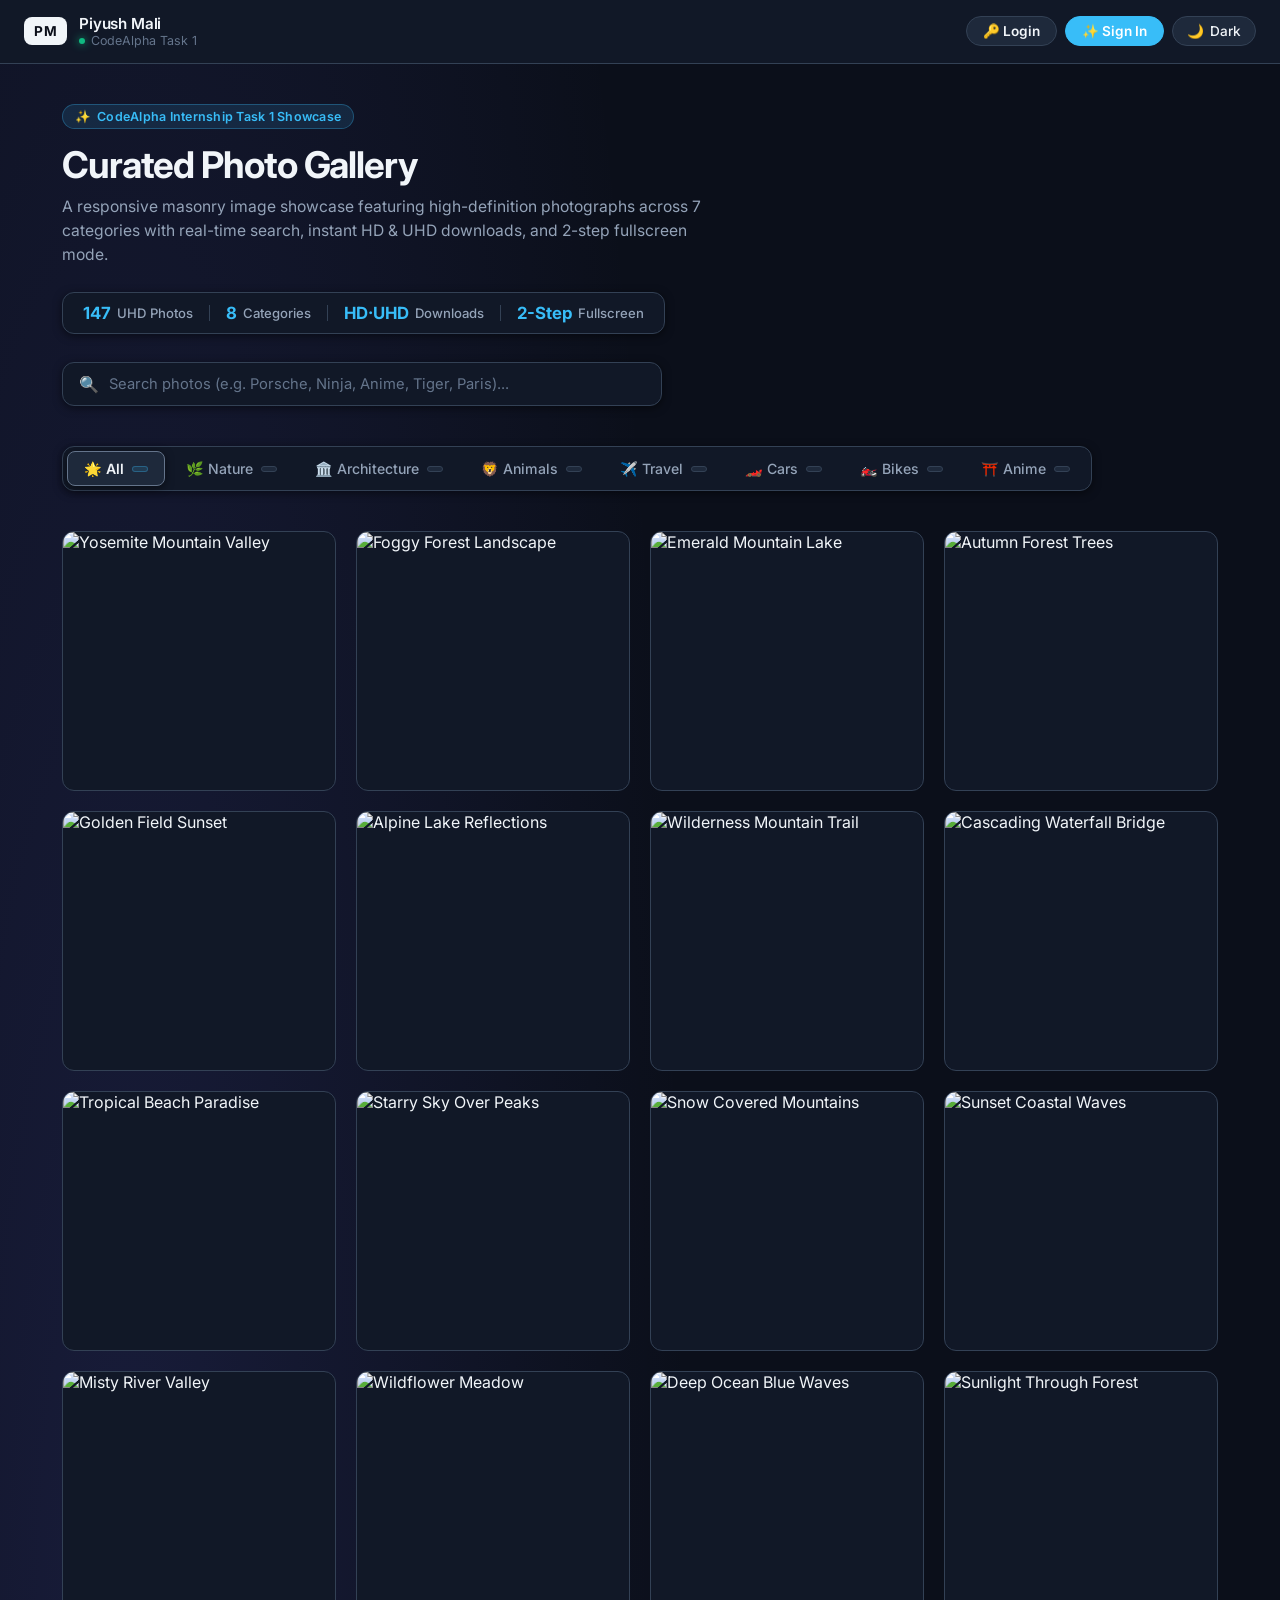
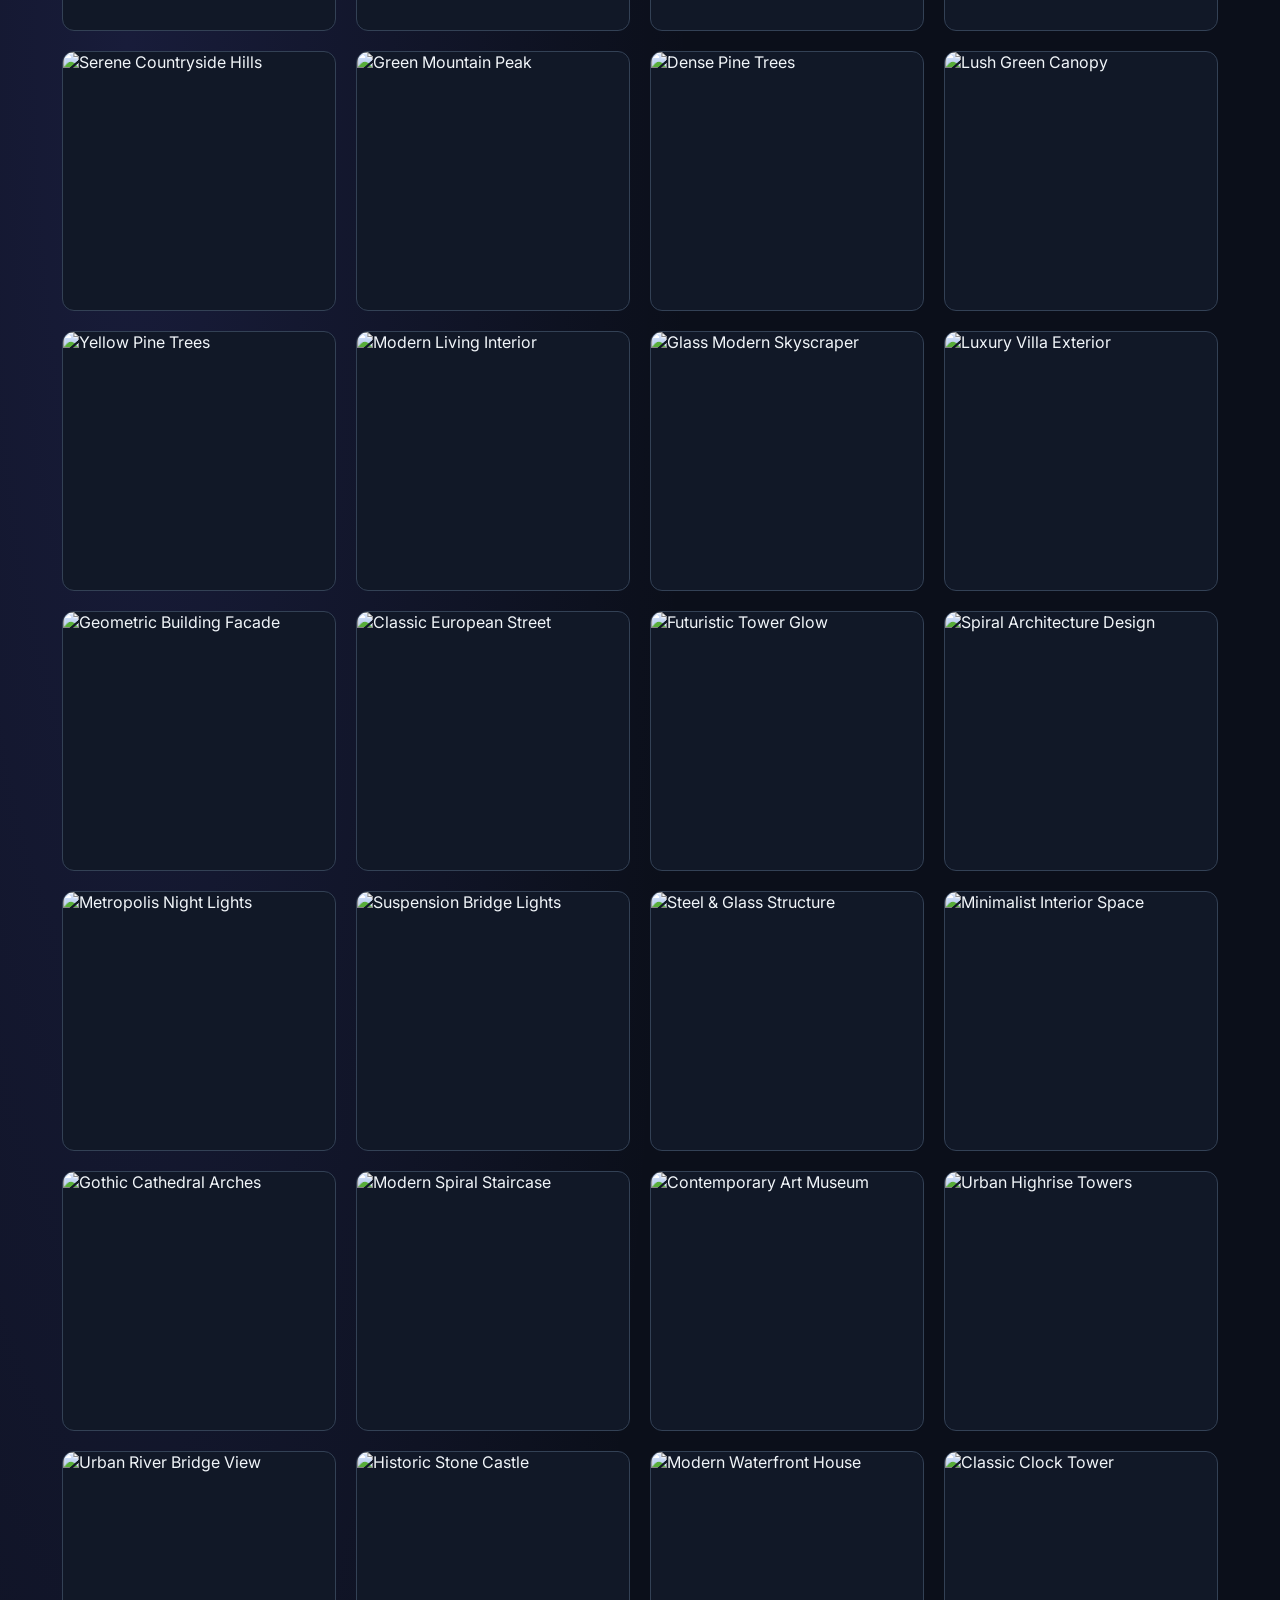
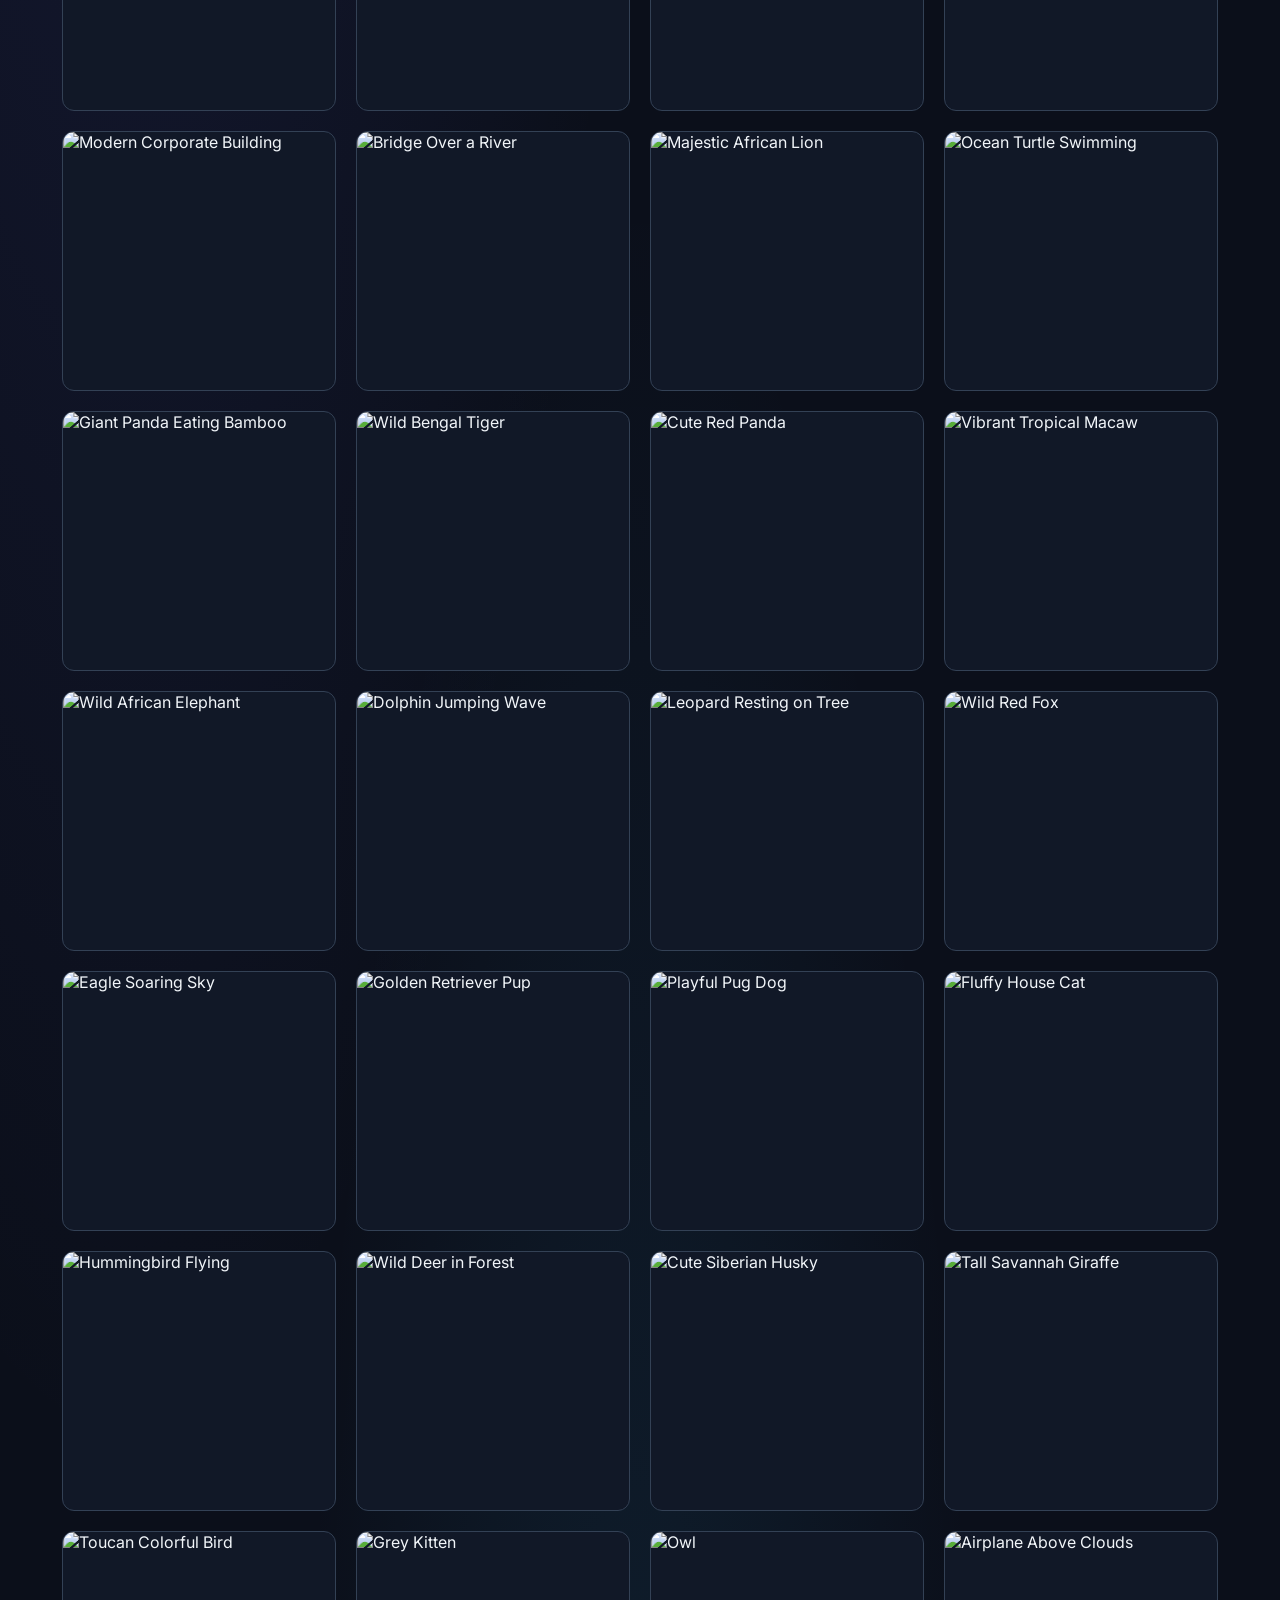
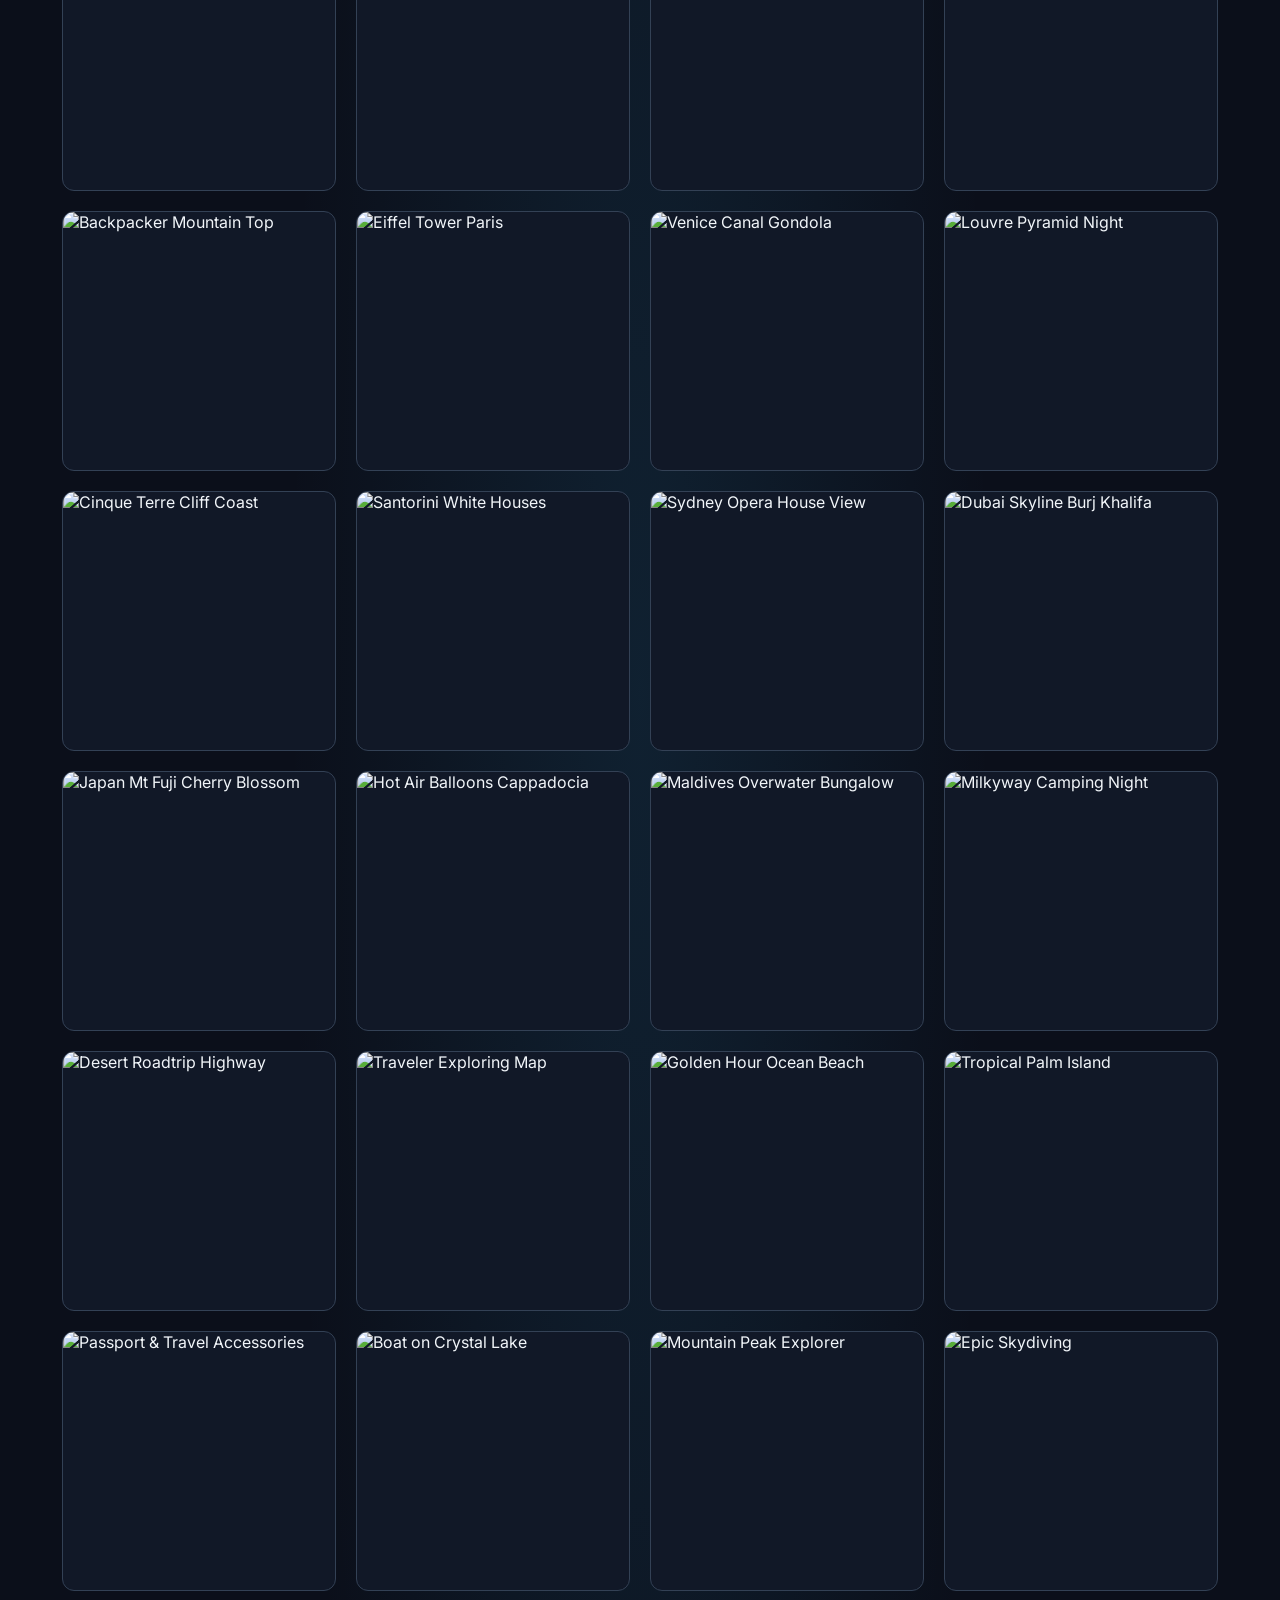
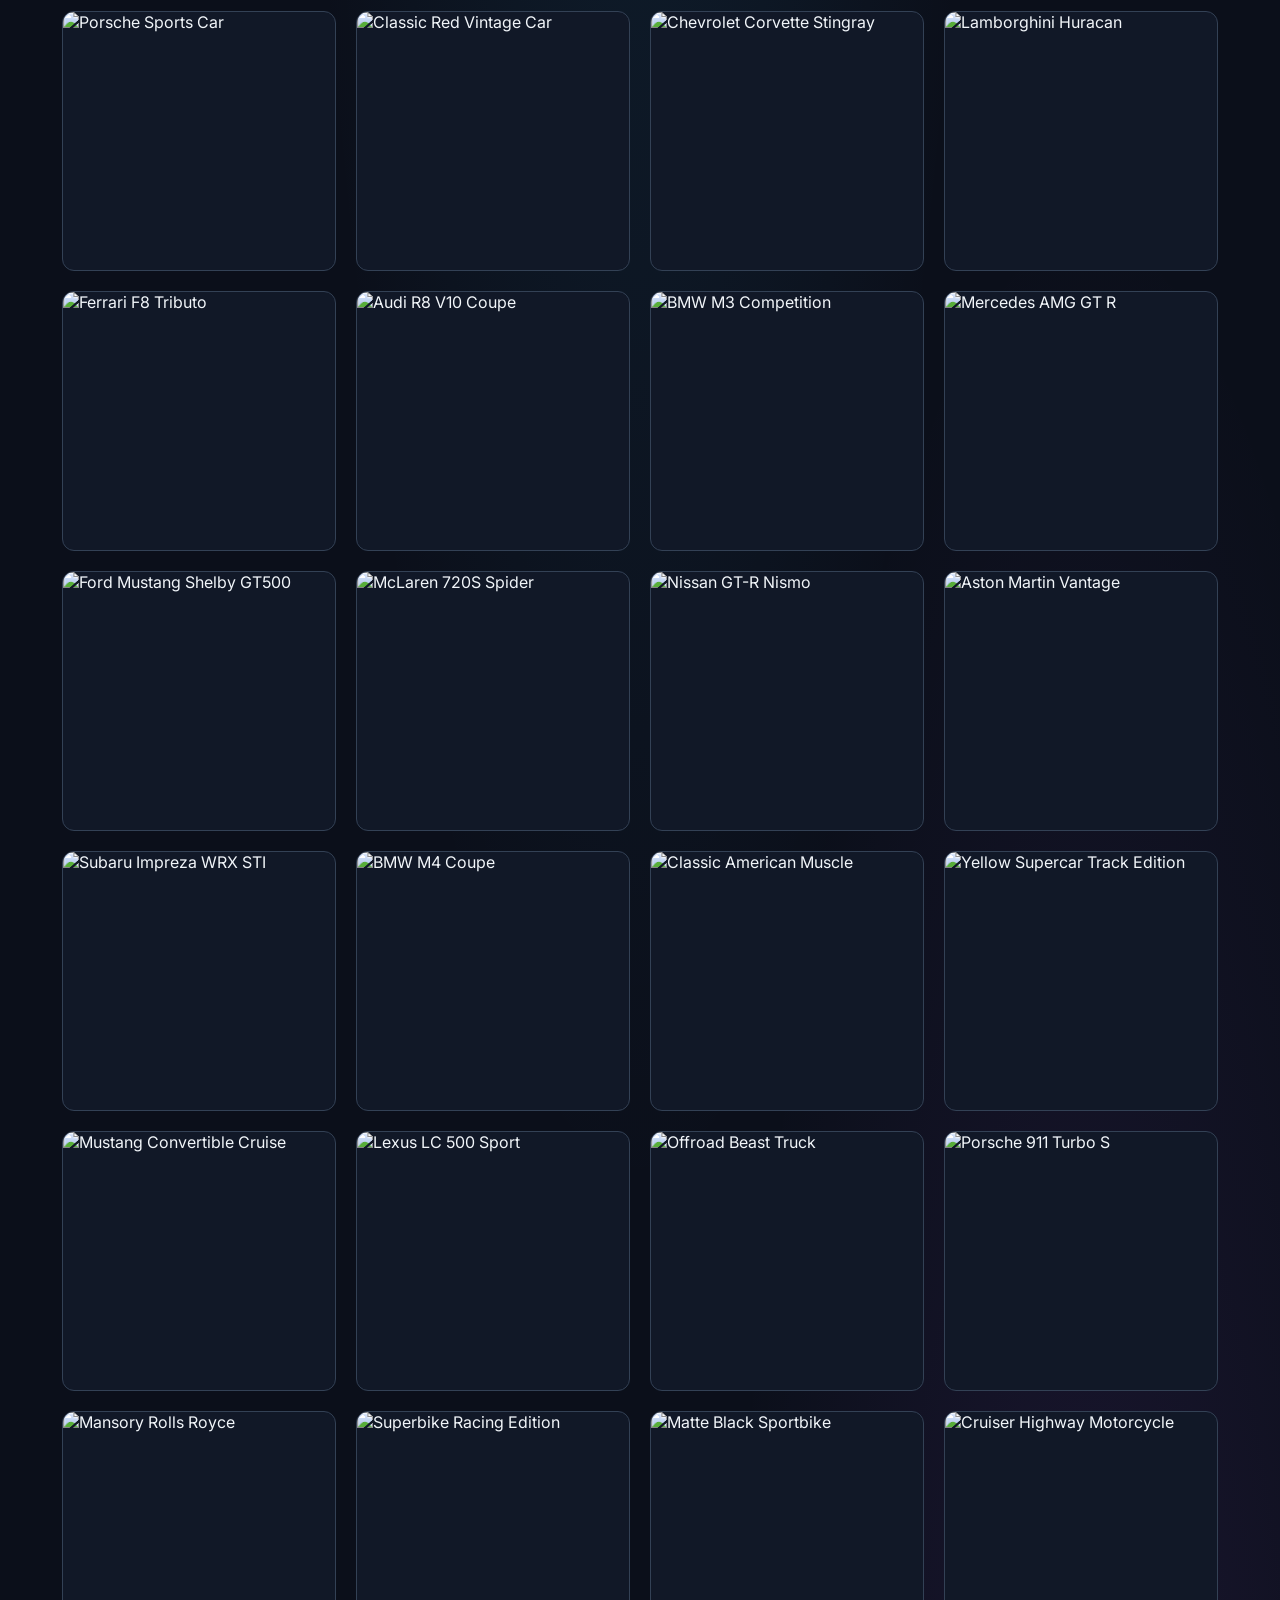
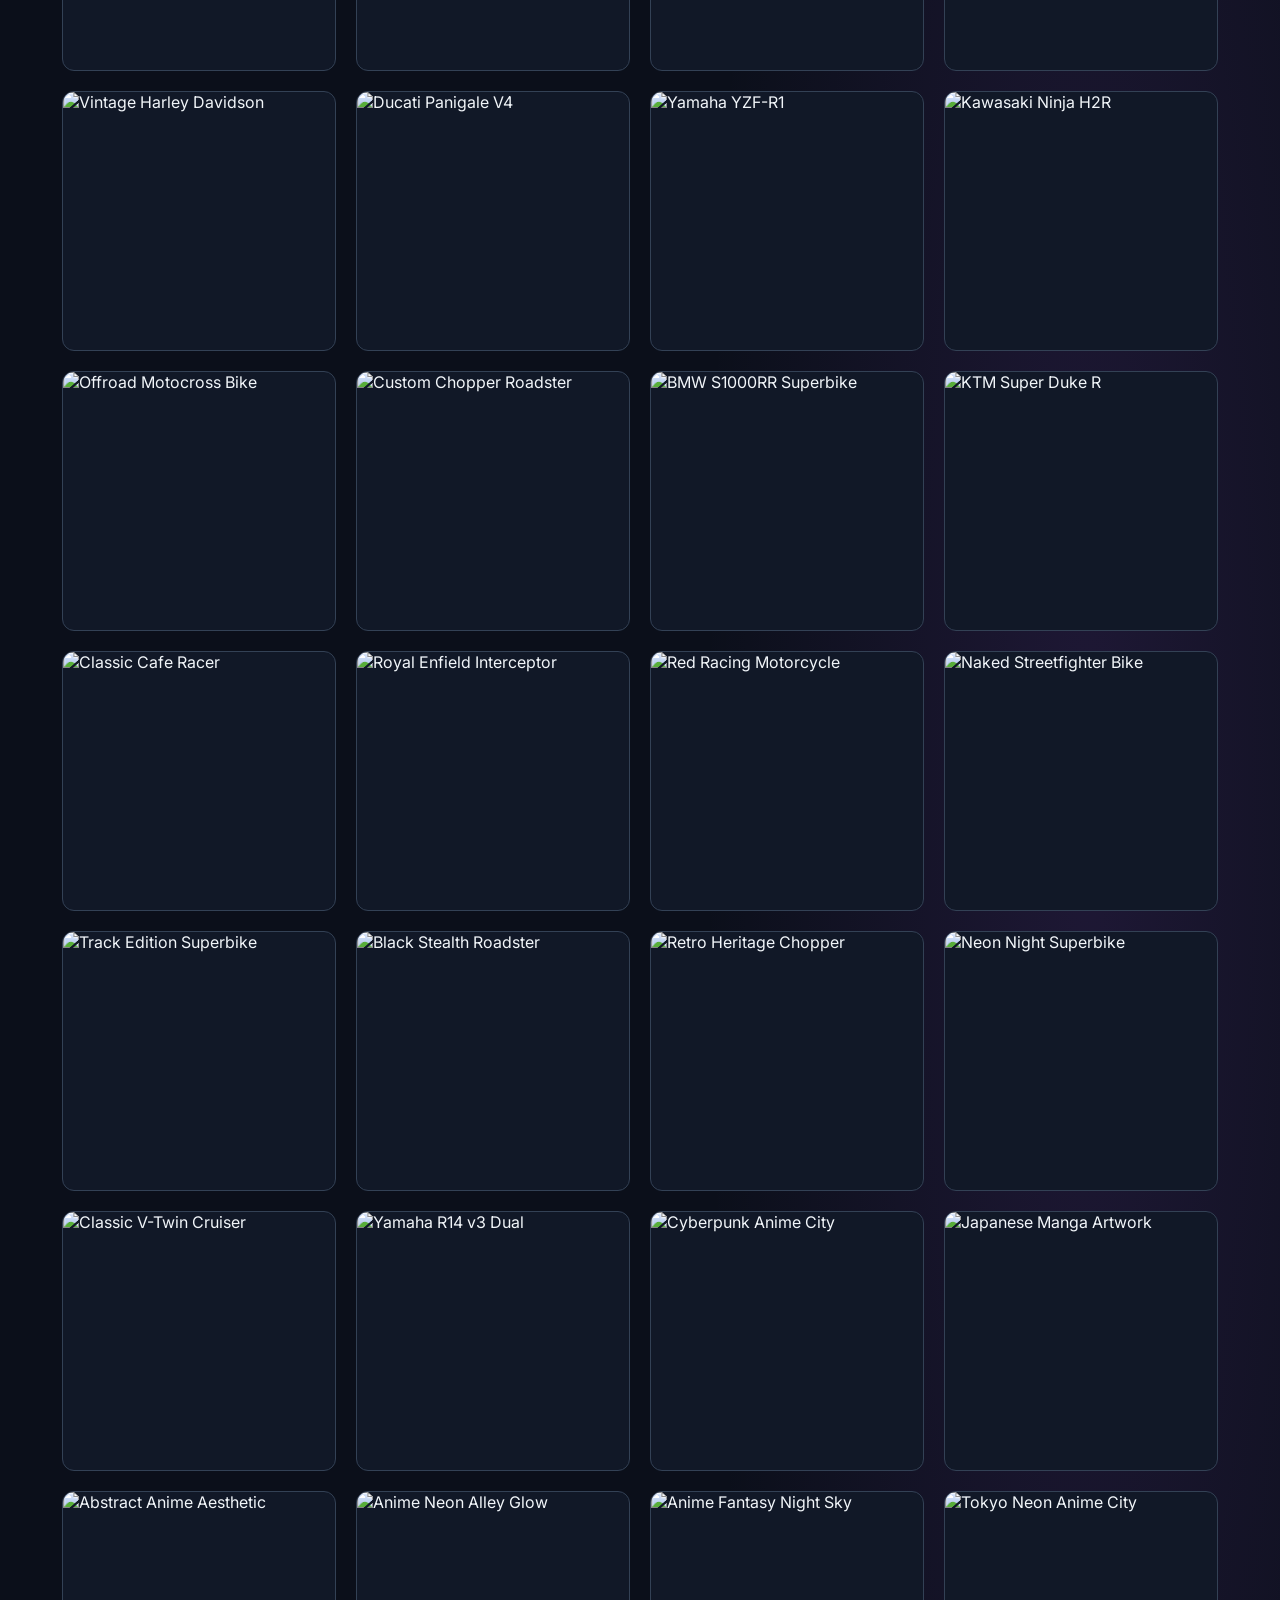
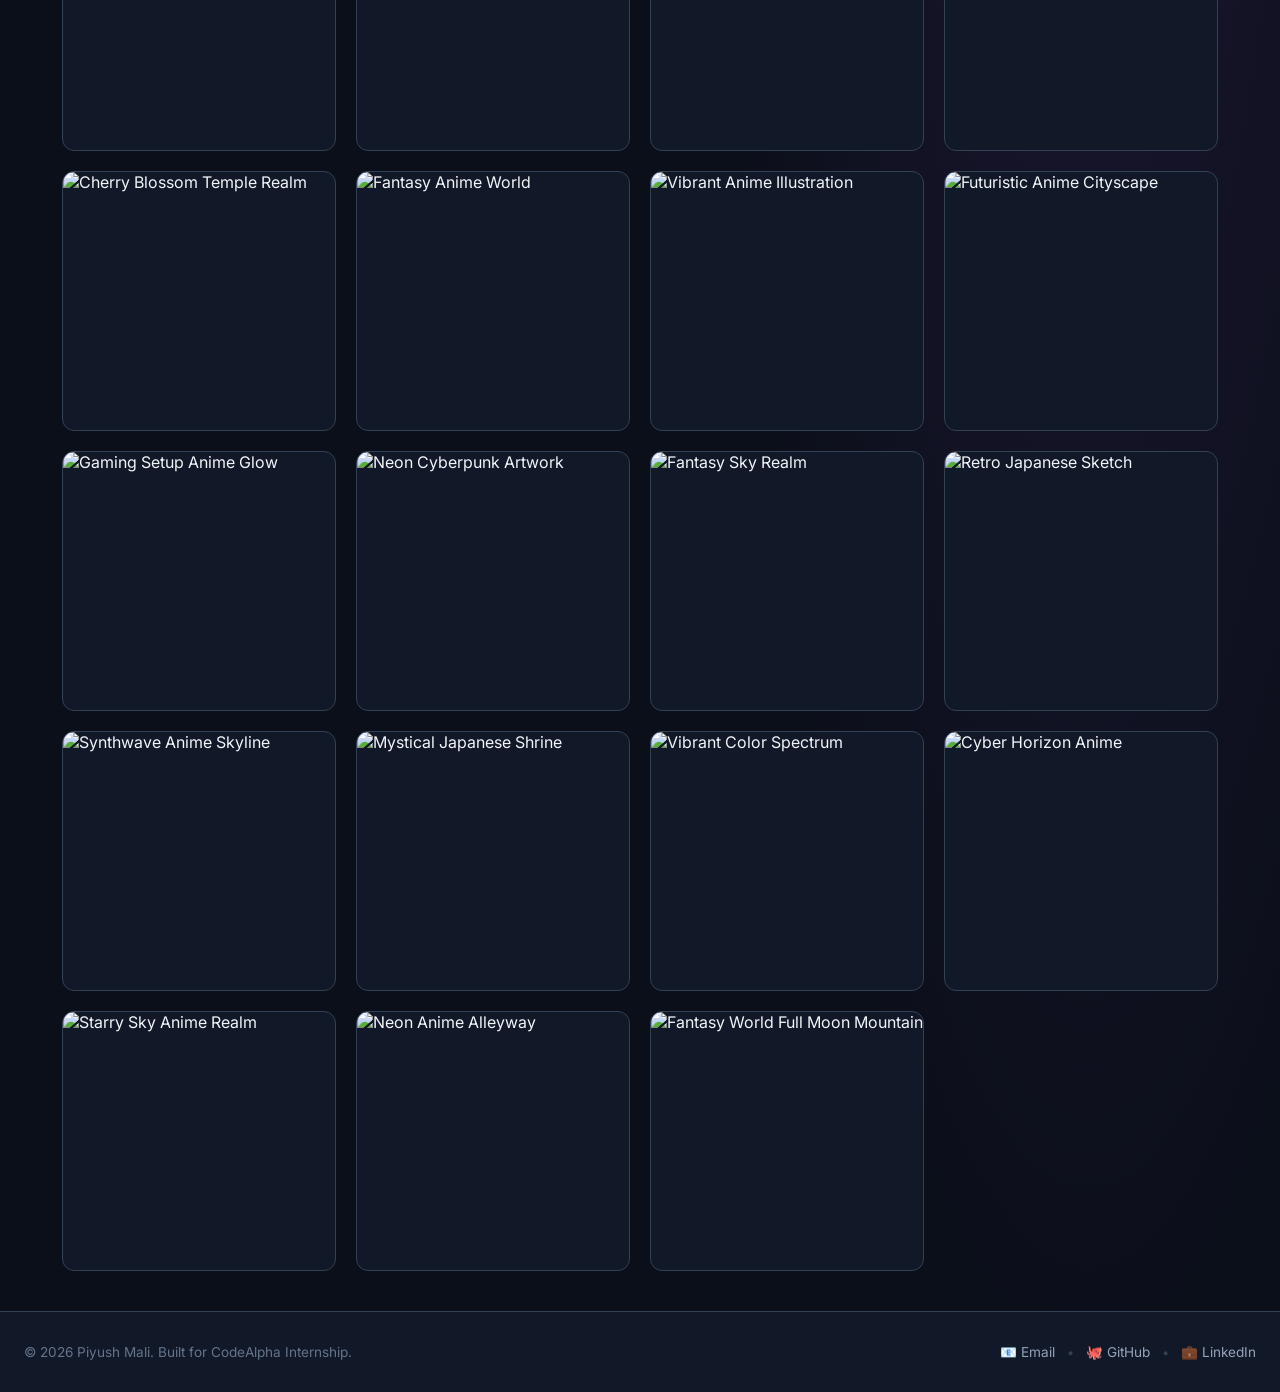
==== commit 93cd3c3b: "Fix HTML formatting and update version parameters" ====
--- a/index.html
+++ b/index.html
@@ -7,7 +7,7 @@
     <!-- Google Fonts: Inter font -->
     <link href="https://fonts.googleapis.com/css2?family=Inter:wght@300;400;500;600;700&display=swap" rel="stylesheet">
     <!-- Version query parameter updated to force browser to reload latest CSS -->
-    <link rel="stylesheet" href="style.css?v=11.0">
+    <link rel="stylesheet" href="style.css?v=14.0">
 </head>
 <body class="dark-theme">
 
@@ -18,7 +18,7 @@
                 <span class="logo-box">PM</span>
                 <div class="brand-text">
                     <span class="brand-title">Piyush Mali</span>
-                    <span class="brand-subtitle"><span class="status-dot"></span> CodeAlfa Task 1</span>
+                    <span class="brand-subtitle"><span class="status-dot"></span> CodeAlpha Task 1</span>
                 </div>
             </div>
             
@@ -45,7 +45,7 @@
         <!-- Hero Header -->
         <header class="hero-header">
             <div class="hero-top-badge">
-                <span class="badge-sparkle">✨</span> CodeAlfa Internship Task 1 Showcase
+                <span class="badge-sparkle">✨</span> CodeAlpha Internship Task 1 Showcase
             </div>
             
             <h1 class="page-title">Curated Photo Gallery</h1>
@@ -134,7 +134,10 @@
                 <span class="lightbox-title-mobile" id="lightboxCaptionMobile">Title</span>
             </div>
             <div class="mobile-toolbar-right">
-                <button id="downloadHdBtnMobile" class="download-btn mobile-dl" aria-label="Download HD">⬇ HD</button>
+                <div class="mobile-dl-group">
+                    <button id="downloadHdBtnMobile" class="download-btn mobile-dl" aria-label="Download HD">⬇ HD</button>
+                    <button id="downloadUhdBtnMobile" class="download-btn mobile-dl mobile-dl-uhd" aria-label="Download UHD">⬇ UHD</button>
+                </div>
                 <span class="close-btn mobile-close" id="closeBtnMobile">&times;</span>
             </div>
         </div>
@@ -158,7 +161,7 @@
     <!-- Minimalist Footer with Email, GitHub, and LinkedIn -->
     <footer class="site-footer">
         <div class="footer-container">
-            <p class="copyright">&copy; 2026 Piyush Mali. Built for CodeAlfa Internship.</p>
+            <p class="copyright">&copy; 2026 Piyush Mali. Built for CodeAlpha Internship.</p>
             <div class="social-links">
                 <a href="mailto:piyushmali00001@gmail.com" class="footer-link">📧 Email</a>
                 <span class="divider">•</span>
@@ -218,6 +221,6 @@
     <div class="auth-toast" id="authToast"></div>
 
     <!-- Version query parameter updated to force browser to reload latest script -->
-    <script src="script.js?v=12.0"></script>
+    <script src="script.js?v=13.0"></script>
 </body>
 </html>
--- a/style.css
+++ b/style.css
@@ -809,112 +809,127 @@
 /* ========== MOBILE (max-width: 768px) ========== */
 @media (max-width: 768px) {
 
-    /* --- SAFE AREA (notch phones) --- */
+    /* --- THEME-MATCHED BACKGROUND (soft, no banding on small screens) --- */
+    :root {
+        --ambient-glow-1: rgba(99, 102, 241, 0.07);
+        --ambient-glow-2: rgba(168, 85, 247, 0.05);
+        --ambient-glow-3: rgba(56, 189, 248, 0.04);
+    }
+    body.light-theme {
+        --ambient-glow-1: rgba(99, 102, 241, 0.05);
+        --ambient-glow-2: rgba(168, 85, 247, 0.04);
+        --ambient-glow-3: rgba(56, 189, 248, 0.03);
+    }
+
+    /* --- NAVBAR MOBILE (bigger + SAFE AREA) --- */
     .nav-container {
-        padding: calc(0.6rem + env(safe-area-inset-top, 0px)) 0.9rem 0.6rem 0.9rem;
+        padding: calc(0.65rem + env(safe-area-inset-top, 0px)) 1rem 0.65rem 1rem;
         gap: 6px;
     }
-    .brand { gap: 8px; }
+    .brand { gap: 10px; }
+    .brand-title { font-size: 1.05rem; font-weight: 600; }
     .brand-subtitle { display: none; }
-    .brand-title { font-size: 0.85rem; font-weight: 600; }
-    .logo-box { padding: 4px 8px; font-size: 0.75rem; }
-    .nav-actions { gap: 5px; }
+    .logo-box { padding: 6px 10px; font-size: 0.9rem; }
+    .nav-actions { gap: 6px; }
     .auth-btn {
-        padding: 5px 10px;
-        font-size: 0.76rem;
-        border-radius: 16px;
+        padding: 9px 16px;
+        font-size: 0.95rem;
+        border-radius: 20px;
+        gap: 6px;
     }
     .theme-toggle-btn {
-        padding: 5px 10px;
-        font-size: 0.76rem;
-        border-radius: 16px;
+        padding: 9px 13px;
+        font-size: 0.95rem;
+        border-radius: 20px;
+        gap: 6px;
     }
     #themeText { display: none; }
 
     /* --- MAIN CONTAINER --- */
     .main-container {
-        padding: 1.2rem 0.9rem;
-    }
-
-    /* --- HERO HEADER --- */
-    .hero-header { margin-bottom: 1.2rem; }
+        padding: 1.4rem 1rem;
+    }
+
+    /* --- HERO HEADER (bigger text) --- */
+    .hero-header { margin-bottom: 1.4rem; }
     .hero-top-badge {
-        font-size: 0.7rem;
-        padding: 3px 10px;
-        margin-bottom: 0.6rem;
+        font-size: 0.88rem;
+        padding: 6px 14px;
+        margin-bottom: 0.8rem;
+        gap: 7px;
     }
     .page-title {
-        font-size: 1.35rem;
-        line-height: 1.25;
-        margin-bottom: 0.4rem;
+        font-size: 1.9rem;
+        line-height: 1.2;
+        margin-bottom: 0.55rem;
     }
     .page-desc {
-        font-size: 0.82rem;
-        line-height: 1.5;
-        margin-bottom: 1rem;
+        font-size: 1rem;
+        line-height: 1.6;
+        margin-bottom: 1.2rem;
         max-width: 100%;
     }
 
-    /* --- STATS ROW --- */
+    /* --- STATS ROW (bigger) --- */
     .stats-row {
-        gap: 8px;
-        padding: 8px 12px;
+        gap: 12px;
+        padding: 13px 14px;
         width: 100%;
         justify-content: center;
         border-radius: var(--radius-sm);
-        margin-bottom: 1.2rem;
+        margin-bottom: 1.3rem;
     }
     .stat-divider { display: none; }
-    .stat-item { gap: 3px; }
-    .stat-number { font-size: 0.85rem; }
-    .stat-text { font-size: 0.72rem; }
-
-    /* --- SEARCH BOX --- */
+    .stat-item { gap: 6px; }
+    .stat-number { font-size: 1.15rem; }
+    .stat-text { font-size: 0.9rem; }
+
+    /* --- SEARCH BOX (bigger + full width) --- */
     .search-box-wrapper { max-width: 100%; width: 100%; }
-    .search-input-box { padding: 0 12px; border-radius: var(--radius-sm); }
+    .search-input-box { padding: 0 14px; border-radius: 12px; }
+    .search-icon { font-size: 1.15rem; margin-right: 10px; }
     #searchInput {
-        padding: 10px 0;
-        font-size: 0.85rem;
-    }
-    .search-icon { font-size: 0.9rem; margin-right: 8px; }
-
-    /* --- FILTER TABS (Horizontal Scroll) --- */
-    .filter-wrapper { margin-bottom: 1.2rem; }
+        padding: 14px 0;
+        font-size: 1rem;
+    }
+
+    /* --- FILTER TABS (bigger pills, horizontal scroll) --- */
+    .filter-wrapper { margin-bottom: 1.3rem; }
     .filter-tabs {
         display: flex;
         flex-wrap: nowrap;
         overflow-x: auto;
         -webkit-overflow-scrolling: touch;
         scrollbar-width: none;
-        padding: 3px;
-        gap: 3px;
+        padding: 4px;
+        gap: 6px;
         width: 100%;
-        border-radius: var(--radius-sm);
+        border-radius: 12px;
     }
     .filter-tabs::-webkit-scrollbar { display: none; }
     .tab-btn {
-        padding: 6px 11px;
-        font-size: 0.78rem;
+        padding: 10px 16px;
+        font-size: 0.98rem;
         white-space: nowrap;
         flex-shrink: 0;
-        border-radius: 6px;
+        border-radius: 9px;
+        gap: 7px;
     }
     .tab-btn .badge { display: none; }
 
-    /* --- GALLERY GRID --- */
-    .masonry-grid {
-        grid-template-columns: repeat(2, 1fr);
-        gap: 0.6rem;
-    }
+    /* --- GALLERY GRID (ONE image per row, big) --- */
+    .masonry-grid,
     .masonry-grid.three-col {
-        grid-template-columns: repeat(2, 1fr);
-    }
-
-    /* --- GALLERY CARDS (aspect-ratio + always visible overlay) --- */
+        grid-template-columns: 1fr;
+        gap: 0.85rem;
+    }
+
+    /* --- GALLERY CARDS (big, always-visible overlay) --- */
     .gallery-card {
         height: auto;
-        aspect-ratio: 3 / 4;
-        border-radius: 10px;
+        aspect-ratio: 16 / 10;
+        border-radius: 12px;
+        border: 1.5px solid var(--border-color);
     }
     .gallery-card img {
         object-fit: cover;
@@ -922,27 +937,27 @@
     .card-overlay {
         opacity: 1;
         transform: translateY(0);
-        padding: 0.7rem;
+        padding: 1rem 1.1rem;
         background: linear-gradient(
             to top,
-            rgba(0, 0, 0, 0.85) 0%,
-            rgba(0, 0, 0, 0.25) 50%,
+            rgba(0, 0, 0, 0.9) 0%,
+            rgba(0, 0, 0, 0.3) 55%,
             transparent 100%
         );
     }
     .card-tag {
-        font-size: 0.6rem;
-        margin-bottom: 2px;
+        font-size: 0.78rem;
+        margin-bottom: 4px;
     }
     .card-title {
-        font-size: 0.78rem;
-        line-height: 1.2;
-    }
-
-    /* --- LIGHTBOX (Desktop toolbar hidden, Mobile toolbar shown) --- */
+        font-size: 1.15rem;
+        line-height: 1.25;
+    }
+
+    /* --- LIGHTBOX (theme-matched background) --- */
     .lightbox {
         padding: 0;
-        background: rgba(0, 0, 0, 0.96);
+        background: var(--bg-main);
         justify-content: flex-start;
     }
     .desktop-toolbar { display: none !important; }
@@ -950,18 +965,18 @@
         display: flex;
         align-items: center;
         justify-content: space-between;
-        padding: calc(0.6rem + env(safe-area-inset-top, 0px)) 0.8rem 0.6rem 0.8rem;
+        padding: calc(0.75rem + env(safe-area-inset-top, 0px)) 0.9rem 0.75rem 0.9rem;
         background: var(--bg-surface);
-        border-bottom: 1px solid var(--border-color);
+        border-bottom: 1.5px solid var(--border-color);
         width: 100%;
         position: relative;
         z-index: 1010;
-        gap: 6px;
+        gap: 8px;
     }
     .mobile-back {
-        padding: 6px 10px;
-        font-size: 0.9rem;
-        gap: 2px;
+        padding: 8px 12px;
+        font-size: 0.95rem;
+        gap: 3px;
         flex-shrink: 0;
     }
     .mobile-toolbar-center {
@@ -972,12 +987,12 @@
     }
     .mobile-toolbar-center .lightbox-category {
         display: block;
-        font-size: 0.6rem;
-        margin-bottom: 1px;
+        font-size: 0.68rem;
+        margin-bottom: 2px;
     }
     .lightbox-title-mobile {
         display: block;
-        font-size: 0.78rem;
+        font-size: 0.95rem;
         font-weight: 600;
         color: var(--text-primary);
         white-space: nowrap;
@@ -987,21 +1002,31 @@
     .mobile-toolbar-right {
         display: flex;
         align-items: center;
-        gap: 5px;
+        gap: 6px;
         flex-shrink: 0;
     }
+    .mobile-dl-group {
+        display: flex;
+        align-items: center;
+        gap: 4px;
+    }
     .mobile-dl {
-        padding: 5px 10px;
-        font-size: 0.72rem;
-        border-radius: 14px;
+        padding: 8px 12px;
+        font-size: 0.8rem;
+        border-radius: 16px;
+        gap: 4px;
+    }
+    .mobile-dl-uhd {
+        background: linear-gradient(135deg, #a855f7, #6366f1);
+        box-shadow: 0 0 12px rgba(168, 85, 247, 0.4);
     }
     .mobile-close {
-        font-size: 1.4rem;
+        font-size: 1.7rem;
         padding: 0 4px;
         line-height: 1;
     }
 
-    /* --- LIGHTBOX DIALOG & IMAGE --- */
+    /* --- LIGHTBOX DIALOG & IMAGE (photo fills the screen) --- */
     .lightbox-dialog {
         max-width: 100vw;
         width: 100%;
@@ -1015,31 +1040,34 @@
     }
     .lightbox-media {
         flex: 1;
+        min-height: 72vh;
         max-height: none;
-        background: #000;
-        display: flex;
-        justify-content: center;
-        align-items: center;
-        min-height: 0;
+        background: var(--bg-main);
+        display: grid;
+        place-items: center;
+        min-width: 100%;
+        overflow: hidden;
     }
     .lightbox-media img {
+        width: 100%;
+        height: 100%;
         max-width: 100vw;
         max-height: 100%;
-        width: 100%;
-        height: 100%;
+        min-width: 100%;
         object-fit: contain;
+        object-position: center;
         cursor: zoom-in;
     }
     .fullscreen-hint { display: none; }
     .lightbox-info { display: none; }
 
-    /* --- NAV ARROWS --- */
+    /* --- NAV ARROWS (bigger touch targets) --- */
     .nav-btn {
-        width: 38px;
-        height: 38px;
-        font-size: 1rem;
-        background: rgba(0, 0, 0, 0.6);
-        border: 1px solid rgba(255, 255, 255, 0.2);
+        width: 44px;
+        height: 44px;
+        font-size: 1.15rem;
+        background: rgba(0, 0, 0, 0.55);
+        border: 1.5px solid var(--border-color);
         color: #fff;
         backdrop-filter: blur(8px);
     }
@@ -1047,106 +1075,110 @@
         background: rgba(56, 189, 248, 0.3);
         border-color: var(--accent-color);
     }
-    .prev-btn { left: 6px; }
-    .next-btn { right: 6px; }
-
-    /* --- FOOTER --- */
-    .site-footer { padding: 1.2rem 0.9rem; }
+    .prev-btn { left: 10px; }
+    .next-btn { right: 10px; }
+
+    /* --- FOOTER (bigger + safe area) --- */
+    .site-footer {
+        padding: 1.4rem 1rem calc(1.4rem + env(safe-area-inset-bottom, 0px)) 1rem;
+    }
     .footer-container {
         flex-direction: column;
         text-align: center;
-        gap: 6px;
-    }
-    .copyright { font-size: 0.75rem; }
-    .social-links { gap: 8px; }
-    .footer-link { font-size: 0.75rem; }
+        gap: 8px;
+    }
+    .copyright { font-size: 0.95rem; }
+    .social-links { gap: 12px; }
+    .footer-link { font-size: 0.95rem; }
     .divider { display: none; }
 
-    /* --- BACK TO TOP --- */
+    /* --- BACK TO TOP (larger + safe area) --- */
     .back-to-top {
-        bottom: 3.5rem;
-        right: 0.8rem;
-        width: 40px;
-        height: 40px;
-        font-size: 1rem;
-    }
-
-    /* --- AUTH MODAL --- */
+        bottom: calc(3.5rem + env(safe-area-inset-bottom, 0px));
+        right: 1rem;
+        width: 46px;
+        height: 46px;
+        font-size: 1.1rem;
+    }
+
+    /* --- AUTH MODAL (bigger) --- */
     .auth-modal { max-width: 92vw; border-radius: var(--radius-md); }
-    .auth-modal-header { padding: 1rem 1.2rem 0; }
-    .auth-modal-title { font-size: 1.05rem; }
-    .auth-close-btn { font-size: 1.4rem; }
-    .auth-form-body { padding: 1rem 1.2rem 1.4rem; }
-    .form-group { gap: 4px; }
-    .form-label { font-size: 0.78rem; }
-    .form-input { padding: 9px 12px; font-size: 0.85rem; border-radius: 8px; }
-    .auth-submit-btn { padding: 10px; font-size: 0.88rem; border-radius: 8px; }
-
-    /* --- TOAST --- */
+    .auth-modal-header { padding: 1.2rem 1.4rem 0; }
+    .auth-modal-title { font-size: 1.2rem; }
+    .auth-close-btn { font-size: 1.6rem; }
+    .auth-form-body { padding: 1.3rem 1.4rem 1.6rem; }
+    .form-group { gap: 5px; }
+    .form-label { font-size: 0.85rem; }
+    .form-input { padding: 12px 14px; font-size: 0.95rem; border-radius: 8px; }
+    .auth-submit-btn { padding: 14px; font-size: 0.98rem; border-radius: 8px; }
+
+    /* --- TOAST (bigger) --- */
     .auth-toast {
-        bottom: 1rem;
-        right: 0.8rem;
-        left: 0.8rem;
+        bottom: calc(1rem + env(safe-area-inset-bottom, 0px));
+        right: 1rem;
+        left: 1rem;
         text-align: center;
-        font-size: 0.8rem;
-        padding: 10px 14px;
-        border-radius: 10px;
+        font-size: 0.9rem;
+        padding: 14px 18px;
+        border-radius: 12px;
     }
 }
 
 /* ========== SMALL MOBILE (max-width: 480px) ========== */
 @media (max-width: 480px) {
-    .nav-container { padding: calc(0.5rem + env(safe-area-inset-top, 0px)) 0.7rem 0.5rem 0.7rem; }
-    .brand { gap: 6px; }
-    .brand-title { font-size: 0.8rem; }
-    .logo-box { padding: 3px 6px; font-size: 0.7rem; }
-    .auth-btn { padding: 4px 8px; font-size: 0.7rem; }
-    .theme-toggle-btn { padding: 4px 8px; font-size: 0.7rem; }
-
-    .main-container { padding: 0.9rem 0.7rem; }
-    .page-title { font-size: 1.2rem; }
-    .page-desc { font-size: 0.78rem; margin-bottom: 0.8rem; }
-
-    .stats-row { padding: 6px 8px; gap: 6px; }
-    .stat-number { font-size: 0.78rem; }
-    .stat-text { font-size: 0.65rem; }
-
-    .search-input-box { padding: 0 10px; }
-    #searchInput { padding: 9px 0; font-size: 0.82rem; }
-
-    .tab-btn { padding: 5px 9px; font-size: 0.73rem; }
-
-    .masonry-grid { gap: 0.45rem; }
-    .gallery-card { border-radius: 8px; }
-    .card-overlay { padding: 0.55rem; }
-    .card-tag { font-size: 0.55rem; }
-    .card-title { font-size: 0.72rem; }
-
-    .mobile-toolbar { padding: calc(0.5rem + env(safe-area-inset-top, 0px)) 0.6rem 0.5rem 0.6rem; }
-    .mobile-back { padding: 5px 8px; font-size: 0.85rem; }
-    .mobile-dl { padding: 4px 8px; font-size: 0.68rem; }
-    .mobile-close { font-size: 1.3rem; }
-    .lightbox-title-mobile { font-size: 0.73rem; }
-    .mobile-toolbar-center .lightbox-category { font-size: 0.55rem; }
-
-    .nav-btn { width: 34px; height: 34px; font-size: 0.85rem; }
-    .prev-btn { left: 4px; }
-    .next-btn { right: 4px; }
+    .nav-container { padding: calc(0.6rem + env(safe-area-inset-top, 0px)) 0.8rem 0.6rem 0.8rem; }
+    .brand { gap: 8px; }
+    .brand-title { font-size: 1rem; }
+    .logo-box { padding: 5px 8px; font-size: 0.82rem; }
+    .auth-btn { padding: 8px 13px; font-size: 0.9rem; }
+    .theme-toggle-btn { padding: 8px 12px; font-size: 0.9rem; }
+
+    .main-container { padding: 1.1rem 0.75rem; }
+    .page-title { font-size: 1.65rem; }
+    .page-desc { font-size: 0.95rem; margin-bottom: 1rem; }
+
+    .stats-row { padding: 11px 10px; gap: 9px; }
+    .stat-number { font-size: 1.05rem; }
+    .stat-text { font-size: 0.84rem; }
+
+    .search-input-box { padding: 0 12px; }
+    .search-icon { font-size: 1.05rem; margin-right: 8px; }
+    #searchInput { padding: 13px 0; font-size: 0.95rem; }
+
+    .tab-btn { padding: 9px 14px; font-size: 0.92rem; }
+
+    .masonry-grid,
+    .masonry-grid.three-col { gap: 0.7rem; }
+    .gallery-card { border-radius: 10px; }
+    .card-overlay { padding: 0.8rem 0.9rem; }
+    .card-tag { font-size: 0.73rem; }
+    .card-title { font-size: 1.02rem; }
+
+    .mobile-toolbar { padding: calc(0.65rem + env(safe-area-inset-top, 0px)) 0.6rem 0.65rem 0.6rem; gap: 6px; }
+    .mobile-back { padding: 7px 10px; font-size: 0.9rem; }
+    .mobile-dl { padding: 7px 10px; font-size: 0.75rem; }
+    .mobile-close { font-size: 1.5rem; }
+    .lightbox-title-mobile { font-size: 0.85rem; }
+    .mobile-toolbar-center .lightbox-category { font-size: 0.62rem; }
+
+    .nav-btn { width: 40px; height: 40px; font-size: 1rem; }
+    .prev-btn { left: 6px; }
+    .next-btn { right: 6px; }
 
     .auth-toast {
-        bottom: 0.7rem;
-        right: 0.5rem;
-        left: 0.5rem;
-        font-size: 0.75rem;
-        padding: 8px 12px;
+        bottom: calc(0.8rem + env(safe-area-inset-bottom, 0px));
+        right: 0.6rem;
+        left: 0.6rem;
+        font-size: 0.84rem;
+        padding: 12px 16px;
     }
 
     .back-to-top {
-        bottom: 3rem;
-        right: 0.6rem;
-        width: 36px;
-        height: 36px;
-        font-size: 0.85rem;
+        bottom: calc(3rem + env(safe-area-inset-bottom, 0px));
+        right: 0.7rem;
+        width: 42px;
+        height: 42px;
+        font-size: 1rem;
     }
 }
 
